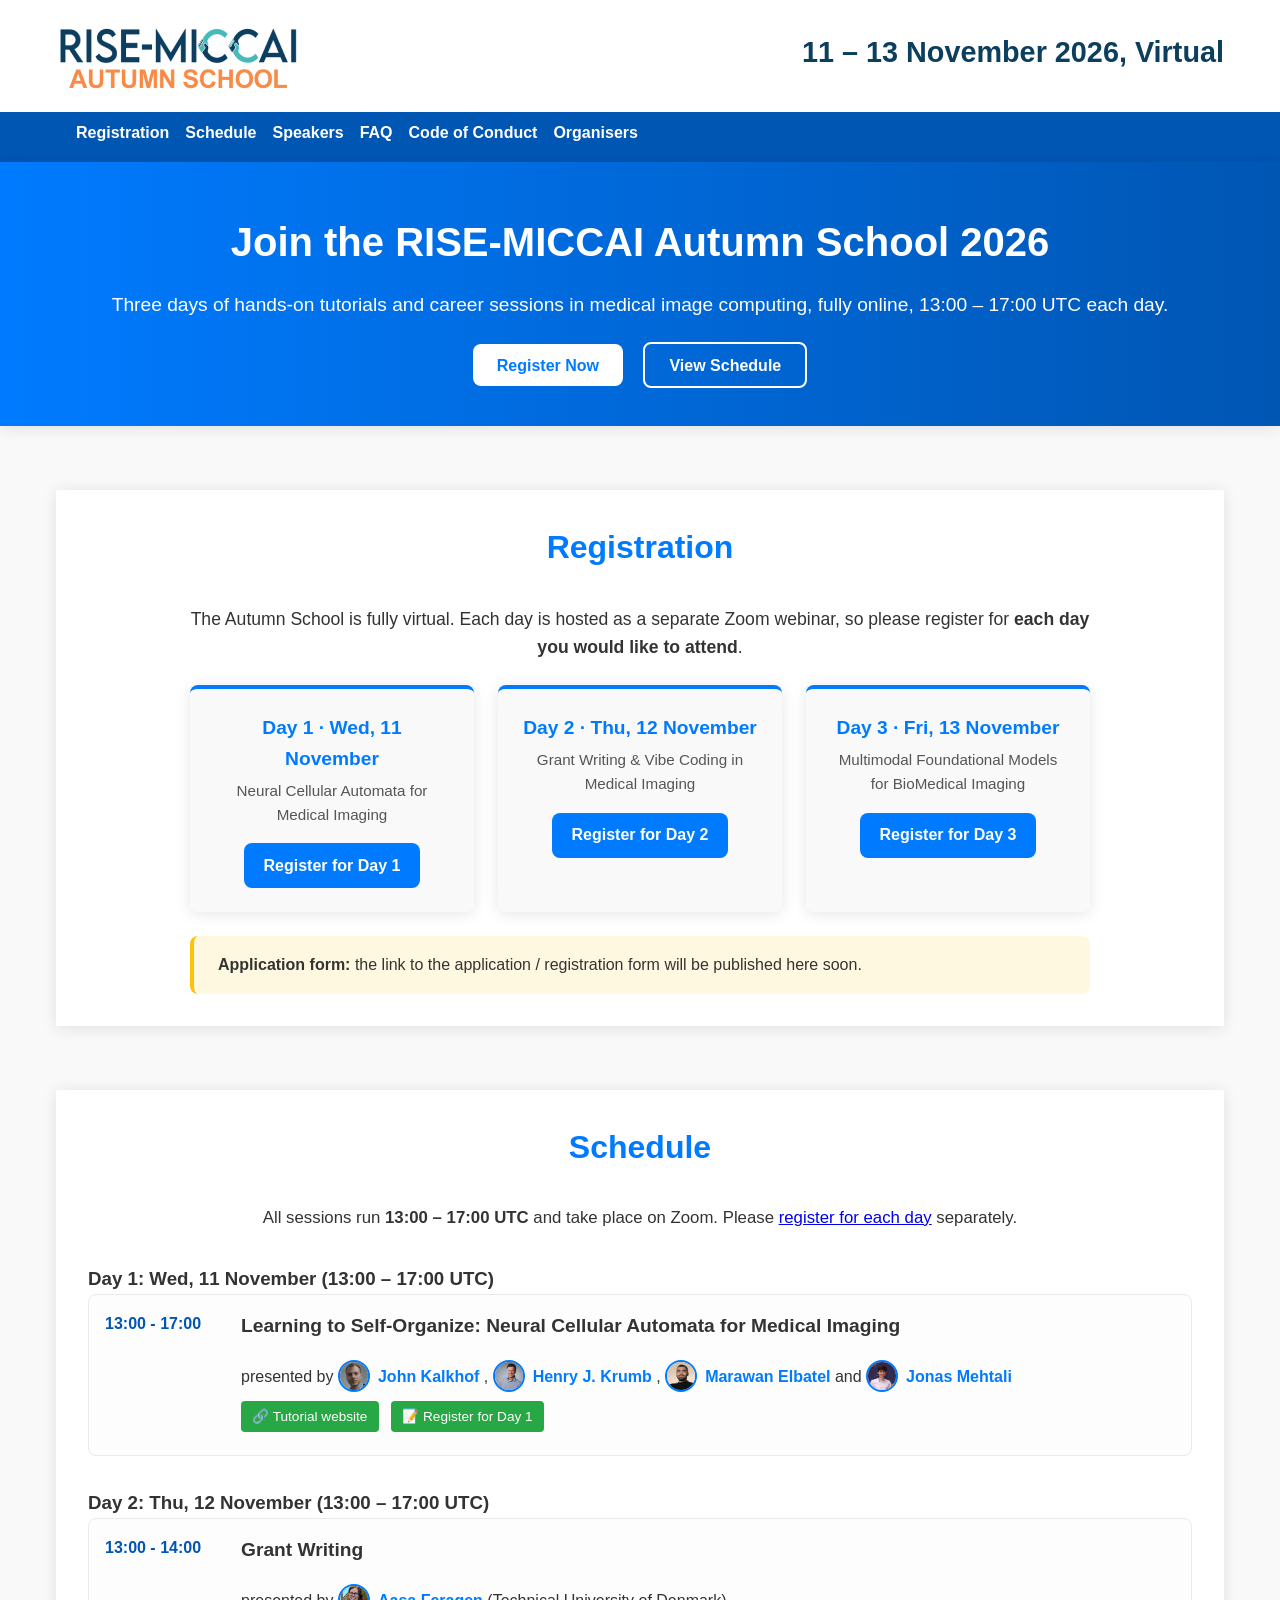
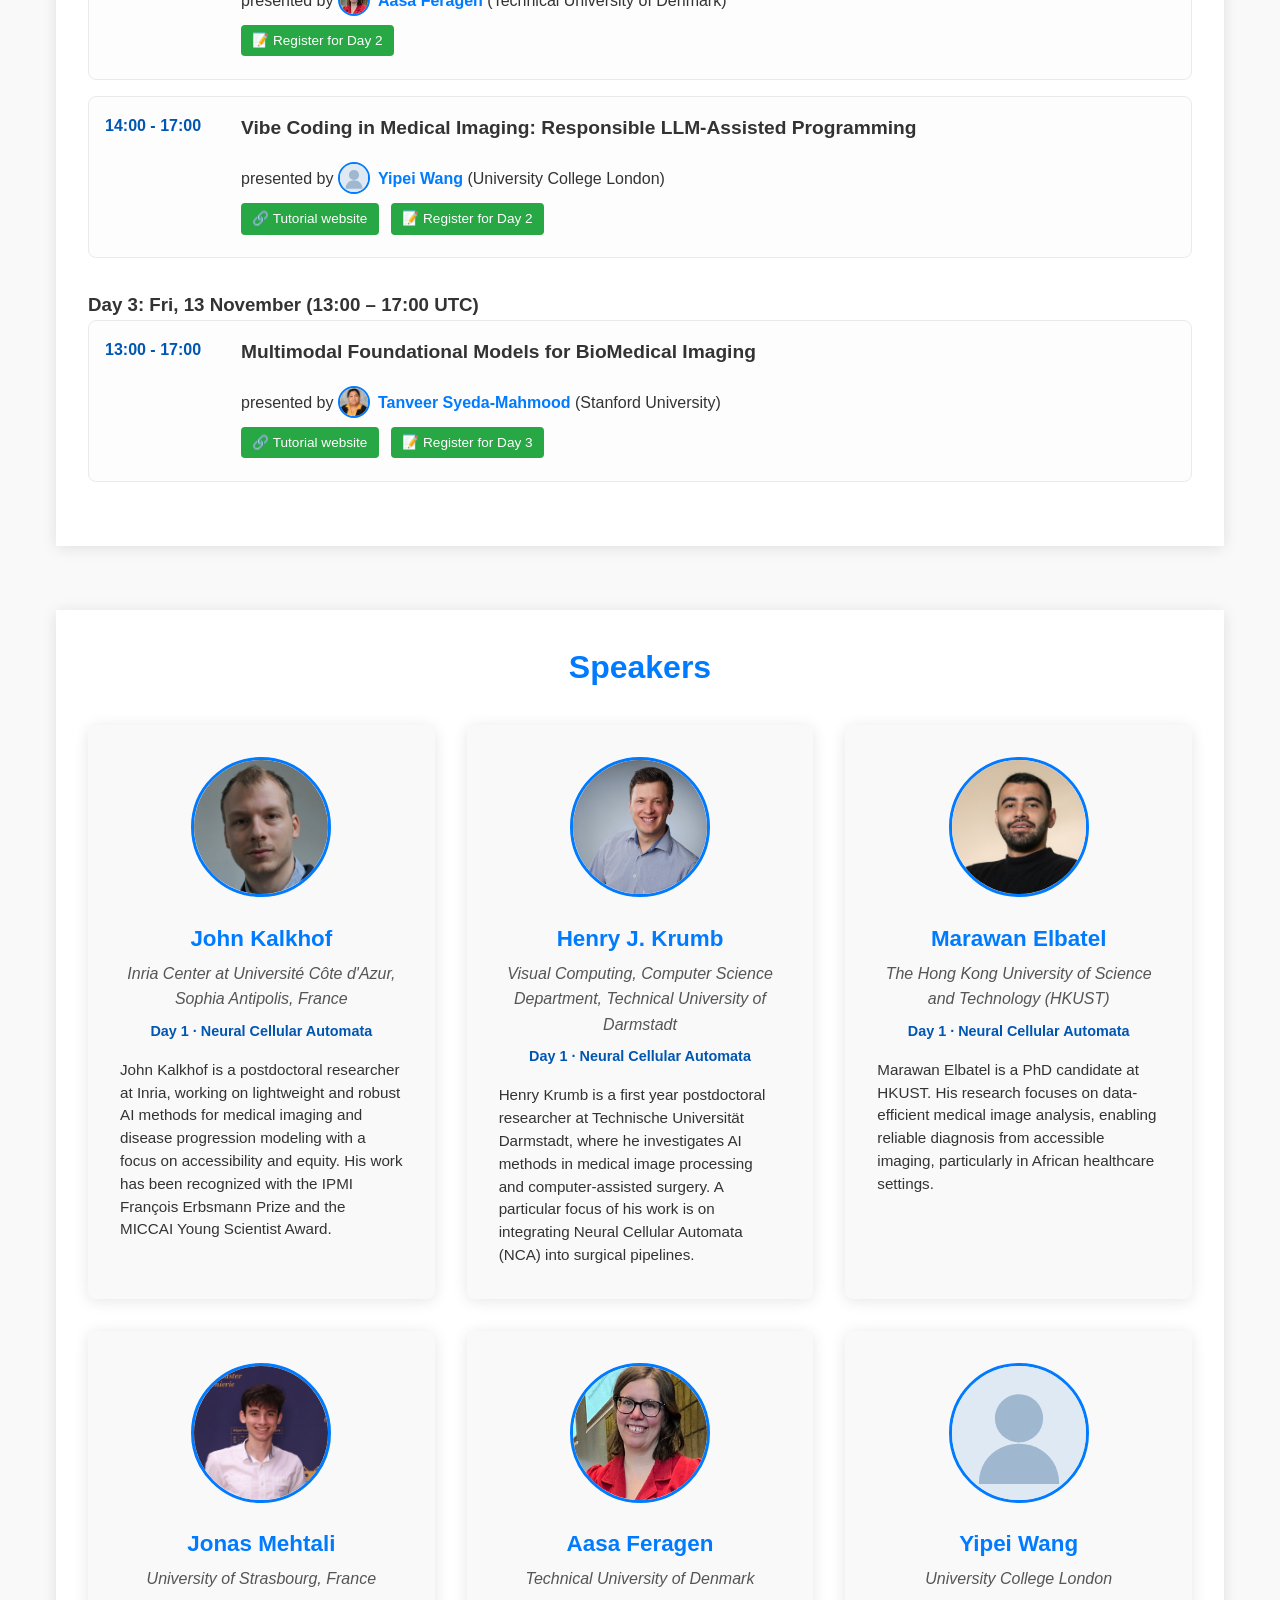
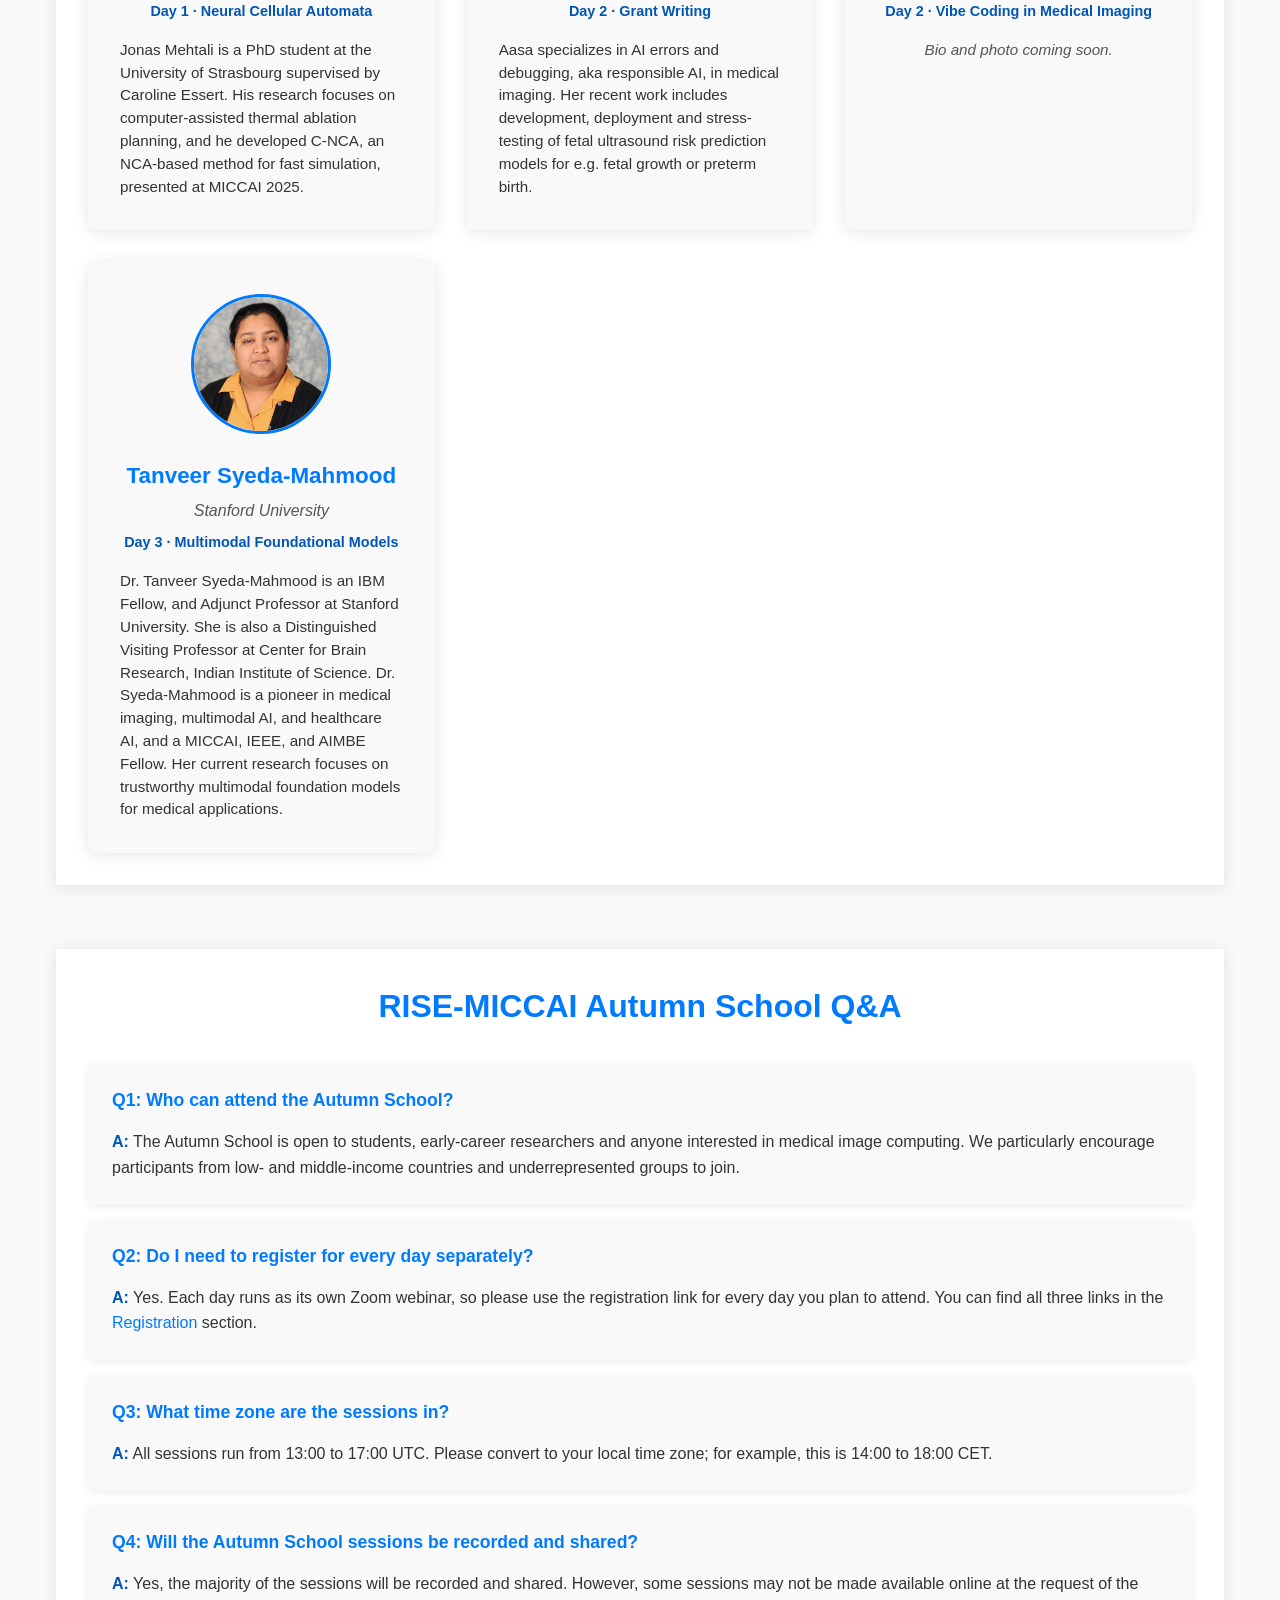
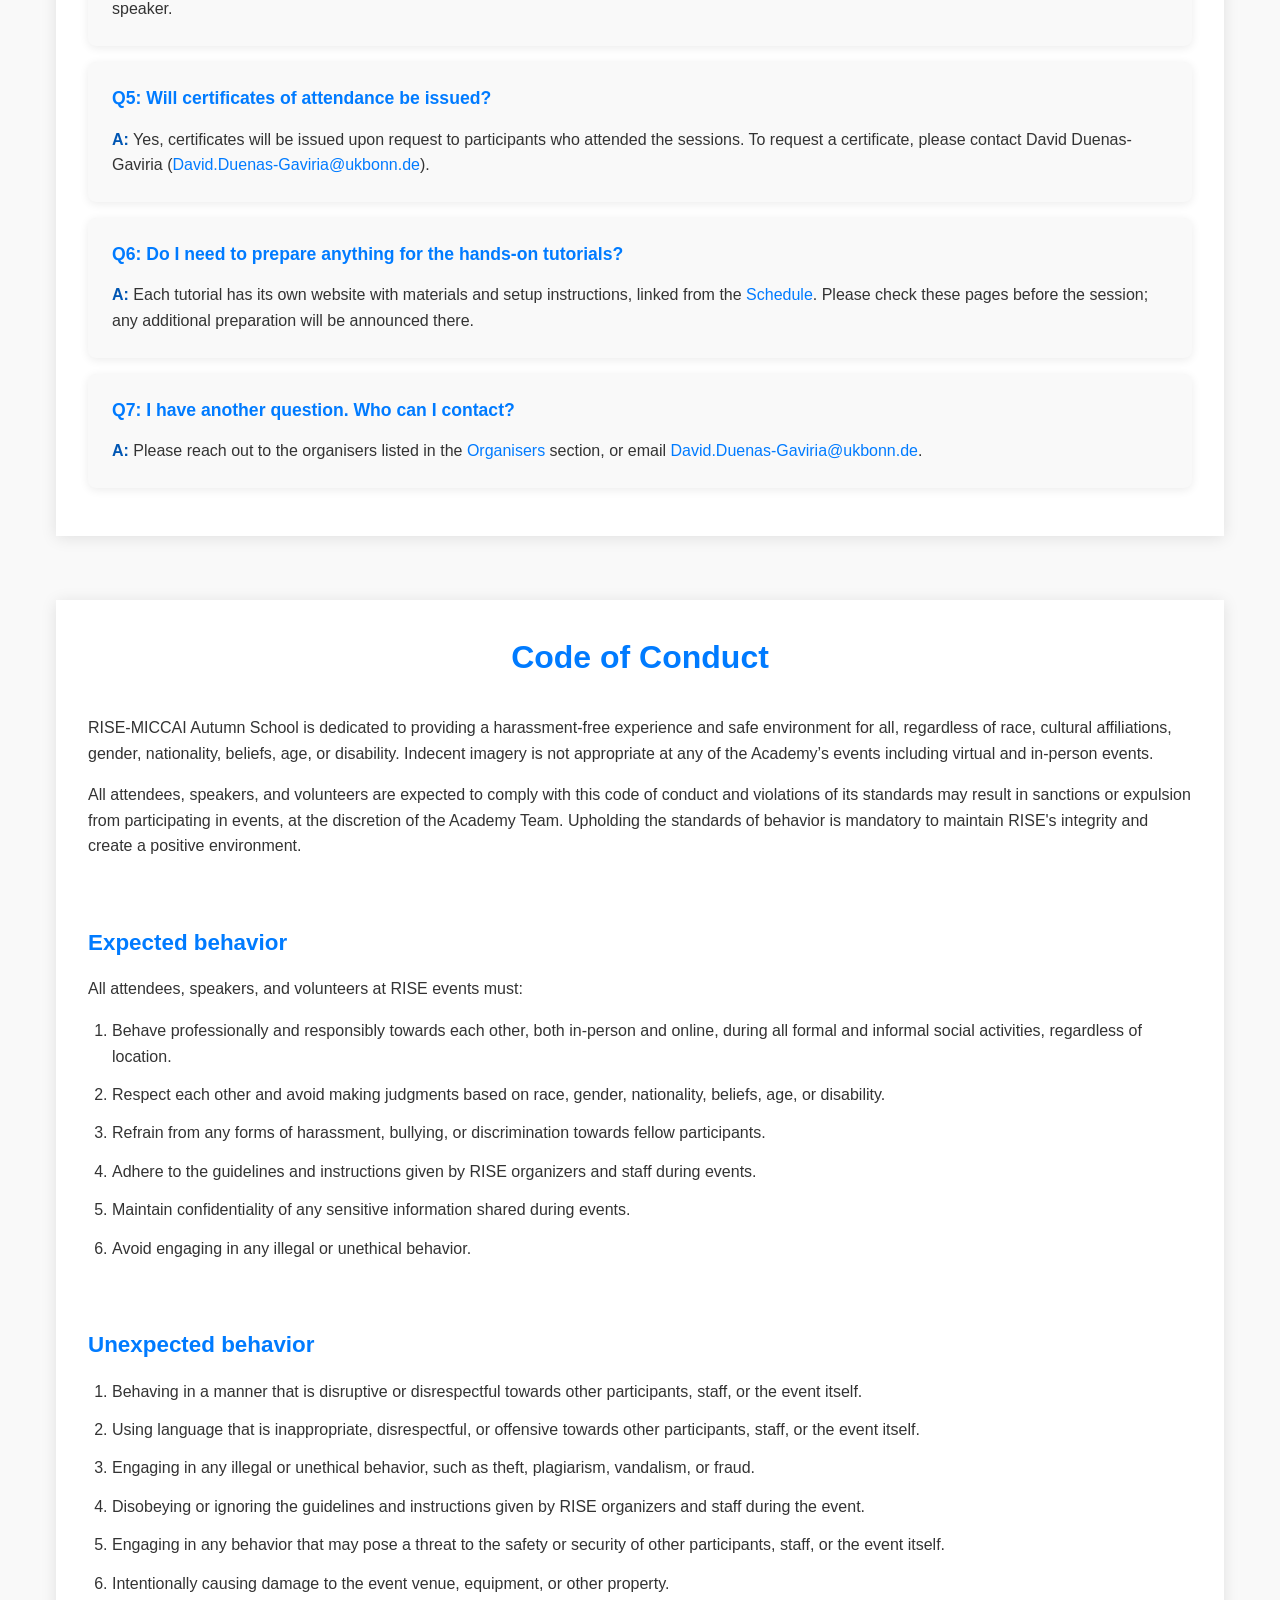
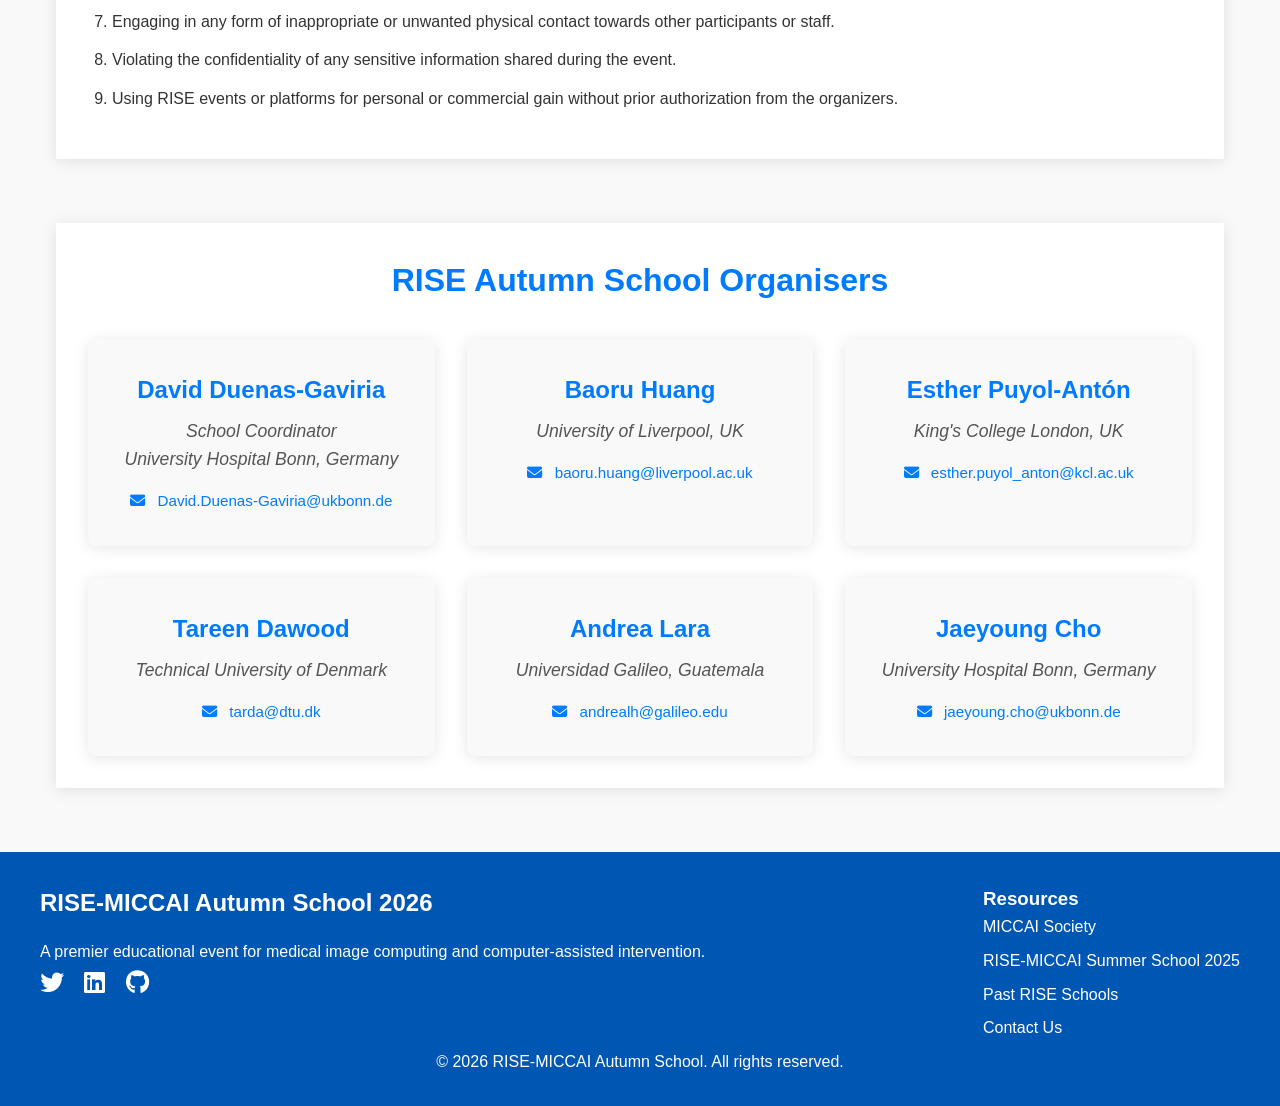
==== index.html @ 732e7cde "Initial RISE-MICCAI Autumn School 2026 website Derived from the Summer School 2025 template: registr" ====
<!DOCTYPE html>
<html lang="en">
  <head>
    <meta charset="UTF-8" />
    <meta name="viewport" content="width=device-width, initial-scale=1.0" />
    <title>RISE-MICCAI Autumn School 2026</title>
    <meta
      name="description"
      content="RISE-MICCAI Autumn School 2026, 11-13 November 2026, virtual (Zoom). Tutorials on Neural Cellular Automata, grant writing, LLM-assisted programming and multimodal foundation models for medical imaging."
    />

    <link
      rel="stylesheet"
      href="https://cdnjs.cloudflare.com/ajax/libs/font-awesome/6.4.0/css/all.min.css"
    />
    <link rel="stylesheet" href="css/main.css" />
  </head>

  <body>
    <header style="background-color: white">
      <div class="container header-content">
        <img
          src="resources/images/logo.png"
          alt="RISE-MICCAI Logo"
          class="logo"
        />
        <div class="header-title">
          <h1 style="text-align: right; color: #0c3e5e">
            11 &ndash; 13 November 2026, Virtual
          </h1>
        </div>
      </div>
    </header>

    <nav>
      <div class="container nav-container">
        <button class="mobile-menu-btn" aria-label="Toggle navigation" aria-expanded="false">
          <i class="fas fa-bars"></i>
        </button>
        <ul class="nav-links">
          <li><a href="#registration">Registration</a></li>
          <li><a href="#program">Schedule</a></li>
          <li><a href="#speakers">Speakers</a></li>
          <li><a href="#faq">FAQ</a></li>
          <li><a href="#code-of-conduct">Code of Conduct</a></li>
          <li><a href="#organisers">Organisers</a></li>
        </ul>
      </div>
    </nav>

    <section class="hero">
      <div class="hero-content">
        <h2>Join the RISE-MICCAI Autumn School 2026</h2>
        <p>
          Three days of hands-on tutorials and career sessions in medical image
          computing, fully online, 13:00 &ndash; 17:00 UTC each day.
        </p>
        <div>
          <a href="#registration" class="btn btn-primary">Register Now</a>
          <a href="#program" class="btn btn-secondary" style="margin-left: 1rem;">View Schedule</a>
        </div>
      </div>
    </section>

    <main class="container">
      <section id="registration">
        <div class="section-header">
          <h2>Registration</h2>
        </div>
        <div class="registration-content">
          <p class="registration-intro">
            The Autumn School is fully virtual. Each day is hosted as a
            separate Zoom webinar, so please register for
            <strong>each day you would like to attend</strong>.
          </p>
          <div class="registration-days">
            <div class="registration-day">
              <h3>Day 1 &middot; Wed, 11 November</h3>
              <p class="registration-topic">
                Neural Cellular Automata for Medical Imaging
              </p>
              <a
                href="https://us02web.zoom.us/webinar/register/WN_VqjAJplfRJyN5uPvb_w_Jw"
                target="_blank"
                rel="noopener"
                class="btn"
                >Register for Day 1</a
              >
            </div>
            <div class="registration-day">
              <h3>Day 2 &middot; Thu, 12 November</h3>
              <p class="registration-topic">
                Grant Writing &amp; Vibe Coding in Medical Imaging
              </p>
              <a
                href="https://us02web.zoom.us/webinar/register/WN_UeFij5LqTZ-xCxy6daY0oA"
                target="_blank"
                rel="noopener"
                class="btn"
                >Register for Day 2</a
              >
            </div>
            <div class="registration-day">
              <h3>Day 3 &middot; Fri, 13 November</h3>
              <p class="registration-topic">
                Multimodal Foundational Models for BioMedical Imaging
              </p>
              <a
                href="https://us02web.zoom.us/webinar/register/WN_PUZ5YMSBSzSJblrqKTRkIg"
                target="_blank"
                rel="noopener"
                class="btn"
                >Register for Day 3</a
              >
            </div>
          </div>
          <!-- TODO: replace with the application/registration form link once available -->
          <div class="registration-note">
            <p>
              <strong>Application form:</strong> the link to the application /
              registration form will be published here soon.
            </p>
          </div>
        </div>
      </section>

      <section id="program"></section>

      <section id="speakers">
        <div class="section-header">
          <h2>Speakers</h2>
        </div>
        <div class="speakers-content">
          <div class="speaker-card">
            <img src="resources/speakers/John.jpg" alt="John Kalkhof" class="speaker-photo" />
            <h3>John Kalkhof</h3>
            <p class="speaker-affiliation">
              Inria Center at Universit&eacute; C&ocirc;te d'Azur, Sophia Antipolis, France
            </p>
            <p class="speaker-session">Day 1 &middot; Neural Cellular Automata</p>
            <p class="speaker-bio">
              John Kalkhof is a postdoctoral researcher at Inria, working on
              lightweight and robust AI methods for medical imaging and disease
              progression modeling with a focus on accessibility and equity. His
              work has been recognized with the IPMI Fran&ccedil;ois Erbsmann Prize
              and the MICCAI Young Scientist Award.
            </p>
          </div>

          <div class="speaker-card">
            <img src="resources/speakers/Henry.jpg" alt="Henry J. Krumb" class="speaker-photo" />
            <h3>Henry J. Krumb</h3>
            <p class="speaker-affiliation">
              Visual Computing, Computer Science Department, Technical University of Darmstadt
            </p>
            <p class="speaker-session">Day 1 &middot; Neural Cellular Automata</p>
            <p class="speaker-bio">
              Henry Krumb is a first year postdoctoral researcher at Technische
              Universit&auml;t Darmstadt, where he investigates AI methods in
              medical image processing and computer-assisted surgery. A
              particular focus of his work is on integrating Neural Cellular
              Automata (NCA) into surgical pipelines.
            </p>
          </div>

          <div class="speaker-card">
            <img src="resources/speakers/Marawan.jpg" alt="Marawan Elbatel" class="speaker-photo" />
            <h3>Marawan Elbatel</h3>
            <p class="speaker-affiliation">
              The Hong Kong University of Science and Technology (HKUST)
            </p>
            <p class="speaker-session">Day 1 &middot; Neural Cellular Automata</p>
            <p class="speaker-bio">
              Marawan Elbatel is a PhD candidate at HKUST. His research focuses
              on data-efficient medical image analysis, enabling reliable
              diagnosis from accessible imaging, particularly in African
              healthcare settings.
            </p>
          </div>

          <div class="speaker-card">
            <img src="resources/speakers/Jonas.jpg" alt="Jonas Mehtali" class="speaker-photo" />
            <h3>Jonas Mehtali</h3>
            <p class="speaker-affiliation">University of Strasbourg, France</p>
            <p class="speaker-session">Day 1 &middot; Neural Cellular Automata</p>
            <p class="speaker-bio">
              Jonas Mehtali is a PhD student at the University of Strasbourg
              supervised by Caroline Essert. His research focuses on
              computer-assisted thermal ablation planning, and he developed
              C-NCA, an NCA-based method for fast simulation, presented at MICCAI
              2025.
            </p>
          </div>

          <div class="speaker-card">
            <img src="resources/speakers/Aasa.jpg" alt="Aasa Feragen" class="speaker-photo" />
            <h3>Aasa Feragen</h3>
            <p class="speaker-affiliation">Technical University of Denmark</p>
            <p class="speaker-session">Day 2 &middot; Grant Writing</p>
            <p class="speaker-bio">
              Aasa specializes in AI errors and debugging, aka responsible AI,
              in medical imaging. Her recent work includes development,
              deployment and stress-testing of fetal ultrasound risk prediction
              models for e.g. fetal growth or preterm birth.
            </p>
          </div>

          <!-- TODO: add Yipei Wang's photo (resources/speakers/Yipei.jpg) and bio -->
          <div class="speaker-card">
            <img src="resources/speakers/placeholder.svg" alt="Yipei Wang" class="speaker-photo" />
            <h3>Yipei Wang</h3>
            <p class="speaker-affiliation">University College London</p>
            <p class="speaker-session">Day 2 &middot; Vibe Coding in Medical Imaging</p>
            <p class="speaker-bio pending">Bio and photo coming soon.</p>
          </div>

          <div class="speaker-card">
            <img src="resources/speakers/Tanveer.jpg" alt="Tanveer Syeda-Mahmood" class="speaker-photo" />
            <h3>Tanveer Syeda-Mahmood</h3>
            <p class="speaker-affiliation">Stanford University</p>
            <p class="speaker-session">Day 3 &middot; Multimodal Foundational Models</p>
            <p class="speaker-bio">
              Dr. Tanveer Syeda-Mahmood is an IBM Fellow, and Adjunct Professor
              at Stanford University. She is also a Distinguished Visiting
              Professor at Center for Brain Research, Indian Institute of
              Science. Dr. Syeda-Mahmood is a pioneer in medical imaging,
              multimodal AI, and healthcare AI, and a MICCAI, IEEE, and AIMBE
              Fellow. Her current research focuses on trustworthy multimodal
              foundation models for medical applications.
            </p>
          </div>
        </div>
      </section>

      <section id="faq">
        <div class="section-header">
          <h2>RISE-MICCAI Autumn School Q&amp;A</h2>
        </div>
        <div class="faq-content">
          <div class="faq-item">
            <h3>Q1: Who can attend the Autumn School?</h3>
            <p>
              <strong>A:</strong> The Autumn School is open to students,
              early-career researchers and anyone interested in medical image
              computing. We particularly encourage participants from low- and
              middle-income countries and underrepresented groups to join.
            </p>
          </div>

          <div class="faq-item">
            <h3>Q2: Do I need to register for every day separately?</h3>
            <p>
              <strong>A:</strong> Yes. Each day runs as its own Zoom webinar, so
              please use the registration link for every day you plan to attend.
              You can find all three links in the
              <a href="#registration">Registration</a> section.
            </p>
          </div>

          <div class="faq-item">
            <h3>Q3: What time zone are the sessions in?</h3>
            <p>
              <strong>A:</strong> All sessions run from 13:00 to 17:00 UTC. Please
              convert to your local time zone; for example, this is 14:00 to 18:00
              CET.
            </p>
          </div>

          <div class="faq-item">
            <h3>Q4: Will the Autumn School sessions be recorded and shared?</h3>
            <p>
              <strong>A:</strong> Yes, the majority of the sessions will be
              recorded and shared. However, some sessions may not be made
              available online at the request of the speaker.
            </p>
          </div>

          <div class="faq-item">
            <h3>Q5: Will certificates of attendance be issued?</h3>
            <p>
              <strong>A:</strong> Yes, certificates will be issued upon request to
              participants who attended the sessions. To request a certificate,
              please contact David Duenas-Gaviria
              (<a href="mailto:David.Duenas-Gaviria@ukbonn.de">David.Duenas-Gaviria@ukbonn.de</a>).
            </p>
          </div>

          <div class="faq-item">
            <h3>Q6: Do I need to prepare anything for the hands-on tutorials?</h3>
            <p>
              <strong>A:</strong> Each tutorial has its own website with
              materials and setup instructions, linked from the
              <a href="#program">Schedule</a>. Please check these pages before the
              session; any additional preparation will be announced there.
            </p>
          </div>

          <div class="faq-item">
            <h3>Q7: I have another question. Who can I contact?</h3>
            <p>
              <strong>A:</strong> Please reach out to the organisers listed in
              the <a href="#organisers">Organisers</a> section, or email
              <a href="mailto:David.Duenas-Gaviria@ukbonn.de">David.Duenas-Gaviria@ukbonn.de</a>.
            </p>
          </div>
        </div>
      </section>

      <section id="code-of-conduct">
        <div class="section-header">
          <h2>Code of Conduct</h2>
        </div>
        <div class="code-of-conduct-content">
          <p>
            RISE-MICCAI Autumn School is dedicated to providing a
            harassment-free experience and safe environment for all, regardless
            of race, cultural affiliations, gender, nationality, beliefs, age,
            or disability. Indecent imagery is not appropriate at any of the
            Academy’s events including virtual and in-person events.
          </p>
          <p>
            All attendees, speakers, and volunteers are expected to comply with
            this code of conduct and violations of its standards may result in
            sanctions or expulsion from participating in events, at the
            discretion of the Academy Team. Upholding the standards of behavior
            is mandatory to maintain RISE's integrity and create a positive
            environment.
          </p>

          <br />

          <h3>Expected behavior</h3>
          <p>All attendees, speakers, and volunteers at RISE events must:</p>
          <ol>
            <li>
              Behave professionally and responsibly towards each other, both
              in-person and online, during all formal and informal social
              activities, regardless of location.
            </li>
            <li>
              Respect each other and avoid making judgments based on race,
              gender, nationality, beliefs, age, or disability.
            </li>
            <li>
              Refrain from any forms of harassment, bullying, or discrimination
              towards fellow participants.
            </li>
            <li>
              Adhere to the guidelines and instructions given by RISE organizers
              and staff during events.
            </li>
            <li>
              Maintain confidentiality of any sensitive information shared
              during events.
            </li>
            <li>Avoid engaging in any illegal or unethical behavior.</li>
          </ol>

          <br />

          <h3>Unexpected behavior</h3>
          <ol>
            <li>
              Behaving in a manner that is disruptive or disrespectful towards
              other participants, staff, or the event itself.
            </li>
            <li>
              Using language that is inappropriate, disrespectful, or offensive
              towards other participants, staff, or the event itself.
            </li>
            <li>
              Engaging in any illegal or unethical behavior, such as theft,
              plagiarism, vandalism, or fraud.
            </li>
            <li>
              Disobeying or ignoring the guidelines and instructions given by
              RISE organizers and staff during the event.
            </li>
            <li>
              Engaging in any behavior that may pose a threat to the safety or
              security of other participants, staff, or the event itself.
            </li>
            <li>
              Intentionally causing damage to the event venue, equipment, or
              other property.
            </li>
            <li>
              Engaging in any form of inappropriate or unwanted physical contact
              towards other participants or staff.
            </li>
            <li>
              Violating the confidentiality of any sensitive information shared
              during the event.
            </li>
            <li>
              Using RISE events or platforms for personal or commercial gain
              without prior authorization from the organizers.
            </li>
          </ol>
        </div>
      </section>

      <section id="organisers">
        <div class="section-header">
          <h2>RISE Autumn School Organisers</h2>
        </div>
        <div class="organisers-content">
          <div class="organiser-card">
            <h3>David Duenas-Gaviria</h3>
            <p class="affiliation">
              School Coordinator<br />University Hospital Bonn, Germany
            </p>
            <p class="email">
              <i class="fas fa-envelope"></i>
              <a href="mailto:David.Duenas-Gaviria@ukbonn.de"
                >David.Duenas-Gaviria@ukbonn.de</a
              >
            </p>
          </div>
          <div class="organiser-card">
            <h3>Baoru Huang</h3>
            <p class="affiliation">University of Liverpool, UK</p>
            <p class="email">
              <i class="fas fa-envelope"></i>
              <a href="mailto:baoru.huang@liverpool.ac.uk"
                >baoru.huang@liverpool.ac.uk</a
              >
            </p>
          </div>
          <div class="organiser-card">
            <h3>Esther Puyol-Ant&oacute;n</h3>
            <p class="affiliation">King's College London, UK</p>
            <p class="email">
              <i class="fas fa-envelope"></i>
              <a href="mailto:esther.puyol_anton@kcl.ac.uk"
                >esther.puyol_anton@kcl.ac.uk</a
              >
            </p>
          </div>
          <div class="organiser-card">
            <h3>Tareen Dawood</h3>
            <p class="affiliation">Technical University of Denmark</p>
            <p class="email">
              <i class="fas fa-envelope"></i>
              <a href="mailto:tarda@dtu.dk">tarda@dtu.dk</a>
            </p>
          </div>
          <div class="organiser-card">
            <h3>Andrea Lara</h3>
            <p class="affiliation">Universidad Galileo, Guatemala</p>
            <p class="email">
              <i class="fas fa-envelope"></i>
              <a href="mailto:andrealh@galileo.edu">andrealh@galileo.edu</a>
            </p>
          </div>
          <div class="organiser-card">
            <h3>Jaeyoung Cho</h3>
            <p class="affiliation">University Hospital Bonn, Germany</p>
            <p class="email">
              <i class="fas fa-envelope"></i>
              <a href="mailto:jaeyoung.cho@ukbonn.de">jaeyoung.cho@ukbonn.de</a>
            </p>
          </div>
        </div>
      </section>
    </main>

    <footer>
      <div class="container">
        <div class="footer-content">
          <div class="footer-info">
            <h3>RISE-MICCAI Autumn School 2026</h3>
            <p>
              A premier educational event for medical image computing and
              computer-assisted intervention.
            </p>
            <div class="social-links">
              <a href="https://x.com/RMiccai" aria-label="Twitter"
                ><i class="fab fa-twitter"></i
              ></a>
              <a
                href="https://www.linkedin.com/company/miccai/posts/?feedView=all"
                aria-label="LinkedIn"
                ><i class="fab fa-linkedin"></i
              ></a>
              <a href="https://github.com/RISE-MICCAI" aria-label="GitHub"
                ><i class="fab fa-github"></i
              ></a>
            </div>
          </div>

          <div class="footer-links">
            <h3>Resources</h3>
            <ul>
              <li><a href="https://miccai.org/">MICCAI Society</a></li>
              <li>
                <a href="https://summer.rise-miccai.org/"
                  >RISE-MICCAI Summer School 2025</a
                >
              </li>
              <li>
                <a href="https://rise-miccai.github.io/RISE_website/event/"
                  >Past RISE Schools</a
                >
              </li>
              <li>
                <a href="mailto:David.Duenas-Gaviria@ukbonn.de">Contact Us</a>
              </li>
            </ul>
          </div>
        </div>
        <div class="footer-bottom">
          <p style="text-align: center">
            &copy; 2026 RISE-MICCAI Autumn School. All rights reserved.
          </p>
        </div>
      </div>
    </footer>

    <!-- Scripts -->
    <script src="js/navigation.js"></script>
    <script src="js/main.js"></script>
    <script src="js/import.js"></script>
    <script src="js/speaker-tooltip.js"></script>
  </body>
</html>
---- css/main.css ----
/* Variables for consistent theming */
:root {
  --light-blue: #87CEEB;
  --primary-color: #007bff;
  --secondary-color: #0056b3;
  --background-color: #f9f9f9;
  --text-color: #333;
  --light-gray: #eaeaea;
  --dark-gray: #555;
  --border-radius: 8px;
  --box-shadow: 0 2px 15px rgba(0, 0, 0, 0.1);
}

/* General Reset */
* {
  margin: 0;
  padding: 0;
  box-sizing: border-box;
}

body {
  font-family: "Arial", sans-serif;
  line-height: 1.6;
  color: var(--text-color);
  background-color: var(--background-color);
  margin: 0;
}

/* Header */
header {
  background-color: var(--primary-color);
  color: white;
  padding: 1rem 0;
}

header .header-content {
  display: flex;
  align-items: center;
  justify-content: space-between;
  max-width: 1200px;
  margin: 0 auto;
  padding: 0 1rem;
}

header .logo {
  height: 80px;
}

header .header-title h1 {
  font-size: 1.8rem;
  margin-bottom: 0.5rem;
}

header .header-title p {
  font-size: 1rem;
  color: #ddd;
}

/* Navigation */
nav {
  background-color: var(--secondary-color);
  color: white;
}

nav .nav-container {
  display: flex;
  align-items: center;
  justify-content: space-between;
  max-width: 1200px;
  margin: 0 auto;
  padding: 0.5rem 1rem;
  position: relative;
}

nav .nav-links {
  display: flex;
  list-style: none;
  gap: 1rem;
}

nav .nav-links a {
  color: white;
  text-decoration: none;
  font-weight: 600;
  transition: color 0.3s;
}

nav .nav-links a:hover {
  color: var(--light-blue);
}

nav .mobile-menu-btn {
  display: none;
  background: none;
  border: none;
  color: white;
  font-size: 1.5rem;
  cursor: pointer;
}

/* Hero Section */
.hero {
  background: linear-gradient(
    to right,
    var(--primary-color),
    var(--secondary-color)
  );
  color: white;
  text-align: center;
  padding: 3rem 1rem;
}

.hero h2 {
  font-size: 2.5rem;
  margin-bottom: 1rem;
}

.hero p {
  font-size: 1.2rem;
  margin-bottom: 2rem;
}

.hero .btn {
  padding: 0.8rem 1.5rem;
  font-size: 1rem;
  border-radius: var(--border-radius);
  text-decoration: none;
  font-weight: bold;
  transition: all 0.3s;
}

.hero .btn-primary {
  background-color: white;
  color: var(--primary-color);
}

.hero .btn-primary:hover {
  background-color: var(--light-gray);
  transform: translateY(-3px);
}

.hero .btn-secondary {
  background-color: transparent;
  color: white;
  border: 2px solid white;
}

.hero .btn-secondary:hover {
  background-color: white;
  color: var(--secondary-color);
  transform: translateY(-3px);
}

/* Main Content */
main {
  max-width: 1200px;
  margin: 2rem auto;
  padding: 0 1rem;
}

main.container {
  max-width: 1200px;
  margin: 2rem auto;
  padding: 0 1rem;
}

ul,
ol {
  padding-left: 20px;
  margin-top: 0;
}

li {
  margin-bottom: 0.5em;
}

section {
  margin-bottom: 4rem;
  background-color: white;
  /* border-radius: var(--border-radius); */
  box-shadow: var(--box-shadow);
  padding: 2rem;
  overflow: visible;
}

.section-header {
  text-align: center;
  margin-bottom: 2rem;
}

.section-header h2 {
  font-size: 2rem;
  color: var(--primary-color);
}

/* Programme Section */
.programme-content .day-schedule {
  margin-bottom: 2rem;
}

.programme-content .schedule-item {
  display: flex;
  align-items: flex-start;
  position: relative;
  overflow: visible;
  margin-bottom: 1rem;
  padding: 1rem;
  border: 1px solid var(--light-gray);
  border-radius: var(--border-radius);
  background-color: #fdfdfd;
}

.programme-content .break {
  display: flex;
  align-items: flex-start;
  margin-bottom: 1rem;
  padding: 1rem;
  border: 1px solid var(--light-gray);
  border-radius: var(--border-radius);
  background-color: rgba(247, 140, 69, 0.694);
}

.programme-content .local-activity {
  display: flex;
  align-items: flex-start;
  margin-bottom: 1rem;
  padding: 1rem;
  border: 1px solid var(--light-gray);
  border-radius: var(--border-radius);
  background-color: rgba(144, 238, 144, 0.5);
}

.programme-content .schedule-time {
  font-weight: bold;
  color: var(--secondary-color);
  margin-right: 1rem;
  flex-shrink: 0;
  width: 120px;
}

.programme-content .schedule-details {
  position: relative;
  overflow: visible;
}

.programme-content .schedule-details h4 {
  font-size: 1.2rem;
  margin-bottom: 0.5rem;
}

/* Hub Map */
#hub-map {
  height: 400px;
  margin: 2rem 0;
  border-radius: var(--border-radius);
  box-shadow: var(--box-shadow);
}

#hub-map-container {
  width: 100%;
  margin: 2rem 0;
  padding: 0;
}

#hub-map {
  width: 100%;
  max-width: 1600px;
  height: 500px;
  margin: 0 auto;
  border-radius: 8px;
  box-shadow: 0 2px 15px rgba(0, 0, 0, 0.1);
}

/* Local Hub Tables */
.hub-locations {
  margin: 0;
  padding-bottom: -2rem !important;
}

.continent-section {
  margin-bottom: 1rem;
}

.continent-section h3 {
  font-size: 1.5rem;
  color: var(--primary-color);
  margin-bottom: 1rem;
}

.hub-table {
  width: 100%;
  border-collapse: collapse;
  margin-bottom: 1.5rem;
  background-color: white;
  box-shadow: var(--box-shadow);
  border-radius: var(--border-radius);
  overflow: hidden;
}

.hub-table thead {
  background-color: var(--primary-color);
  color: white;
}

.hub-table th {
  padding: 1rem;
  text-align: left;
  font-weight: bold;
}

.hub-table td {
  padding: 1rem;
  border-bottom: 1px solid var(--light-gray);
}

/* Specific column widths for better layout */
.hub-table th:nth-child(1),
.hub-table td:nth-child(1) {
  width: 12%;
}

.hub-table th:nth-child(2),
.hub-table td:nth-child(2) {
  width: 15%;
}

.hub-table th:nth-child(3),
.hub-table td:nth-child(3) {
  width: 20%;
}

.hub-table th:nth-child(4),
.hub-table td:nth-child(4) {
  width: 25%;
}

.hub-table th:nth-child(5),
.hub-table td:nth-child(5) {
  width: 28%;
}

.hub-table tr:last-child td {
  border-bottom: none;
}

.hub-table tr:hover {
  background-color: #f5f5f5;
}

/* MENA Hub Row Coloring */
.hub-table tr.mena-hub {
  background-color: #fff5f5;
  border-left: 4px solid #dc3545;
}

.hub-table tr.mena-hub:hover {
  background-color: #ffe6e6;
}

/* Hub Table Legend */
.hub-legend {
  background: white;
  border: 2px solid #ccc;
  border-radius: 8px;
  padding: 15px;
  margin-bottom: 20px;
  box-shadow: 0 2px 10px rgba(0,0,0,0.1);
}

.hub-legend h4 {
  margin: 0 0 10px 0;
  font-size: 16px;
  color: #333;
}

.legend-items {
  display: flex;
  gap: 20px;
  flex-wrap: wrap;
}

.legend-item {
  display: flex;
  align-items: center;
  gap: 8px;
}

.legend-color {
  width: 20px;
  height: 20px;
  border-radius: 3px;
}

.legend-color.mena {
  background-color: #dc3545;
}

.legend-color.other {
  background-color: #007bff;
}

.legend-text {
  font-size: 14px;
  color: #666;
}

/* Testimonials */
.testimonials-slider {
  display: flex;
  gap: 1rem;
  overflow-x: auto;
  padding: 1rem;
}

.testimonial {
  flex: 0 0 300px;
  background-color: white;
  border-radius: var(--border-radius);
  box-shadow: var(--box-shadow);
  padding: 1rem;
  text-align: center;
}

.testimonial img {
  width: 80px;
  height: 80px;
  border-radius: 50%;
  margin-bottom: 1rem;
}

/* Organisers Section */
.organisers-content {
  display: grid;
  grid-template-columns: repeat(auto-fit, minmax(300px, 1fr));
  gap: 2rem;
  margin-top: 2rem;
}

.organiser-card {
  background-color: #f9f9f9;
  padding: 2rem;
  border-radius: var(--border-radius);
  text-align: center;
  box-shadow: var(--box-shadow);
  transition: transform 0.3s, box-shadow 0.3s;
}

.organiser-card:hover {
  transform: translateY(-5px);
  box-shadow: 0 4px 20px rgba(0, 0, 0, 0.15);
}

.organiser-card h3 {
  color: var(--primary-color);
  font-size: 1.5rem;
  margin-bottom: 0.5rem;
}

.organiser-card .affiliation {
  color: var(--dark-gray);
  font-size: 1.1rem;
  margin-bottom: 1rem;
  font-style: italic;
}

.organiser-card .email {
  font-size: 0.95rem;
  color: var(--text-color);
}

.organiser-card .email i {
  color: var(--primary-color);
  margin-right: 0.5rem;
}

.organiser-card .email a {
  color: var(--primary-color);
  text-decoration: none;
  transition: color 0.3s;
}

.organiser-card .email a:hover {
  color: var(--secondary-color);
  text-decoration: underline;
}

/* Local Hub Organisers Section */
.local-hub-organisers-content {
  display: grid;
  grid-template-columns: repeat(auto-fit, minmax(300px, 1fr));
  gap: 1.5rem;
  margin-top: 2rem;
}

.hub-organiser-card {
  background-color: #f9f9f9;
  padding: 1.5rem;
  border-radius: var(--border-radius);
  text-align: center;
  box-shadow: 0 2px 10px rgba(0, 0, 0, 0.08);
  transition: transform 0.3s, box-shadow 0.3s;
}

.hub-organiser-card:hover {
  transform: translateY(-3px);
  box-shadow: 0 4px 15px rgba(0, 0, 0, 0.12);
}

.hub-organiser-card h4 {
  color: var(--primary-color);
  font-size: 1.2rem;
  margin-bottom: 0.5rem;
}

.hub-organiser-card .hub-affiliation {
  color: var(--dark-gray);
  font-size: 0.95rem;
  font-style: italic;
}

/* Footer */
footer {
  background-color: var(--secondary-color);
  color: white;
  padding: 2rem 1rem;
}

footer .footer-content {
  display: flex;
  justify-content: space-between;
  flex-wrap: wrap;
  max-width: 1200px;
  margin: 0 auto;
}

footer .footer-info h3 {
  font-size: 1.5rem;
  margin-bottom: 1rem;
}

footer .footer-links ul {
  list-style: none;
  padding: 0;
}

footer .footer-links ul li {
  margin-bottom: 0.5rem;
}

footer .footer-links ul li a {
  color: white;
  text-decoration: none;
  transition: color 0.3s;
}

footer .footer-links ul li a:hover {
  color: var(--primary-color);
}

footer .social-links a {
  color: white;
  font-size: 1.5rem;
  margin-right: 1rem;
  transition: color 0.3s;
}

footer .social-links a:hover {
  color: var(--primary-color);
}

/* FAQ Section */
.faq-content {
  margin-top: 2rem;
}

.faq-item {
  background-color: #f9f9f9;
  padding: 1.5rem;
  margin-bottom: 1rem;
  border-radius: var(--border-radius);
  box-shadow: 0 2px 10px rgba(0, 0, 0, 0.08);
  transition: transform 0.3s, box-shadow 0.3s;
}

.faq-item:hover {
  transform: translateY(-2px);
  box-shadow: 0 4px 15px rgba(0, 0, 0, 0.12);
}

.faq-item h3 {
  color: var(--primary-color);
  font-size: 1.1rem;
  margin-bottom: 1rem;
  line-height: 1.4;
}

.faq-item p {
  color: var(--text-color);
  line-height: 1.6;
  margin-bottom: 0;
}

.faq-item p strong {
  color: var(--secondary-color);
  font-weight: bold;
}

.faq-item a {
  color: var(--primary-color);
  text-decoration: none;
  transition: color 0.3s;
}

.faq-item a:hover {
  color: var(--secondary-color);
  text-decoration: underline;
}

/* CTA Box */
.cta-box {
  background: linear-gradient(135deg, var(--primary-color), var(--secondary-color));
  color: white;
  padding: 2rem;
  border-radius: var(--border-radius);
  margin: 2rem 0;
  text-align: center;
  box-shadow: var(--box-shadow);
}

.cta-box h3 {
  font-size: 1.8rem;
  margin-bottom: 1rem;
  color: white;
}

.cta-box p {
  font-size: 1.1rem;
  margin-bottom: 1rem;
  line-height: 1.6;
}

.cta-box .btn {
  display: inline-block;
  padding: 0.8rem 1.5rem;
  margin: 0.5rem;
  background-color: white;
  color: var(--primary-color);
  text-decoration: none;
  border-radius: var(--border-radius);
  font-weight: bold;
  transition: all 0.3s;
}

.cta-box .btn:hover {
  background-color: var(--light-gray);
  transform: translateY(-3px);
}

/* Mentorship Content */
.mentorship-content {
  display: flex;
  gap: 2rem;
  margin-top: 2rem;
}

.mentorship-details,
.mentorship-apply {
  flex: 1;
  background-color: #f9f9f9;
  padding: 1.5rem;
  border-radius: var(--border-radius);
  box-shadow: 0 2px 10px rgba(0, 0, 0, 0.08);
}

.mentorship-details h3,
.mentorship-apply h3 {
  color: var(--primary-color);
  margin-bottom: 1rem;
}

.mentorship-details p,
.mentorship-apply p {
  line-height: 1.6;
  margin-bottom: 1rem;
}

.mentorship-details ul,
.mentorship-apply ul {
  margin-bottom: 1rem;
}

.mentorship-details a,
.mentorship-apply a {
  color: var(--primary-color);
  text-decoration: none;
  transition: color 0.3s;
}

.mentorship-details a:hover,
.mentorship-apply a:hover {
  color: var(--secondary-color);
  text-decoration: underline;
}

/* Code of Conduct Content */
.code-of-conduct-content {
  margin-top: 2rem;
}

.code-of-conduct-content h3 {
  color: var(--primary-color);
  font-size: 1.4rem;
  margin: 1.5rem 0 1rem 0;
}

.code-of-conduct-content p {
  line-height: 1.6;
  margin-bottom: 1rem;
}

.code-of-conduct-content ol,
.code-of-conduct-content ul {
  margin-bottom: 1rem;
  padding-left: 1.5rem;
}

.code-of-conduct-content li {
  margin-bottom: 0.8rem;
  line-height: 1.6;
}

/* Speaker Profile Styling */
.speaker-profile {
  position: relative;
  display: inline-flex;
  align-items: baseline;
  gap: 0.5rem;
  cursor: pointer;
  pointer-events: auto;
  z-index: 1;
  vertical-align: baseline;
}

.speaker-image {
  width: 32px;
  height: 32px;
  border-radius: 50%;
  object-fit: cover;
  border: 2px solid var(--primary-color);
  transition: transform 0.3s, box-shadow 0.3s;
  position: relative;
  top: 10px;
}

.speaker-image:hover {
  transform: scale(1.1);
  box-shadow: 0 4px 15px rgba(0, 123, 255, 0.3);
}

.speaker-name {
  color: var(--primary-color);
  font-weight: 600;
  text-decoration: none;
  transition: color 0.3s;
}

.speaker-name:hover {
  color: var(--secondary-color);
}

.speaker-tooltip {
  position: absolute;
  bottom: calc(100% + 10px);
  left: 50%;
  transform: translateX(-50%) translateY(-10px);
  background-color: var(--secondary-color);
  color: white;
  padding: 1rem;
  border-radius: var(--border-radius);
  box-shadow: 0 4px 20px rgba(0, 0, 0, 0.15);
  font-size: 0.9rem;
  line-height: 1.4;
  width: 300px;
  max-width: 90vw;
  z-index: 9999;
  opacity: 0;
  visibility: hidden;
  transition: all 0.3s ease;
  text-align: left;
  pointer-events: none;
}

.speaker-tooltip::after {
  content: '';
  position: absolute;
  top: 100%;
  left: 50%;
  transform: translateX(-50%);
  border: 6px solid transparent;
  border-top-color: var(--secondary-color);
}

.speaker-profile:hover .speaker-tooltip {
  opacity: 1;
  visibility: visible;
}

.speaker-tooltip strong {
  color: white;
  display: block;
  margin-bottom: 0.5rem;
  font-size: 1rem;
}

/* Session Tooltip Styling */
.session-title-with-tooltip {
  position: relative;
  display: inline-block;
  cursor: pointer;
}

.session-tooltip {
  position: absolute;
  bottom: calc(100% + 10px);
  left: 50%;
  transform: translateX(-50%) translateY(-10px);
  background-color: var(--secondary-color);
  color: white;
  padding: 1rem;
  border-radius: var(--border-radius);
  box-shadow: 0 4px 20px rgba(0, 0, 0, 0.15);
  font-size: 0.9rem;
  line-height: 1.4;
  width: 400px;
  max-width: 90vw;
  z-index: 9999;
  opacity: 0;
  visibility: hidden;
  transition: all 0.3s ease;
  text-align: left;
  pointer-events: none;
}

.session-tooltip::after {
  content: '';
  position: absolute;
  top: 100%;
  left: 50%;
  transform: translateX(-50%);
  border: 6px solid transparent;
  border-top-color: var(--secondary-color);
}

.session-title-with-tooltip:hover .session-tooltip {
  opacity: 1;
  visibility: visible;
  transform: translateX(-50%) translateY(0);
}



/* Responsive adjustments for speaker tooltips */
@media (max-width: 768px) {
  .speaker-tooltip {
    width: 250px;
    font-size: 0.8rem;
    padding: 0.8rem;
    opacity: 0;
    visibility: hidden;
  }

  .speaker-image {
    width: 28px;
    height: 28px;
  }

  .session-tooltip {
    width: 300px;
    font-size: 0.8rem;
    padding: 0.8rem;
  }
}

/* Map Legend */
.map-legend {
  position: absolute;
  top: 10px;
  right: 10px;
  background: white;
  border: 2px solid #ccc;
  border-radius: 8px;
  padding: 10px;
  font-size: 12px;
  z-index: 1000;
  box-shadow: 0 2px 10px rgba(0,0,0,0.1);
}

.map-legend h4 {
  margin: 0 0 8px 0;
  font-size: 14px;
  color: #333;
}

.legend-item {
  display: flex;
  align-items: center;
  margin-bottom: 5px;
  gap: 8px;
}

.legend-color {
  width: 20px;
  height: 20px;
  border-radius: 3px;
  flex-shrink: 0;
  flex-grow: 0;
}

.legend-color.mena {
  background-color: #dc3545;
  width: 20px;
  height: 20px;
}

.legend-color.other {
  background-color: #007bff;
  width: 20px;
  height: 20px;
}

.legend-text {
  font-size: 11px;
  color: #666;
}

/* Hub tooltip improvements */
.hub-tooltip {
  background: rgba(255, 255, 255, 0.95);
  border: 1px solid #ccc;
  border-radius: 5px;
  padding: 8px;
  font-size: 12px;
  max-width: 250px;
  box-shadow: 0 2px 8px rgba(0,0,0,0.2);
}

.hub-tooltip a {
  color: #007bff;
  text-decoration: none;
  font-weight: bold;
}

.hub-tooltip a:hover {
  text-decoration: underline;
}

/* Map tooltip styling */
.hub-tooltip {
  font-size: 14px;
  line-height: 1.4;
  padding: 8px 12px;
  white-space: nowrap;
  width: auto;
  max-width: 250px;
  text-align: center;
}

.hub-tooltip strong {
  display: block;
  margin-bottom: 0.5rem;
}

/* Responsive Design */
/* Tablet design */
@media (max-width: 1024px) {
  .container {
    padding: 0 1.5rem;
  }

  .programme-content .schedule-time {
    width: 140px;
  }

  .hub-table {
    font-size: 0.95rem;
  }
}

/* Mobile design */
@media (max-width: 768px) {
  nav .nav-links {
    display: none;
    flex-direction: column;
    gap: 0.5rem;
    position: absolute;
    top: 100%;
    left: 0;
    right: 0;
    background-color: var(--primary-color);
    padding: 1rem;
    box-shadow: 0 2px 10px rgba(0, 0, 0, 0.1);
    border-radius: 0 0 8px 8px;
  }

  nav .nav-links.active {
    display: flex;
  }

  nav .mobile-menu-btn {
    display: block;
  }

  .hero h2 {
    font-size: 2rem;
  }

  .hero p {
    font-size: 1rem;
  }

  footer .footer-content {
    flex-direction: column;
    text-align: center;
  }

  /* Responsive Schedule */
  .programme-content .schedule-item,
  .programme-content .break,
  .programme-content .local-activity {
    flex-direction: column;
    padding: 0.75rem;
  }

  .programme-content .schedule-time {
    width: 100%;
    margin-bottom: 0.5rem;
    font-size: 0.9rem;
    color: var(--primary-color);
    border-bottom: 1px solid var(--light-gray);
    padding-bottom: 0.5rem;
  }

  .programme-content .schedule-details h4 {
    font-size: 1.1rem;
  }

  .programme-content .schedule-details p {
    font-size: 0.9rem;
  }

  /* Responsive Tables */
  .hub-table {
    font-size: 0.9rem;
    display: block;
    overflow-x: auto;
    white-space: nowrap;
  }

  .hub-table th,
  .hub-table td {
    padding: 0.5rem;
    font-size: 0.85rem;
  }

  /* Reset column widths for mobile - let content determine width */
  .hub-table th:nth-child(1),
  .hub-table td:nth-child(1),
  .hub-table th:nth-child(2),
  .hub-table td:nth-child(2),
  .hub-table th:nth-child(3),
  .hub-table td:nth-child(3),
  .hub-table th:nth-child(4),
  .hub-table td:nth-child(4),
  .hub-table th:nth-child(5),
  .hub-table td:nth-child(5) {
    width: auto;
    min-width: 120px;
  }

  /* Make email column wider for better readability */
  .hub-table th:nth-child(5),
  .hub-table td:nth-child(5) {
    min-width: 200px;
  }

  .continent-section h3 {
    font-size: 1.3rem;
  }

  /* Header responsive */
  header .header-content {
    flex-direction: column;
    text-align: center;
  }

  header .logo {
    height: 60px;
    margin-bottom: 1rem;
  }

  header .header-title h1 {
    font-size: 1.5rem;
  }

  /* Section headers responsive */
  .section-header h2 {
    font-size: 1.8rem;
  }

  /* CTA box responsive */
  .cta-box {
    padding: 1.5rem;
  }

  .cta-box h3 {
    font-size: 1.3rem;
  }

  /* Mentorship content responsive */
  .mentorship-content {
    flex-direction: column;
  }

  .mentorship-details,
  .mentorship-apply {
    width: 100%;
  }

  /* Map responsive */
  #hub-map {
    height: 300px;
  }

  /* Organisers responsive */
  .organisers-content {
    grid-template-columns: 1fr;
    gap: 1.5rem;
  }

  .organiser-card {
    padding: 1.5rem;
  }

  .organiser-card h3 {
    font-size: 1.3rem;
  }

  .organiser-card .affiliation {
    font-size: 1rem;
  }

  .organiser-card .email {
    font-size: 0.9rem;
  }

  /* Local Hub Organisers responsive */
  .local-hub-organisers-content {
    grid-template-columns: 1fr;
    gap: 1rem;
  }

  .hub-organiser-card {
    padding: 1rem;
  }

  .hub-organiser-card h4 {
    font-size: 1.1rem;
  }

  .hub-organiser-card .hub-affiliation {
    font-size: 0.9rem;
  }
}

/* Registration Section */
.registration-content {
  max-width: 900px;
  margin: 0 auto;
}

.registration-intro {
  text-align: center;
  font-size: 1.1rem;
  margin-bottom: 1.5rem;
}

.registration-days {
  display: grid;
  grid-template-columns: repeat(auto-fit, minmax(240px, 1fr));
  gap: 1.5rem;
}

.registration-day {
  background-color: #f9f9f9;
  padding: 1.5rem;
  border-radius: var(--border-radius);
  text-align: center;
  box-shadow: var(--box-shadow);
  border-top: 4px solid var(--primary-color);
}

.registration-day h3 {
  color: var(--primary-color);
  font-size: 1.2rem;
  margin-bottom: 0.25rem;
}

.registration-day .registration-topic {
  color: var(--dark-gray);
  font-size: 0.95rem;
  min-height: 3rem;
  margin-bottom: 1rem;
}

.registration-day .btn {
  display: inline-block;
  padding: 0.6rem 1.2rem;
  background-color: var(--primary-color);
  color: white;
  border-radius: var(--border-radius);
  text-decoration: none;
  font-weight: 600;
  transition: background-color 0.3s;
}

.registration-day .btn:hover {
  background-color: var(--secondary-color);
}

.registration-note {
  margin-top: 1.5rem;
  padding: 1rem 1.5rem;
  background-color: #fff8e1;
  border-left: 4px solid #ffc107;
  border-radius: var(--border-radius);
}

/* Speakers Section */
.speakers-content {
  display: grid;
  grid-template-columns: repeat(auto-fit, minmax(300px, 1fr));
  gap: 2rem;
  margin-top: 2rem;
}

.speaker-card {
  background-color: #f9f9f9;
  padding: 2rem;
  border-radius: var(--border-radius);
  text-align: center;
  box-shadow: var(--box-shadow);
  transition: transform 0.3s, box-shadow 0.3s;
}

.speaker-card:hover {
  transform: translateY(-5px);
  box-shadow: 0 4px 20px rgba(0, 0, 0, 0.15);
}

.speaker-card .speaker-photo {
  width: 140px;
  height: 140px;
  border-radius: 50%;
  object-fit: cover;
  border: 3px solid var(--primary-color);
  margin-bottom: 1rem;
  background-color: #dfe9f3;
}

.speaker-card h3 {
  color: var(--primary-color);
  font-size: 1.4rem;
  margin-bottom: 0.25rem;
}

.speaker-card .speaker-affiliation {
  color: var(--dark-gray);
  font-size: 1rem;
  font-style: italic;
  margin-bottom: 0.5rem;
}

.speaker-card .speaker-session {
  font-size: 0.9rem;
  color: var(--secondary-color);
  font-weight: 600;
  margin-bottom: 1rem;
}

.speaker-card .speaker-bio {
  text-align: left;
  font-size: 0.95rem;
  line-height: 1.5;
}

.speaker-card .speaker-bio.pending {
  color: var(--dark-gray);
  font-style: italic;
  text-align: center;
}

/* Session link buttons in the schedule */
.session-links {
  margin-top: 0.75rem;
}

.session-links a {
  display: inline-block;
  padding: 0.3rem 0.7rem;
  margin-right: 0.5rem;
  margin-bottom: 0.4rem;
  background-color: #28a745;
  color: white;
  text-decoration: none;
  border-radius: 4px;
  font-size: 0.85rem;
}

.session-links a:hover {
  background-color: #1e7e34;
}
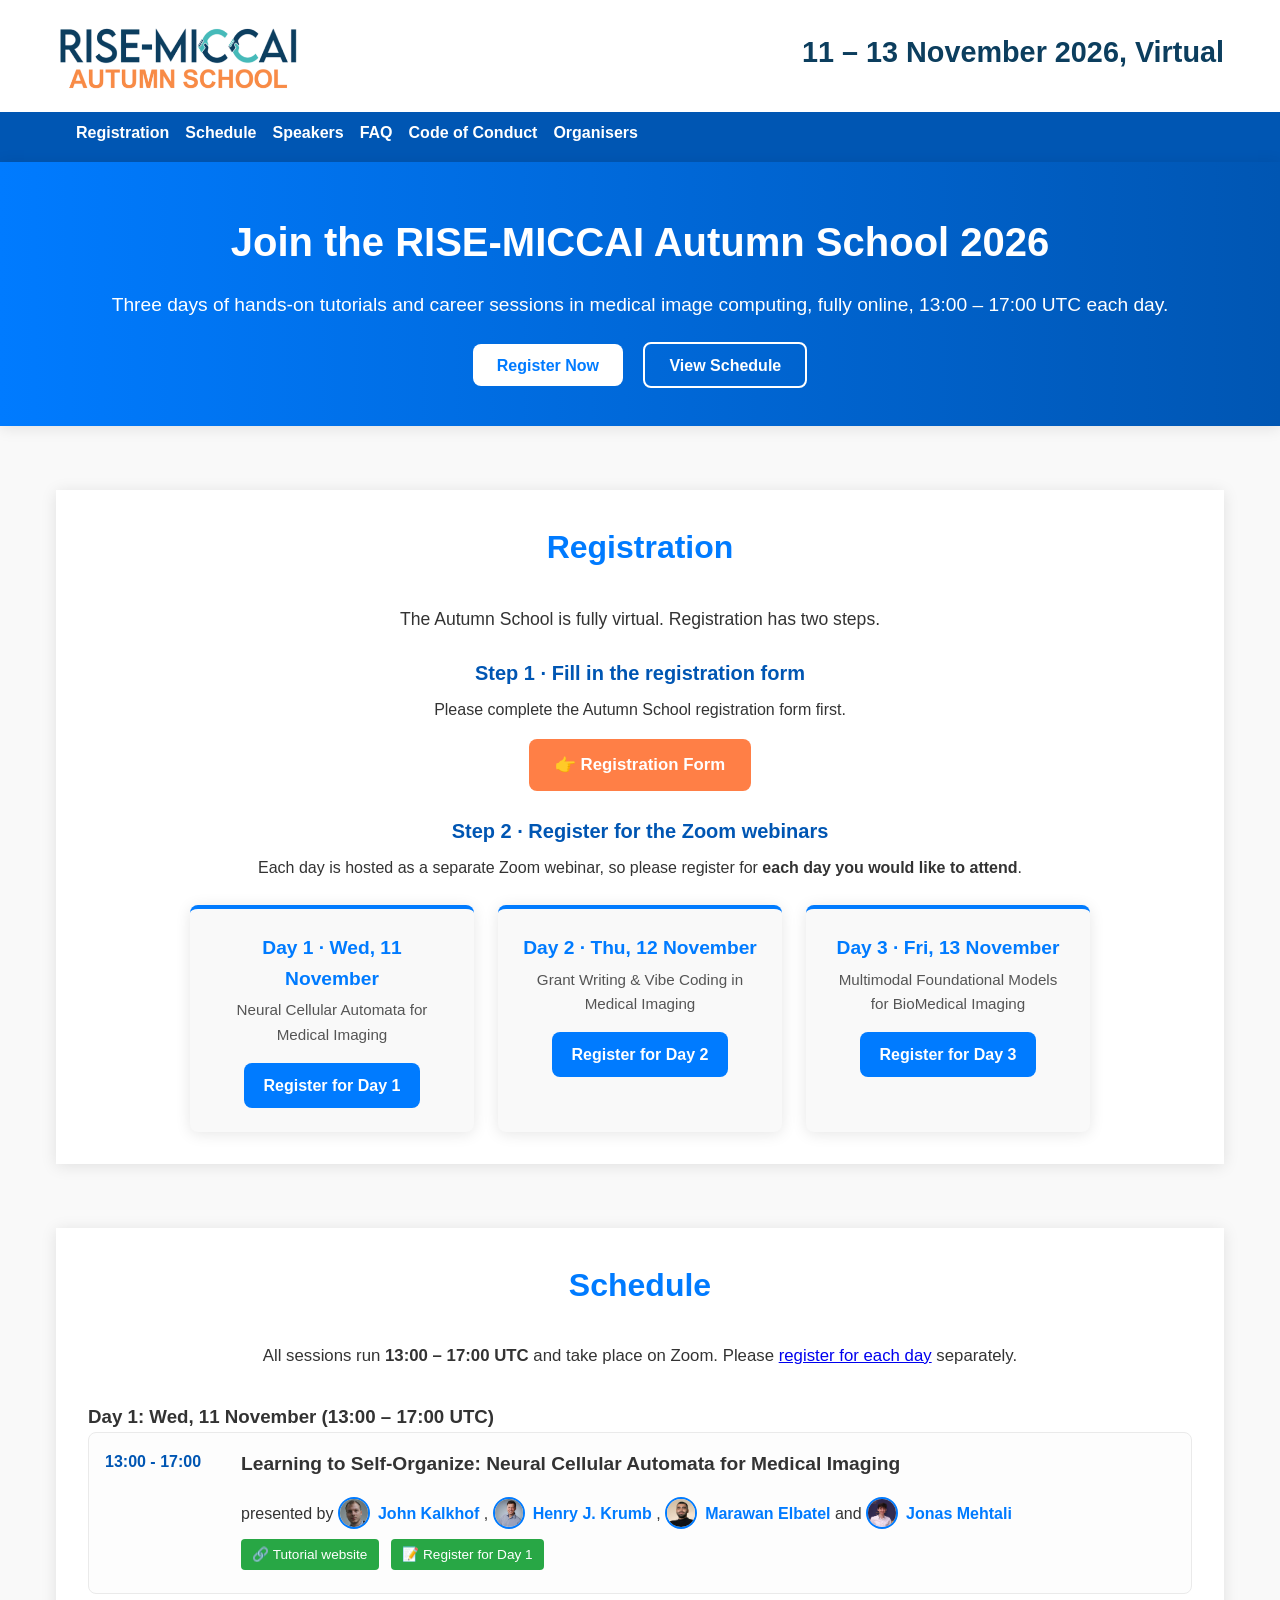
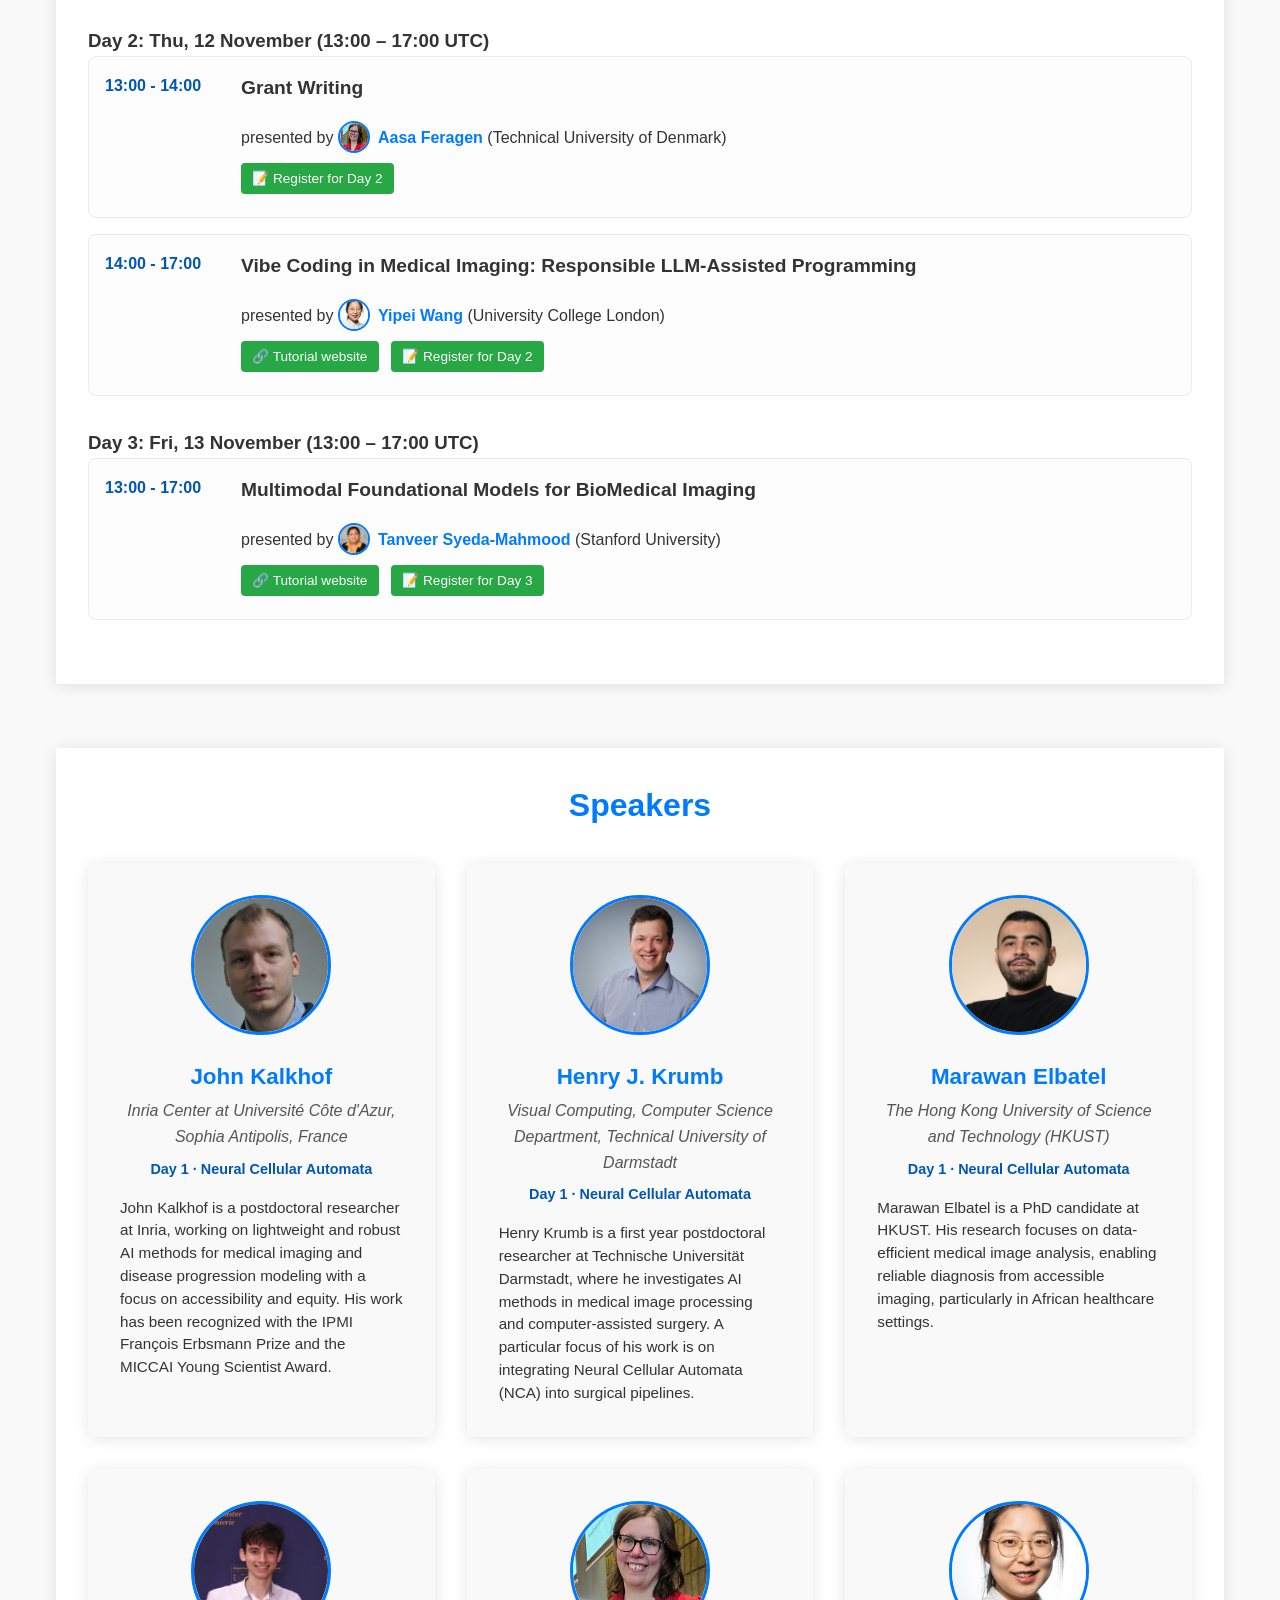
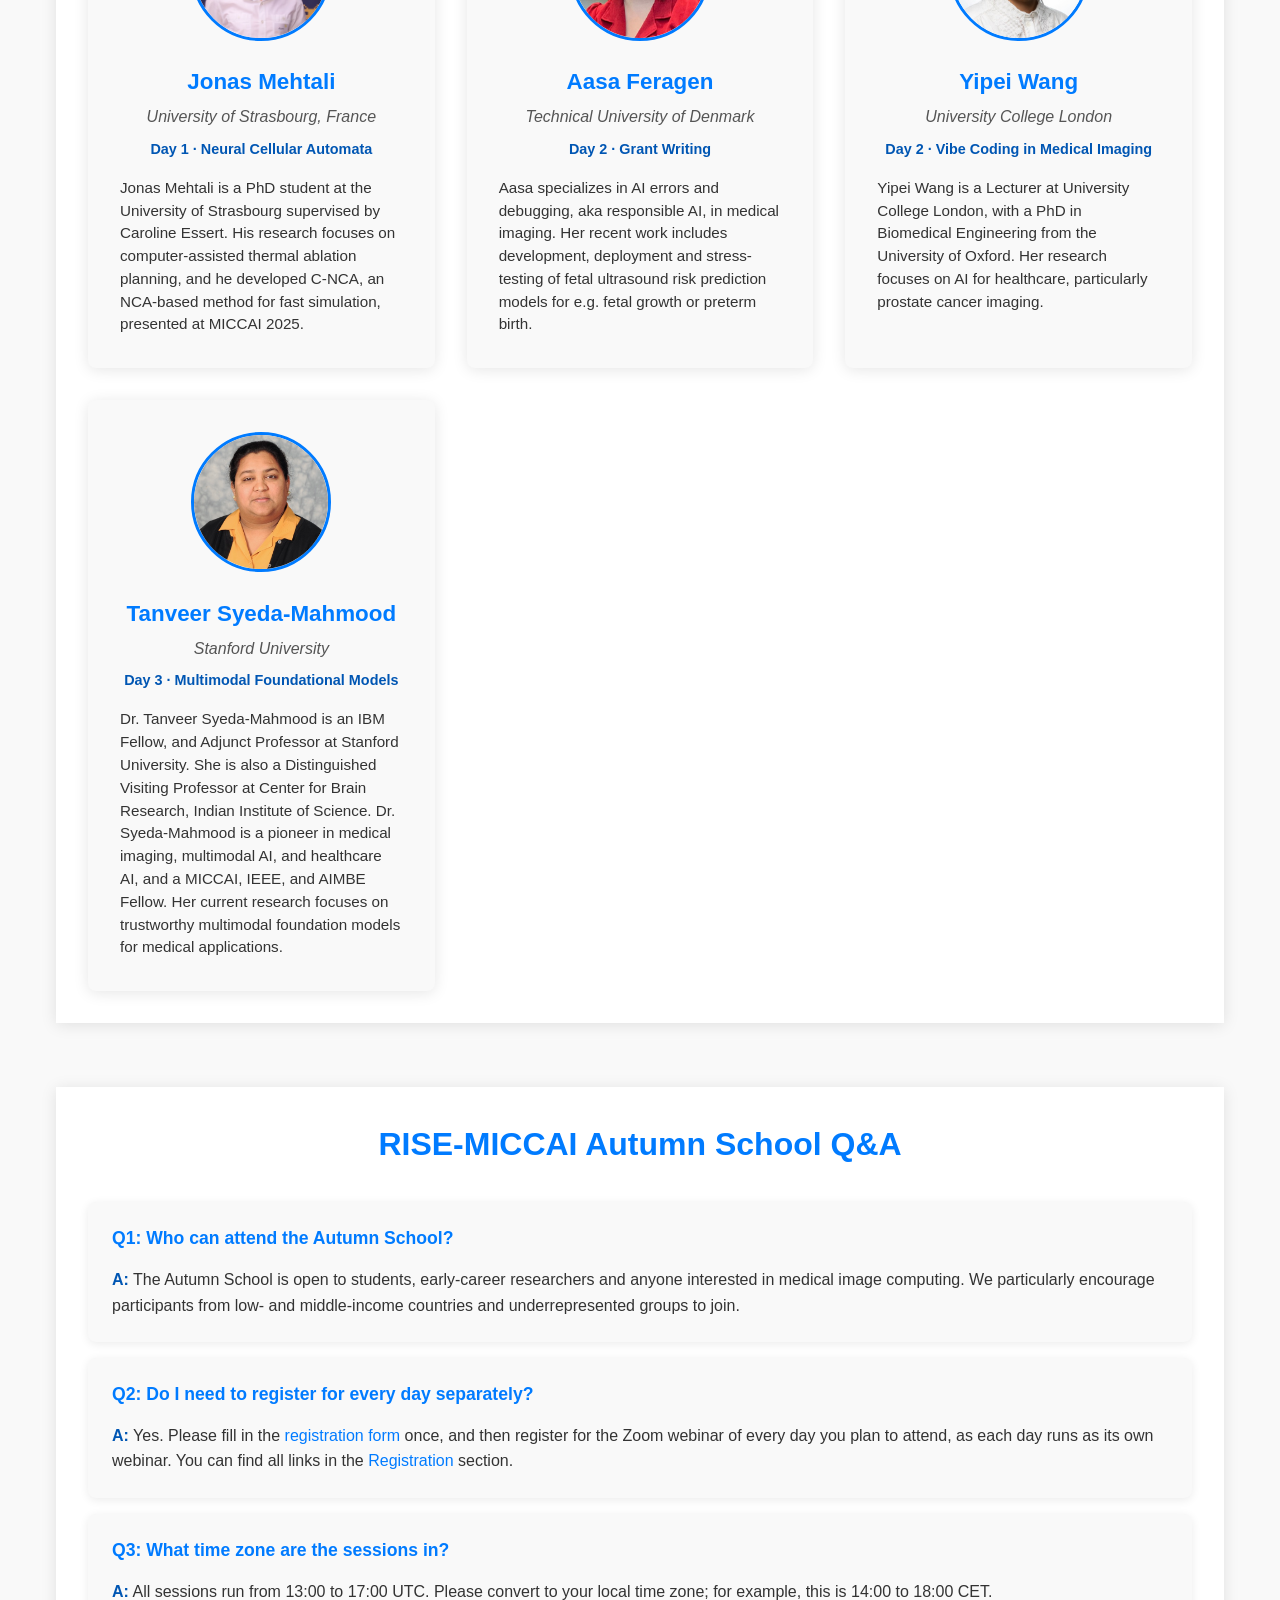
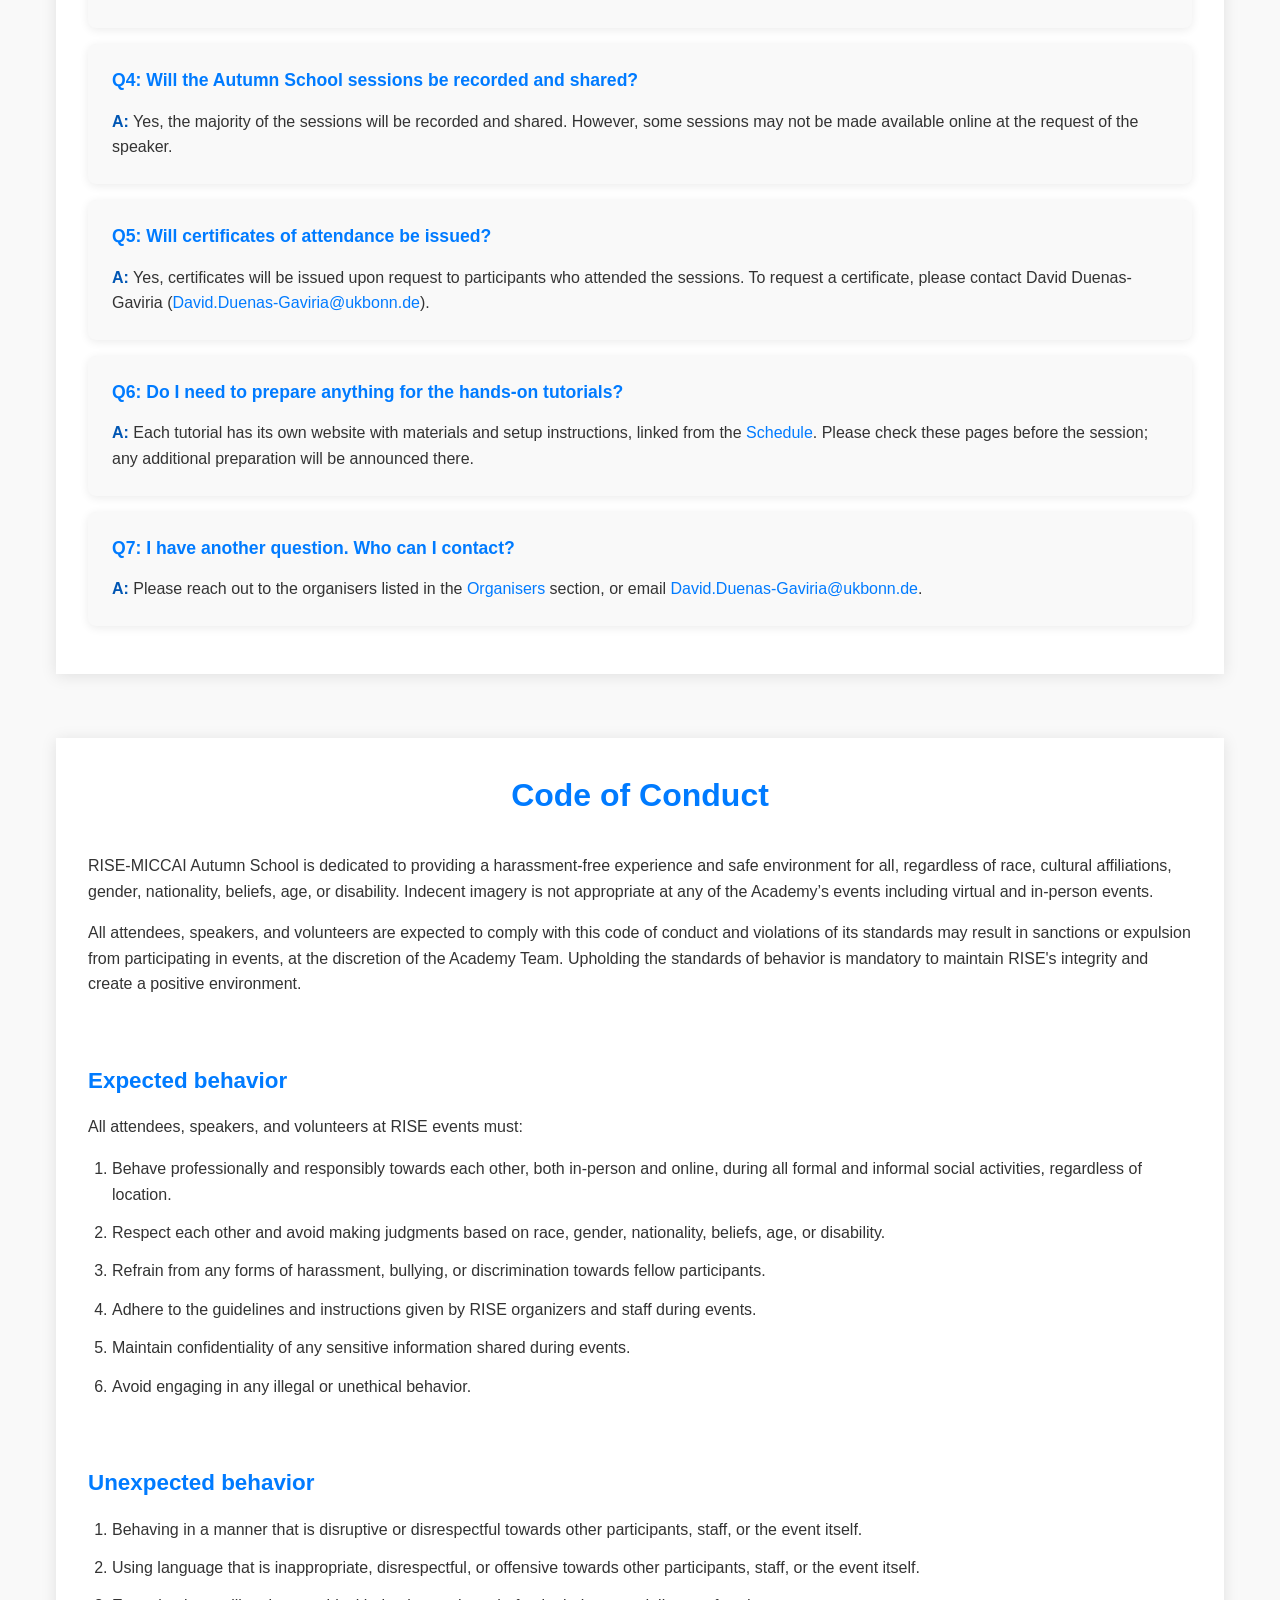
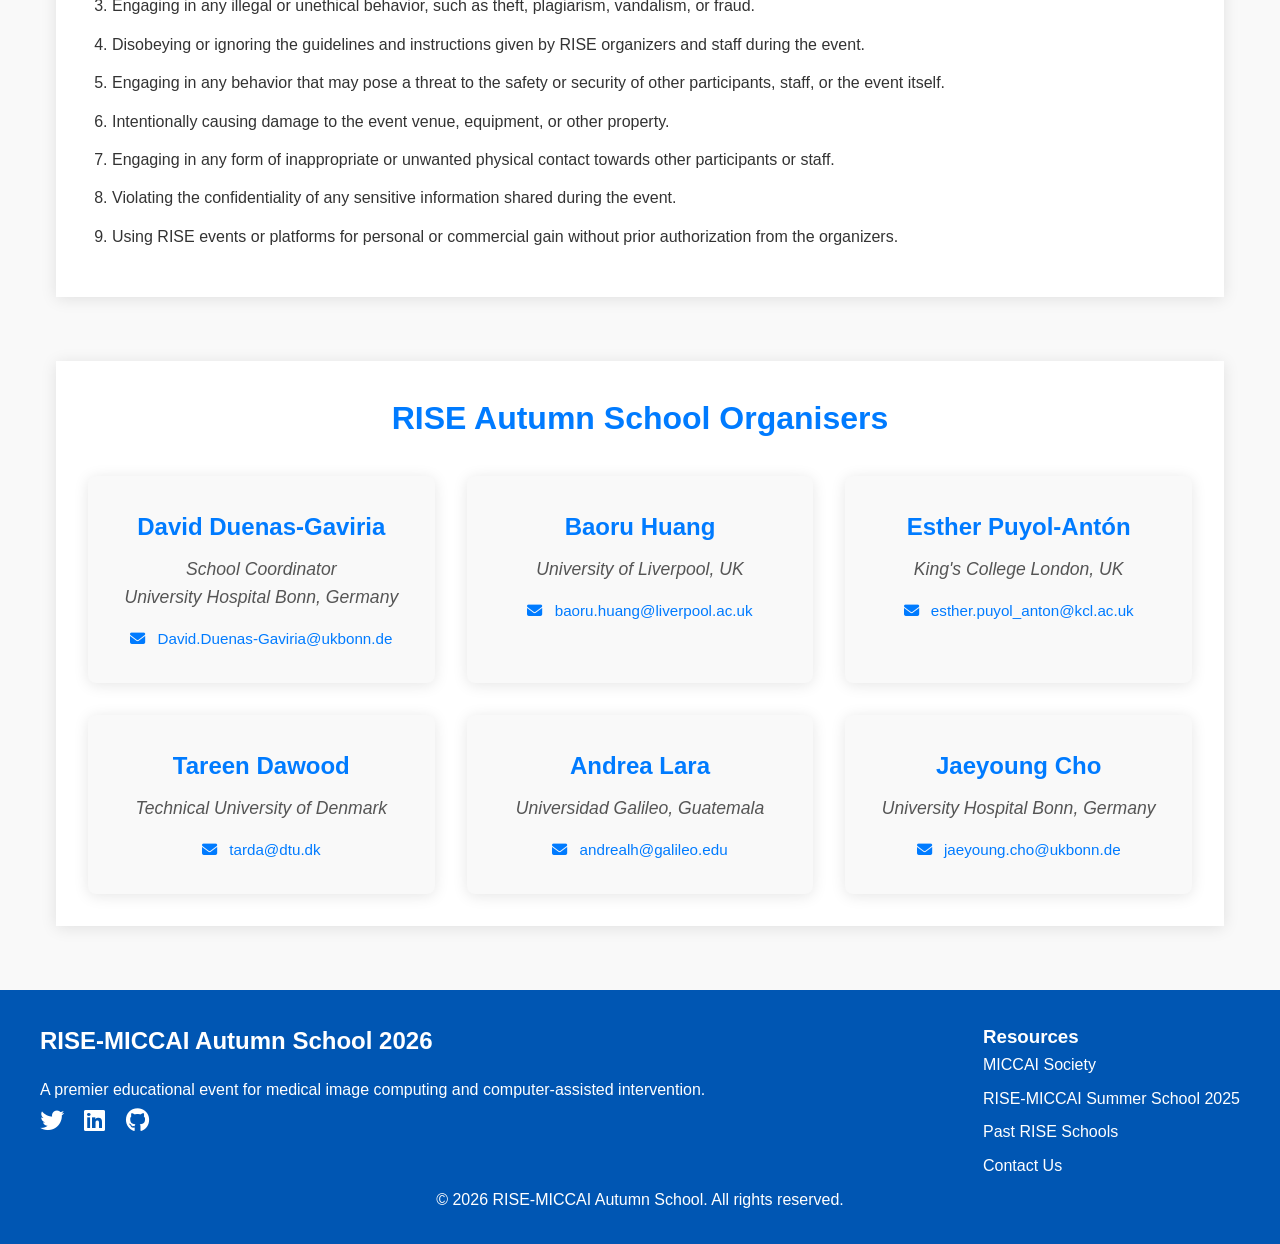
==== commit bb64c83a: "Add Yipei Wang bio and photo, add registration form link Co-Authored-By: Claude Fable 5.1 <noreply@a" ====
--- a/index.html
+++ b/index.html
@@ -69,10 +69,26 @@
         </div>
         <div class="registration-content">
           <p class="registration-intro">
-            The Autumn School is fully virtual. Each day is hosted as a
-            separate Zoom webinar, so please register for
-            <strong>each day you would like to attend</strong>.
+            The Autumn School is fully virtual. Registration has two steps.
           </p>
+          <div class="registration-step">
+            <h3>Step 1 &middot; Fill in the registration form</h3>
+            <p>Please complete the Autumn School registration form first.</p>
+            <a
+              href="https://forms.gle/GXmygvBPaejd1tkY9"
+              target="_blank"
+              rel="noopener"
+              class="btn"
+              >👉 Registration Form</a
+            >
+          </div>
+          <div class="registration-step">
+            <h3>Step 2 &middot; Register for the Zoom webinars</h3>
+            <p>
+              Each day is hosted as a separate Zoom webinar, so please register
+              for <strong>each day you would like to attend</strong>.
+            </p>
+          </div>
           <div class="registration-days">
             <div class="registration-day">
               <h3>Day 1 &middot; Wed, 11 November</h3>
@@ -114,13 +130,6 @@
               >
             </div>
           </div>
-          <!-- TODO: replace with the application/registration form link once available -->
-          <div class="registration-note">
-            <p>
-              <strong>Application form:</strong> the link to the application /
-              registration form will be published here soon.
-            </p>
-          </div>
         </div>
       </section>
 
@@ -205,13 +214,17 @@
             </p>
           </div>
 
-          <!-- TODO: add Yipei Wang's photo (resources/speakers/Yipei.jpg) and bio -->
-          <div class="speaker-card">
-            <img src="resources/speakers/placeholder.svg" alt="Yipei Wang" class="speaker-photo" />
+          <div class="speaker-card">
+            <img src="resources/speakers/Yipei.jpg" alt="Yipei Wang" class="speaker-photo" />
             <h3>Yipei Wang</h3>
             <p class="speaker-affiliation">University College London</p>
             <p class="speaker-session">Day 2 &middot; Vibe Coding in Medical Imaging</p>
-            <p class="speaker-bio pending">Bio and photo coming soon.</p>
+            <p class="speaker-bio">
+              Yipei Wang is a Lecturer at University College London, with a PhD
+              in Biomedical Engineering from the University of Oxford. Her
+              research focuses on AI for healthcare, particularly prostate
+              cancer imaging.
+            </p>
           </div>
 
           <div class="speaker-card">
@@ -250,9 +263,11 @@
           <div class="faq-item">
             <h3>Q2: Do I need to register for every day separately?</h3>
             <p>
-              <strong>A:</strong> Yes. Each day runs as its own Zoom webinar, so
-              please use the registration link for every day you plan to attend.
-              You can find all three links in the
+              <strong>A:</strong> Yes. Please fill in the
+              <a href="https://forms.gle/GXmygvBPaejd1tkY9" target="_blank" rel="noopener">registration form</a>
+              once, and then register for the Zoom webinar of every day you plan
+              to attend, as each day runs as its own webinar. You can find all
+              links in the
               <a href="#registration">Registration</a> section.
             </p>
           </div>
--- a/css/main.css
+++ b/css/main.css
@@ -1319,3 +1319,35 @@
 .session-links a:hover {
   background-color: #1e7e34;
 }
+
+/* Registration steps */
+.registration-step {
+  text-align: center;
+  margin-bottom: 1.5rem;
+}
+
+.registration-step h3 {
+  color: var(--secondary-color);
+  font-size: 1.25rem;
+  margin-bottom: 0.5rem;
+}
+
+.registration-step p {
+  margin-bottom: 1rem;
+}
+
+.registration-step .btn {
+  display: inline-block;
+  padding: 0.8rem 1.6rem;
+  background-color: #ff7f46;
+  color: white;
+  border-radius: var(--border-radius);
+  text-decoration: none;
+  font-weight: 700;
+  font-size: 1.05rem;
+  transition: background-color 0.3s;
+}
+
+.registration-step .btn:hover {
+  background-color: #e5672f;
+}
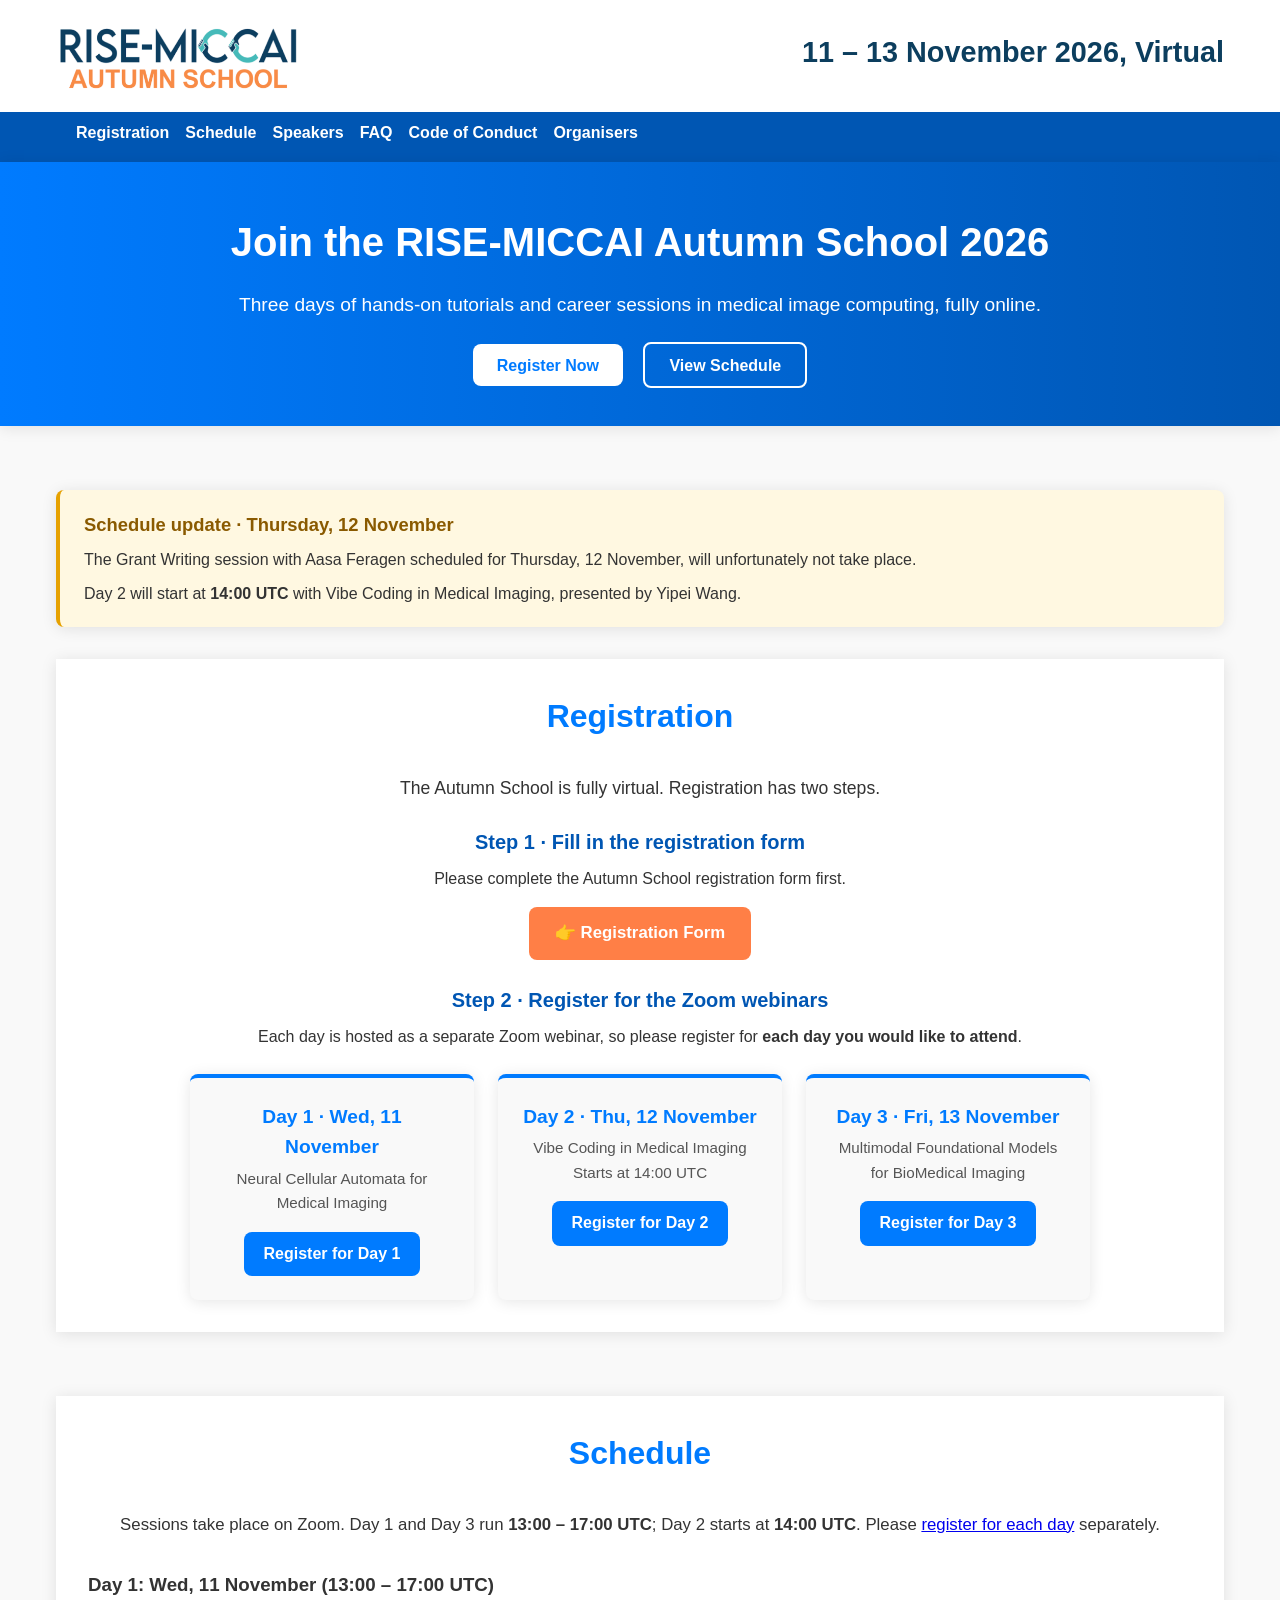
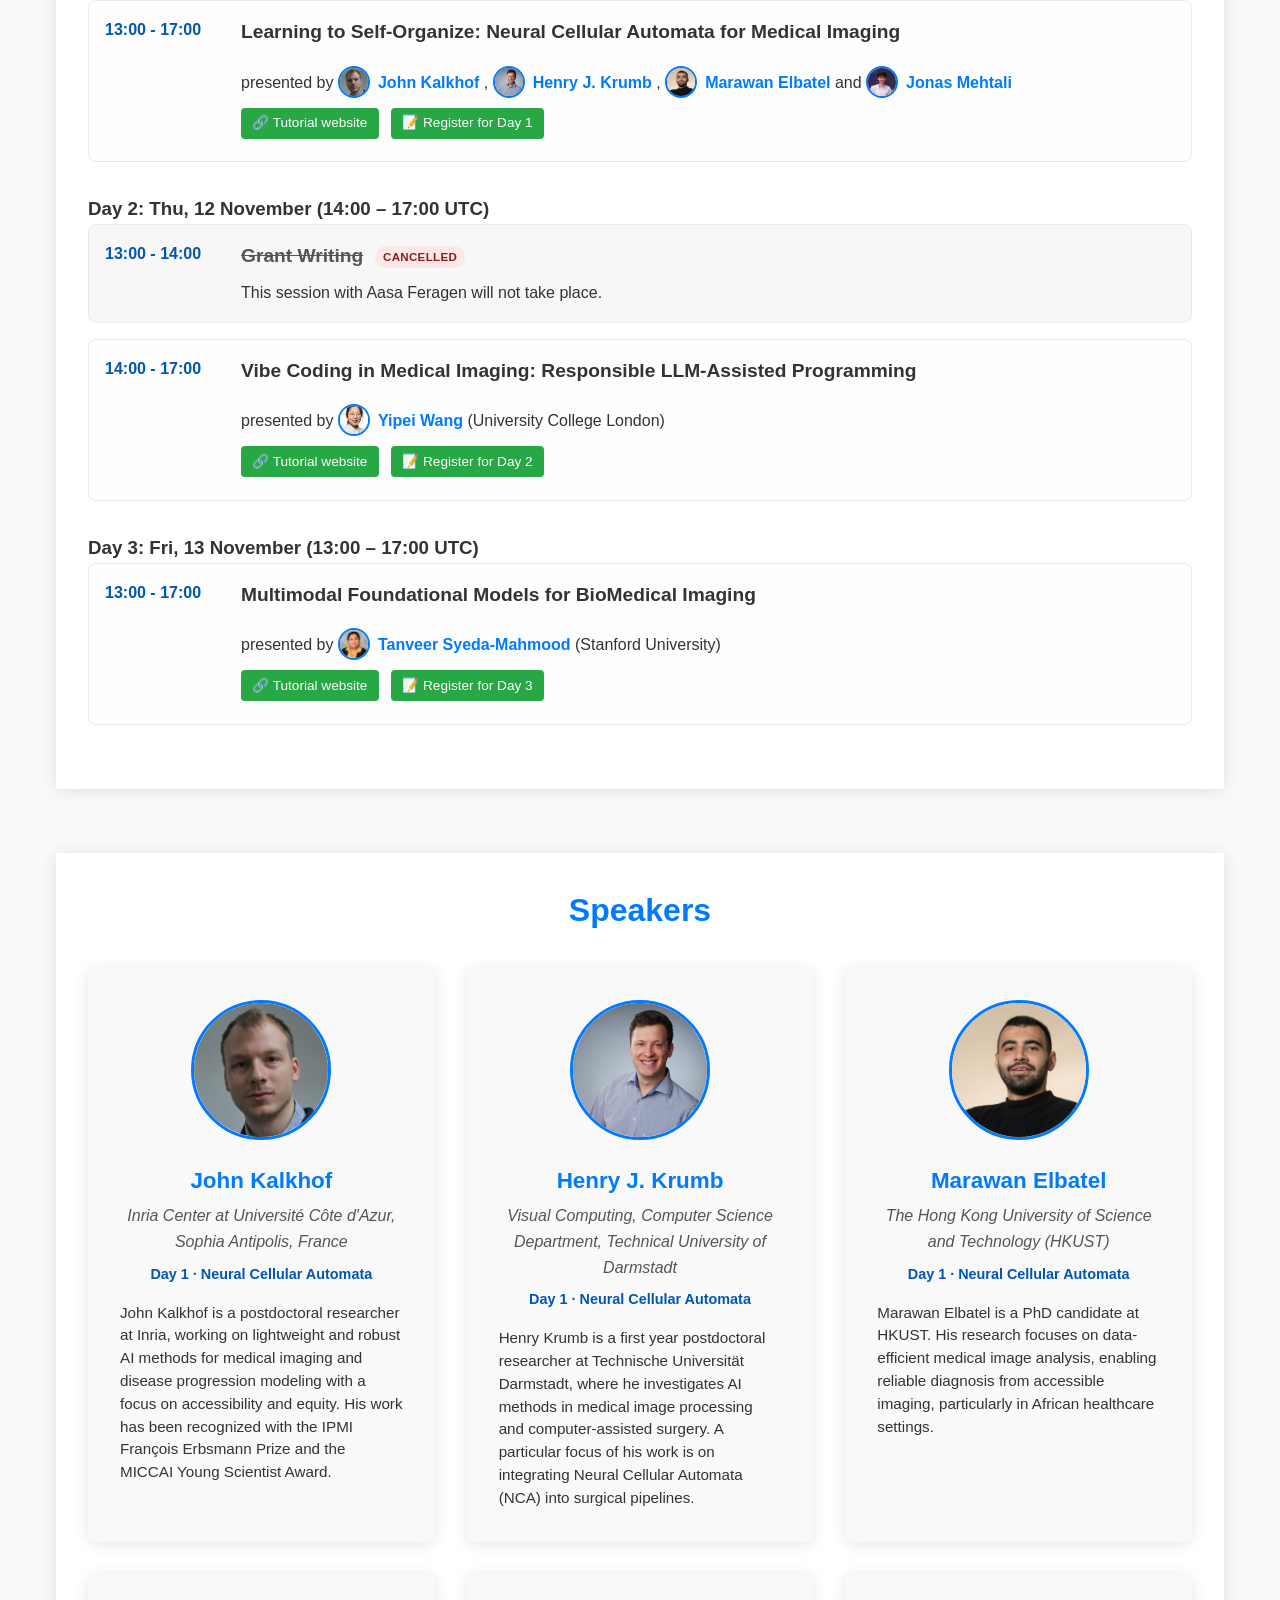
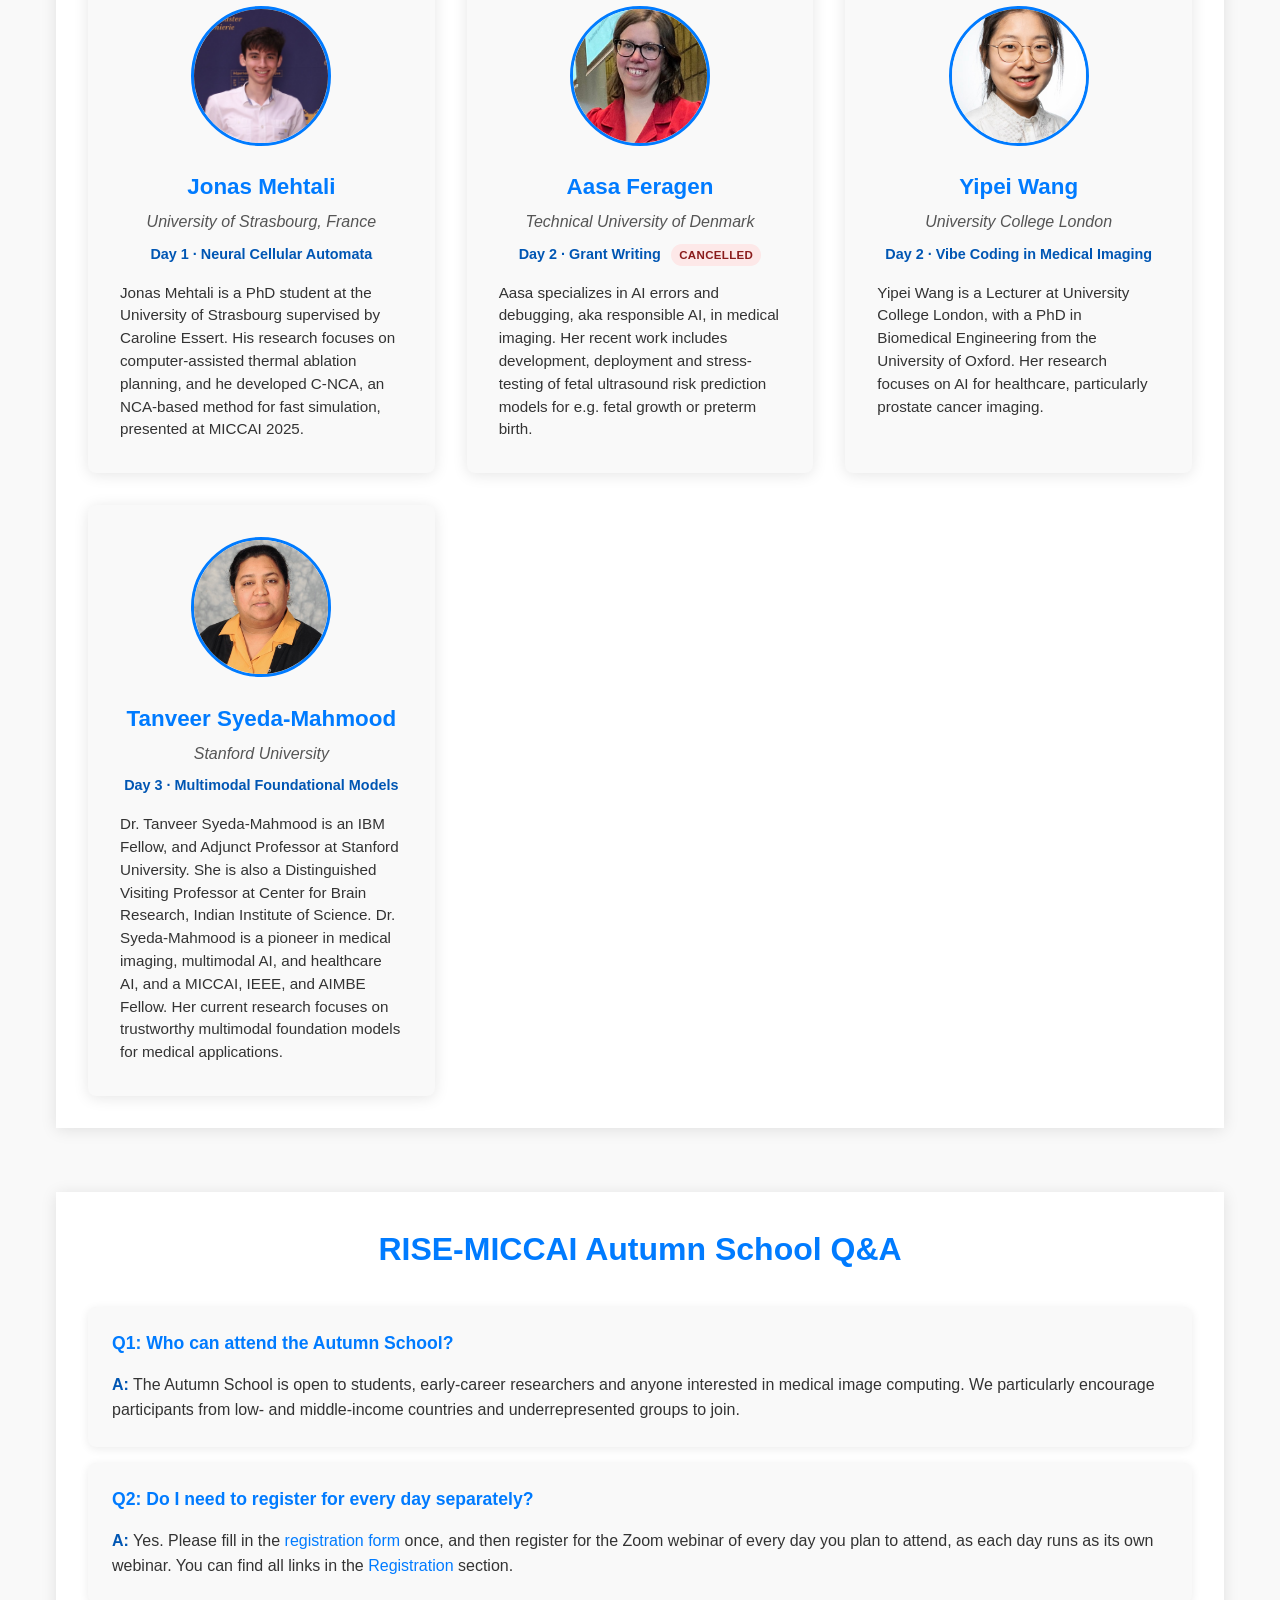
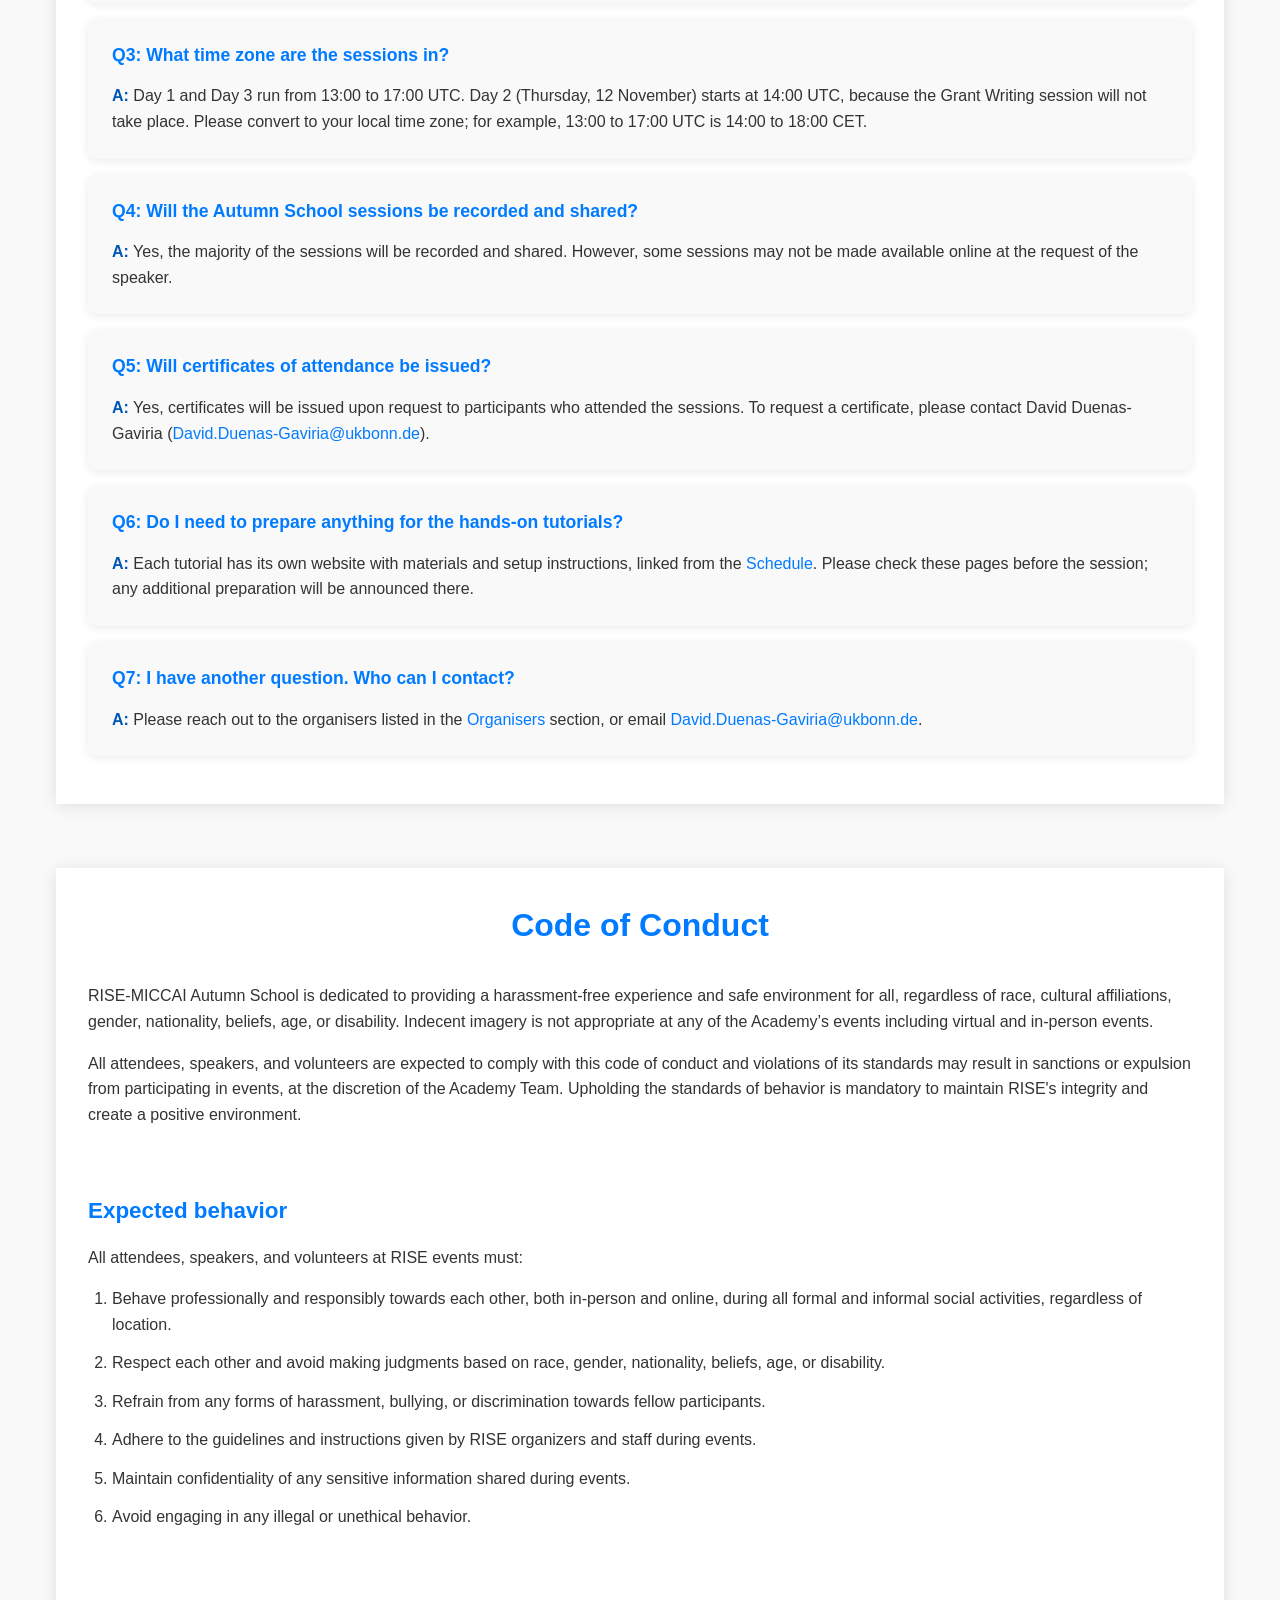
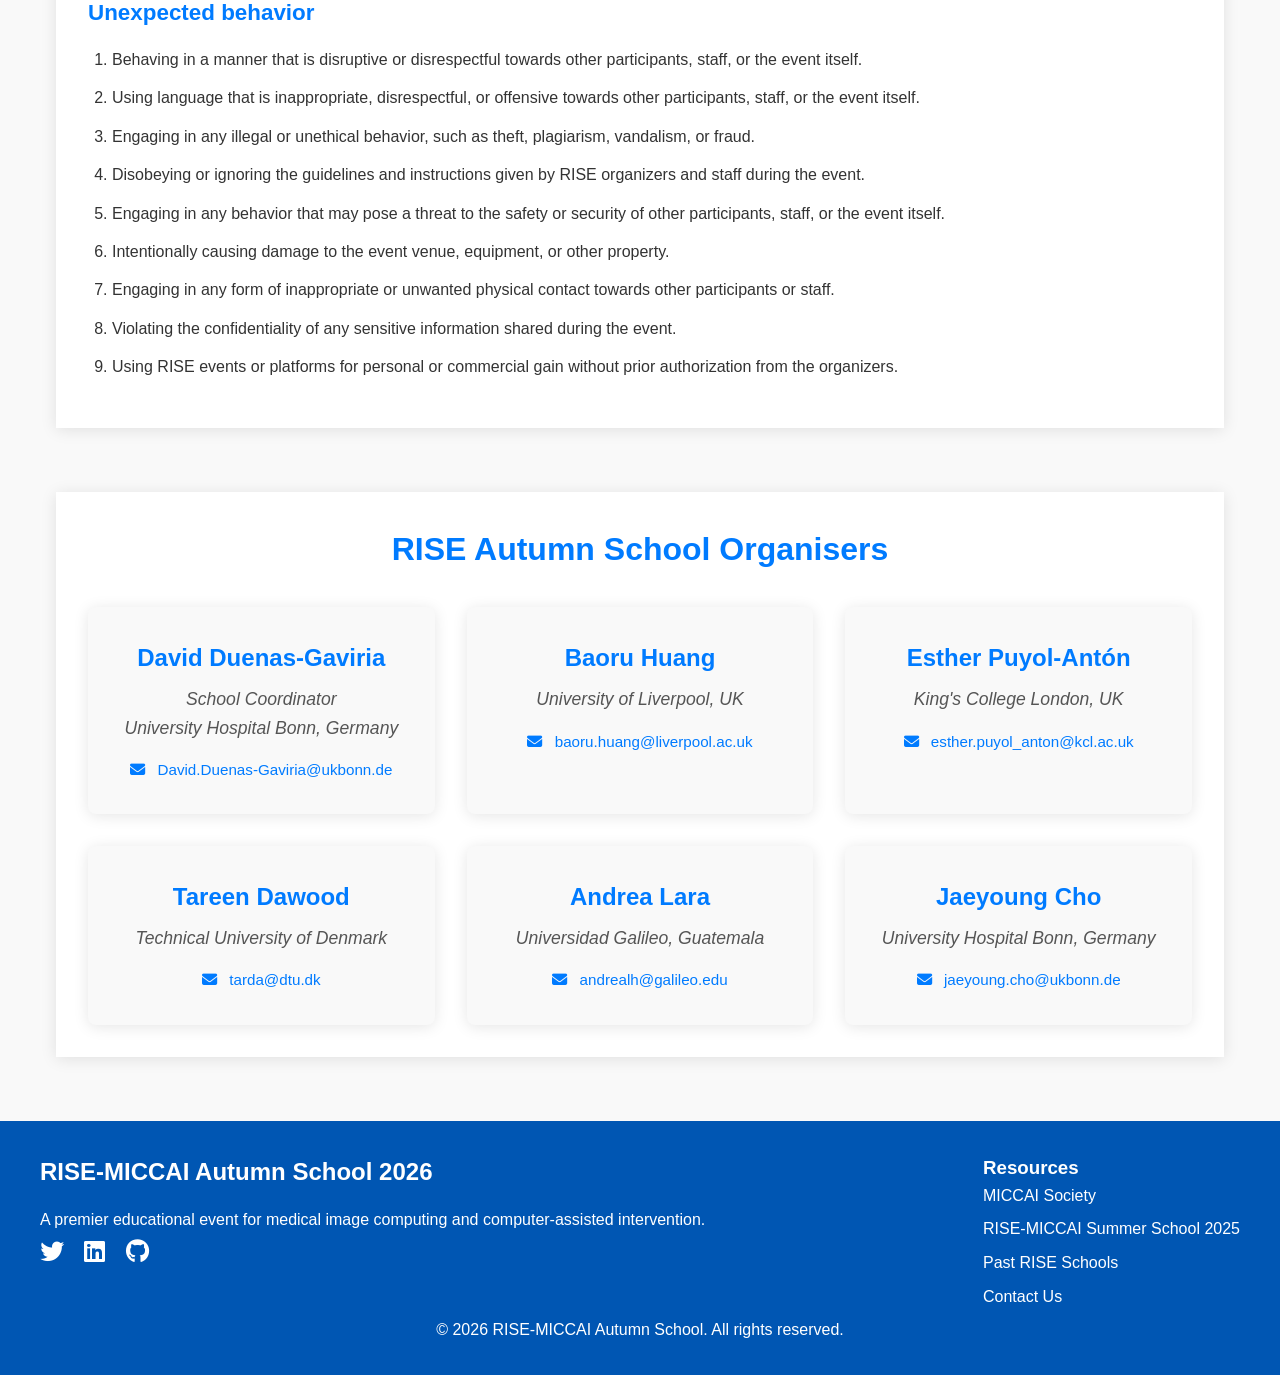
==== commit c82131de: "Announce that the Grant Writing session is cancelled and Day 2 starts at 14:00 UTC. Co-authored-by: " ====
--- a/index.html
+++ b/index.html
@@ -53,7 +53,7 @@
         <h2>Join the RISE-MICCAI Autumn School 2026</h2>
         <p>
           Three days of hands-on tutorials and career sessions in medical image
-          computing, fully online, 13:00 &ndash; 17:00 UTC each day.
+          computing, fully online.
         </p>
         <div>
           <a href="#registration" class="btn btn-primary">Register Now</a>
@@ -63,6 +63,18 @@
     </section>
 
     <main class="container">
+      <div class="schedule-notice" role="status">
+        <h2>Schedule update &middot; Thursday, 12 November</h2>
+        <p>
+          The Grant Writing session with Aasa Feragen scheduled for Thursday,
+          12 November, will unfortunately not take place.
+        </p>
+        <p>
+          Day 2 will start at <strong>14:00 UTC</strong> with Vibe Coding in
+          Medical Imaging, presented by Yipei Wang.
+        </p>
+      </div>
+
       <section id="registration">
         <div class="section-header">
           <h2>Registration</h2>
@@ -106,7 +118,8 @@
             <div class="registration-day">
               <h3>Day 2 &middot; Thu, 12 November</h3>
               <p class="registration-topic">
-                Grant Writing &amp; Vibe Coding in Medical Imaging
+                Vibe Coding in Medical Imaging<br />
+                Starts at 14:00 UTC
               </p>
               <a
                 href="https://us02web.zoom.us/webinar/register/WN_UeFij5LqTZ-xCxy6daY0oA"
@@ -205,7 +218,10 @@
             <img src="resources/speakers/Aasa.jpg" alt="Aasa Feragen" class="speaker-photo" />
             <h3>Aasa Feragen</h3>
             <p class="speaker-affiliation">Technical University of Denmark</p>
-            <p class="speaker-session">Day 2 &middot; Grant Writing</p>
+            <p class="speaker-session">
+              Day 2 &middot; Grant Writing
+              <span class="cancelled-label">Cancelled</span>
+            </p>
             <p class="speaker-bio">
               Aasa specializes in AI errors and debugging, aka responsible AI,
               in medical imaging. Her recent work includes development,
@@ -275,8 +291,10 @@
           <div class="faq-item">
             <h3>Q3: What time zone are the sessions in?</h3>
             <p>
-              <strong>A:</strong> All sessions run from 13:00 to 17:00 UTC. Please
-              convert to your local time zone; for example, this is 14:00 to 18:00
+              <strong>A:</strong> Day 1 and Day 3 run from 13:00 to 17:00 UTC.
+              Day 2 (Thursday, 12 November) starts at 14:00 UTC, because the
+              Grant Writing session will not take place. Please convert to your
+              local time zone; for example, 13:00 to 17:00 UTC is 14:00 to 18:00
               CET.
             </p>
           </div>
--- a/css/main.css
+++ b/css/main.css
@@ -1235,6 +1235,53 @@
   border-radius: var(--border-radius);
 }
 
+.schedule-notice {
+  margin-bottom: 2rem;
+  padding: 1.25rem 1.5rem;
+  background-color: #fff8e1;
+  border-left: 4px solid #e6a100;
+  border-radius: var(--border-radius);
+  box-shadow: var(--box-shadow);
+}
+
+.schedule-notice h2 {
+  font-size: 1.15rem;
+  color: #8a5a00;
+  margin-bottom: 0.5rem;
+}
+
+.schedule-notice p {
+  margin-bottom: 0.5rem;
+}
+
+.schedule-notice p:last-child {
+  margin-bottom: 0;
+}
+
+.schedule-item.cancelled {
+  background-color: #f7f7f7;
+}
+
+.cancelled-title {
+  text-decoration: line-through;
+  color: var(--dark-gray);
+}
+
+.cancelled-label {
+  display: inline-block;
+  margin-left: 0.4rem;
+  padding: 0.1rem 0.5rem;
+  font-size: 0.72rem;
+  font-weight: 700;
+  letter-spacing: 0.03em;
+  text-transform: uppercase;
+  text-decoration: none;
+  color: #8a1c1c;
+  background-color: #fde8e8;
+  border-radius: 999px;
+  vertical-align: middle;
+}
+
 /* Speakers Section */
 .speakers-content {
   display: grid;
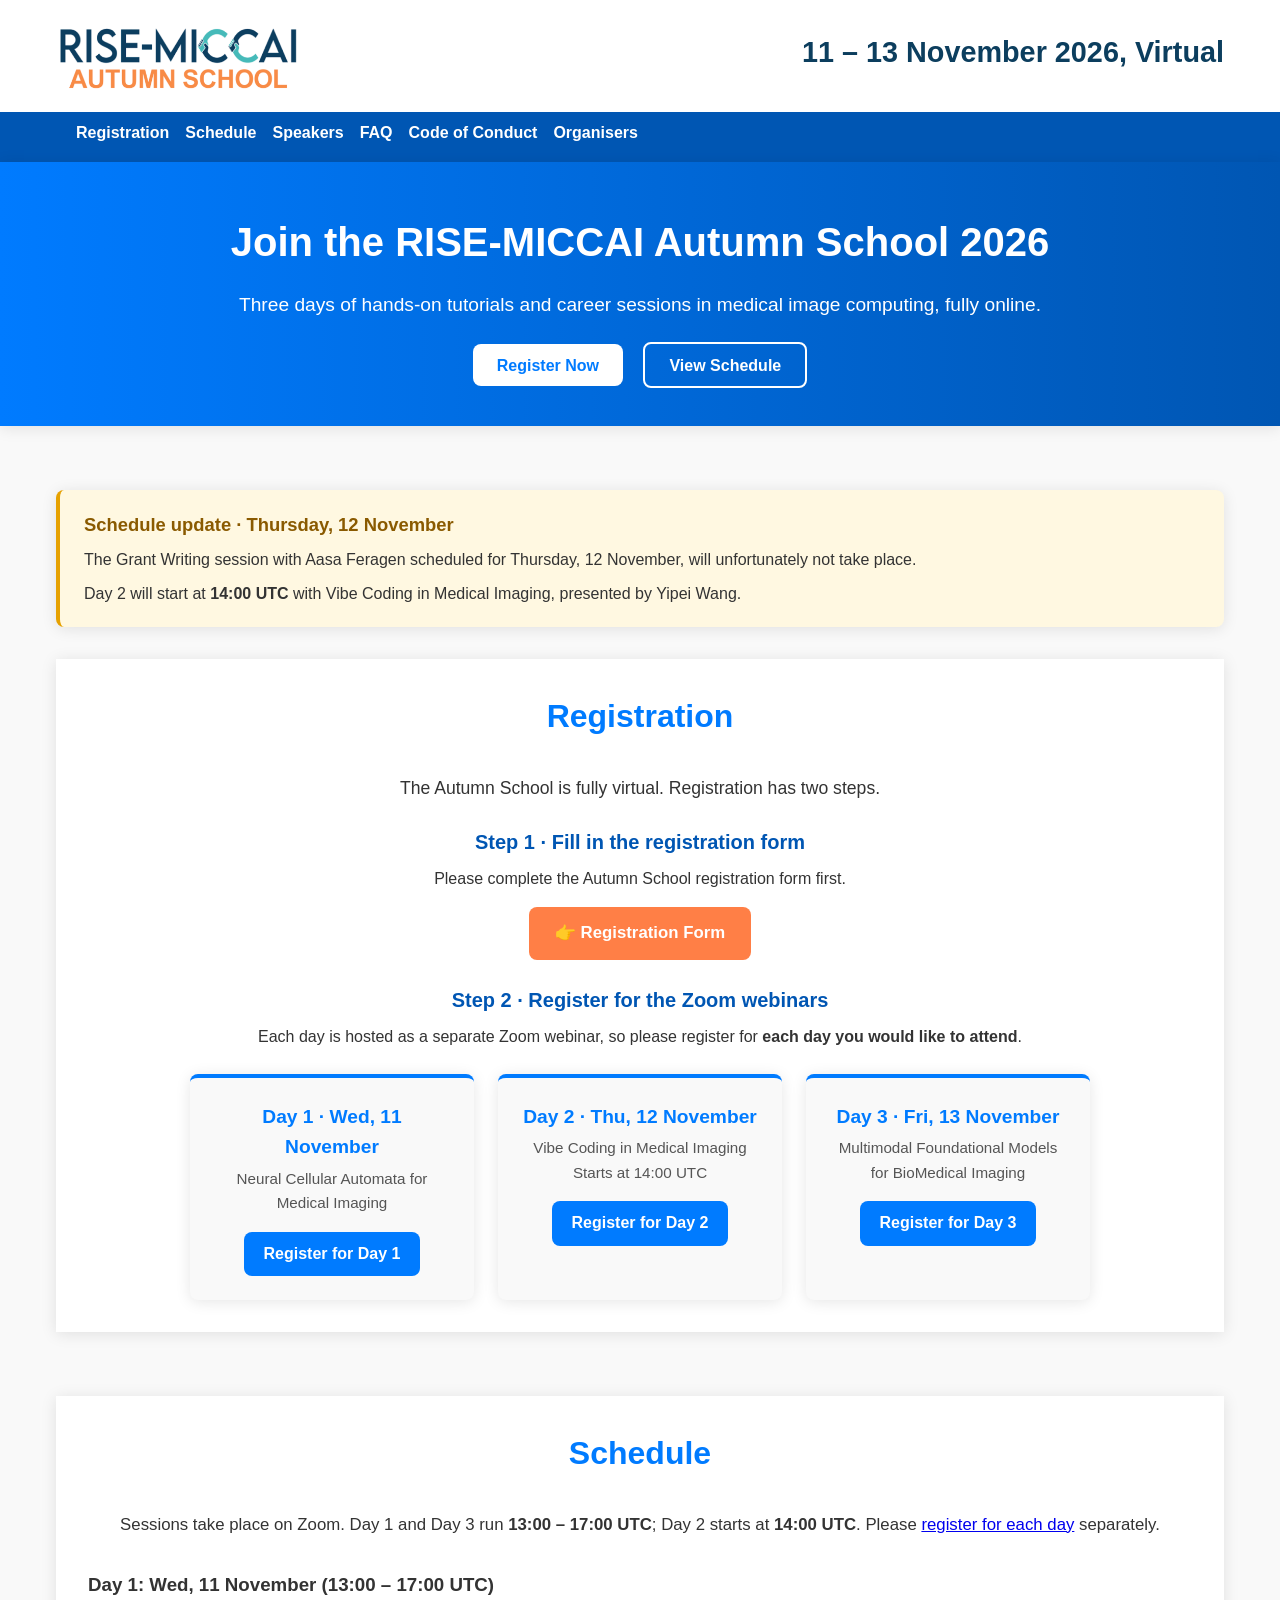
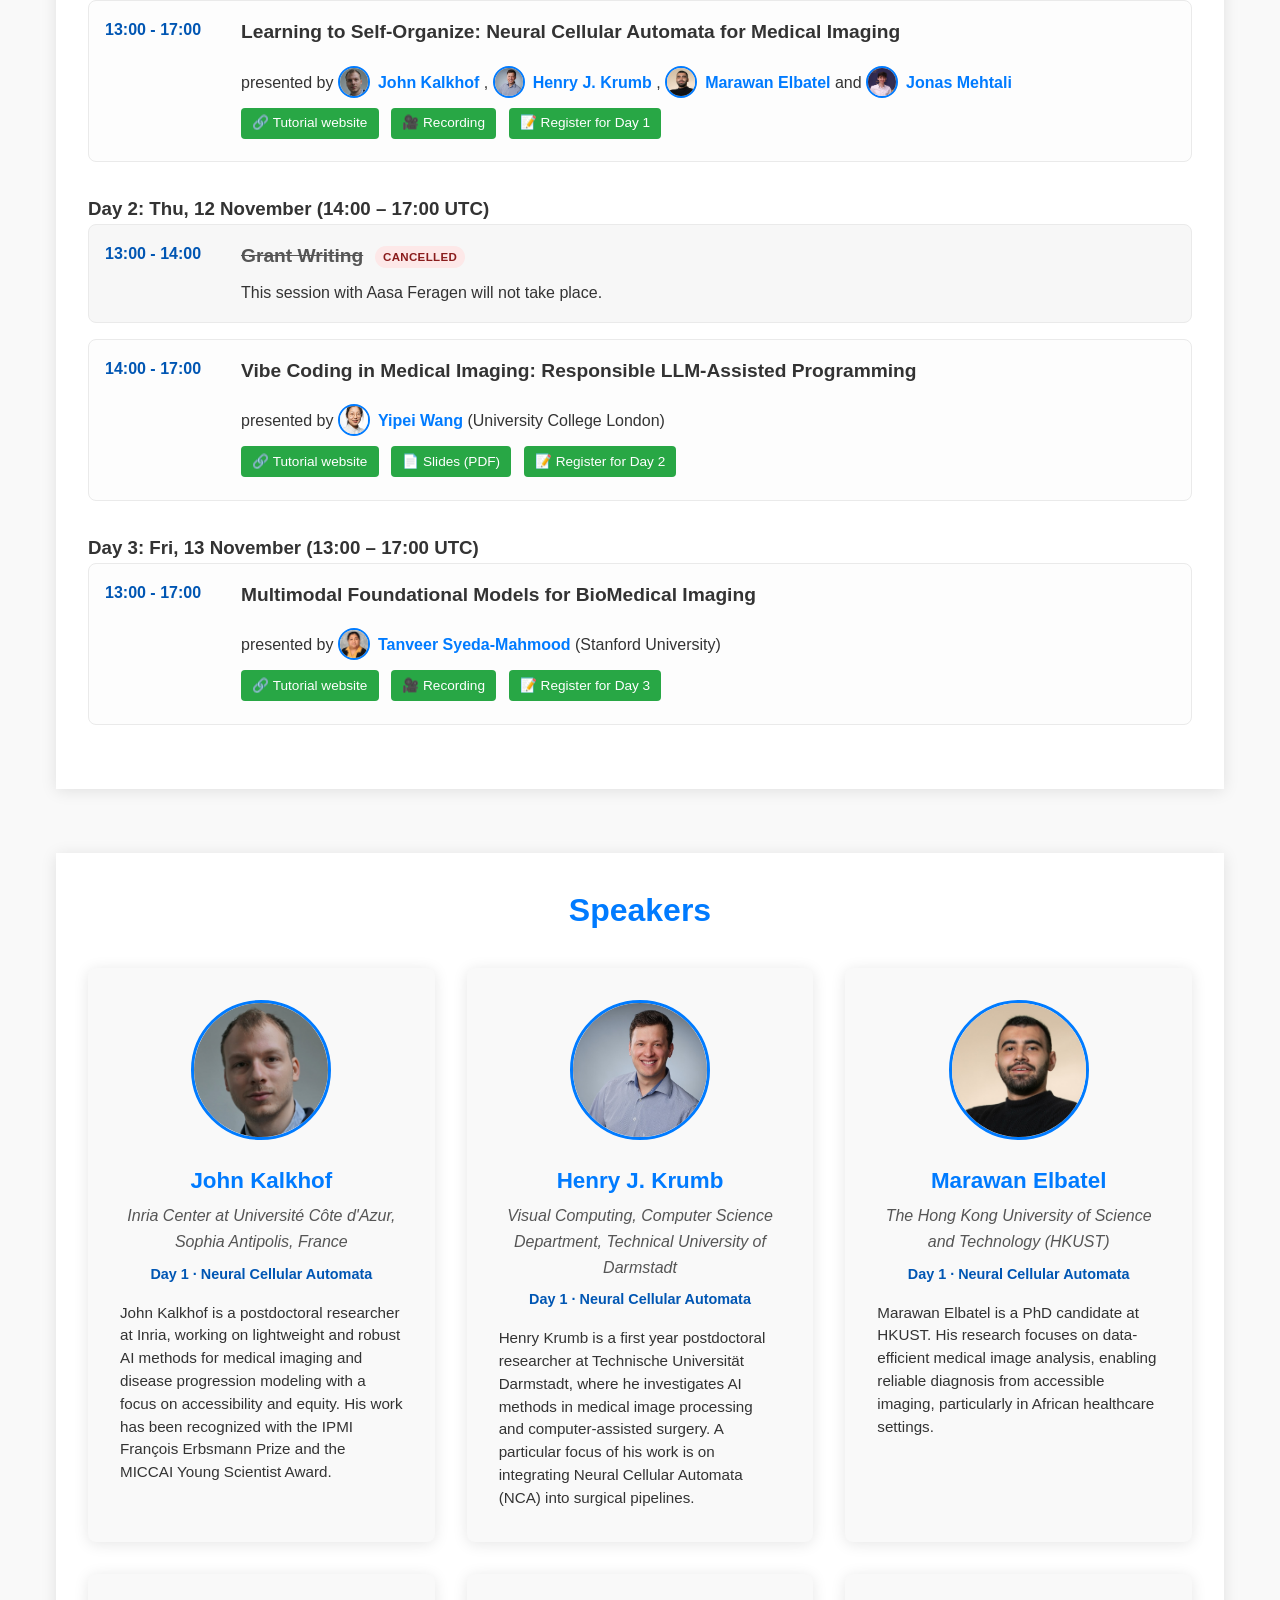
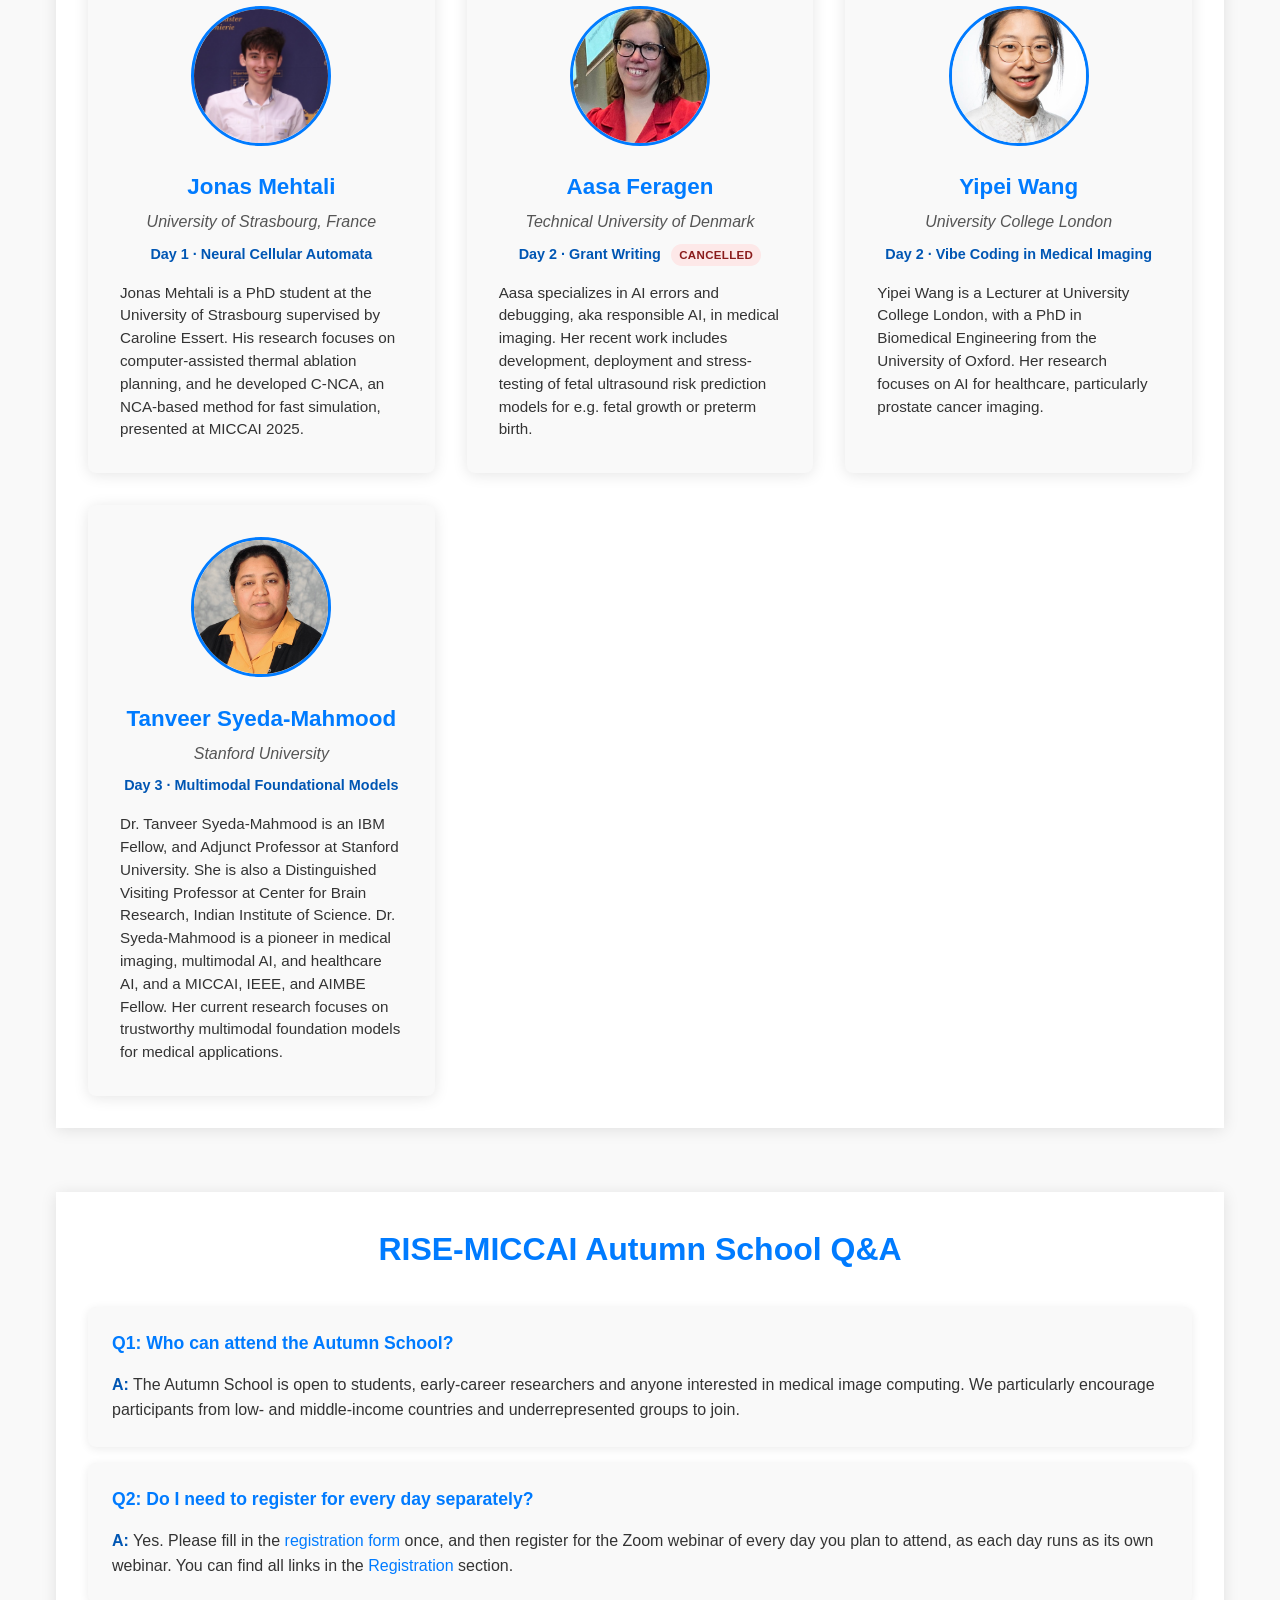
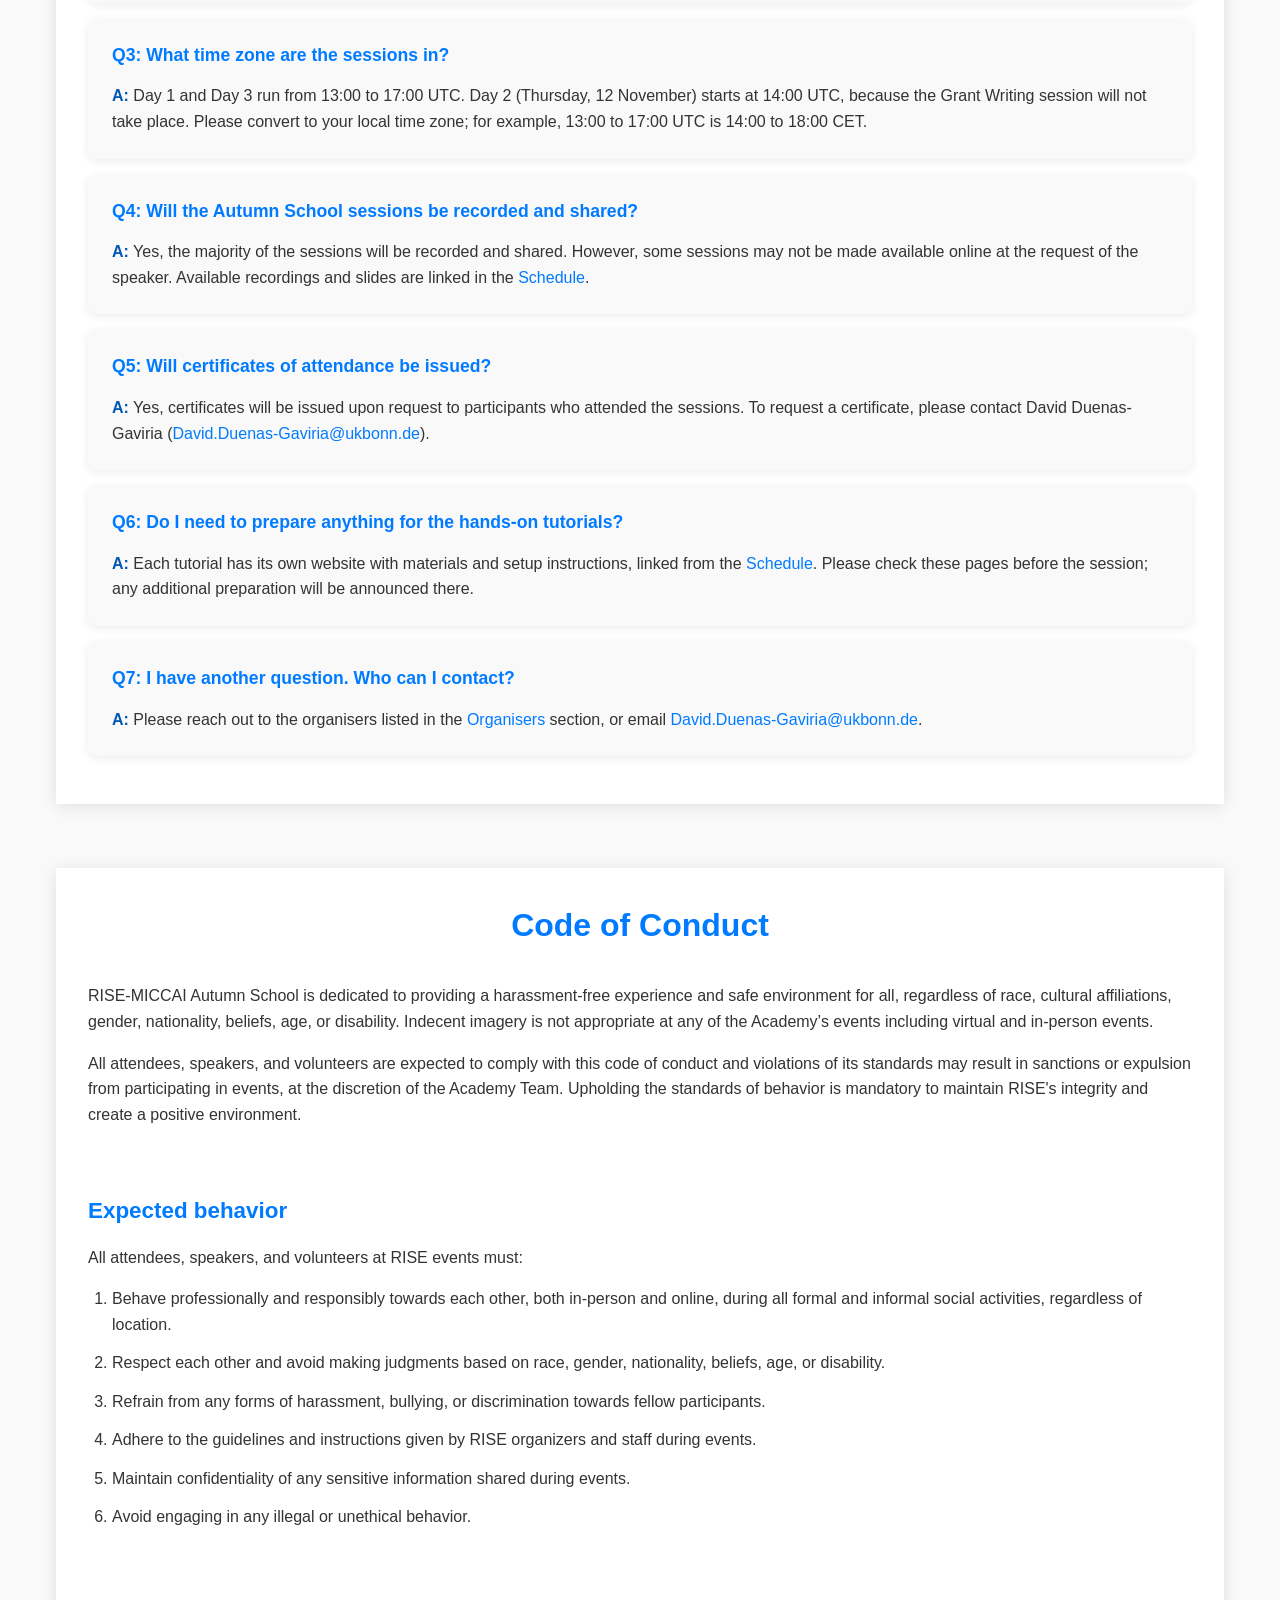
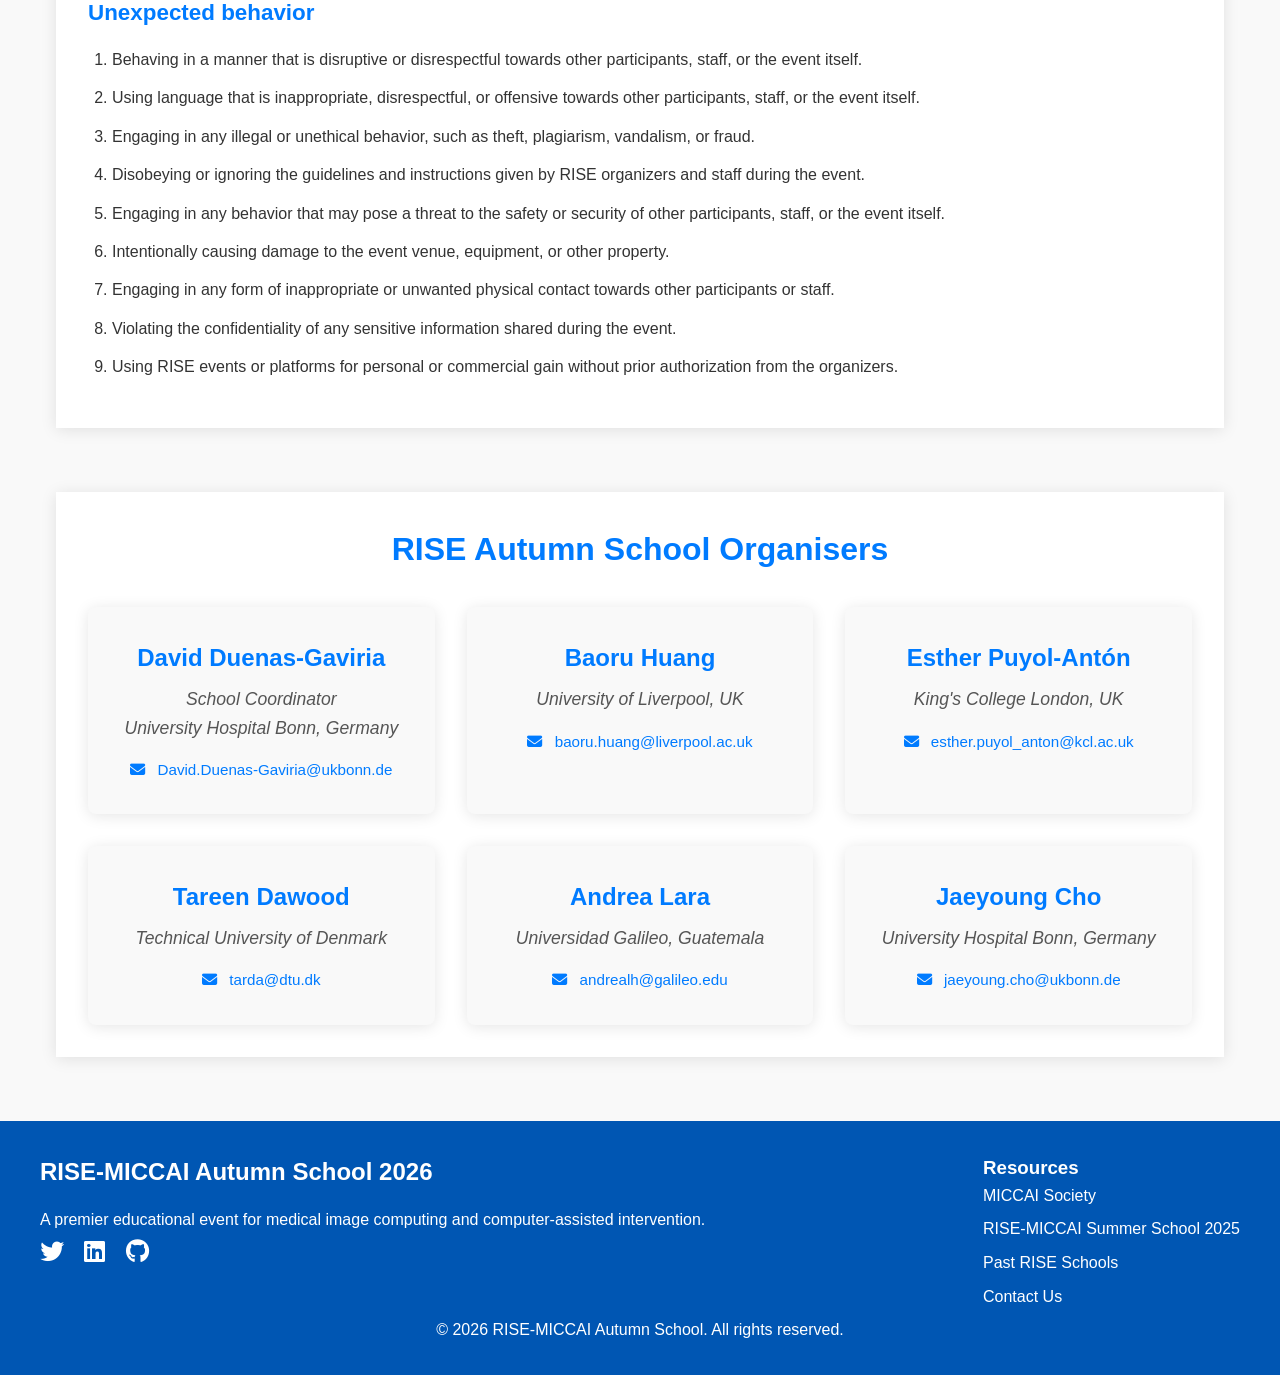
==== commit 11b94130: "Add Day 2 slides and Day 1/Day 3 recording links Co-Authored-By: Claude Opus 5.5 <noreply@anthropic." ====
--- a/index.html
+++ b/index.html
@@ -304,7 +304,9 @@
             <p>
               <strong>A:</strong> Yes, the majority of the sessions will be
               recorded and shared. However, some sessions may not be made
-              available online at the request of the speaker.
+              available online at the request of the speaker. Available
+              recordings and slides are linked in the
+              <a href="#program">Schedule</a>.
             </p>
           </div>
 
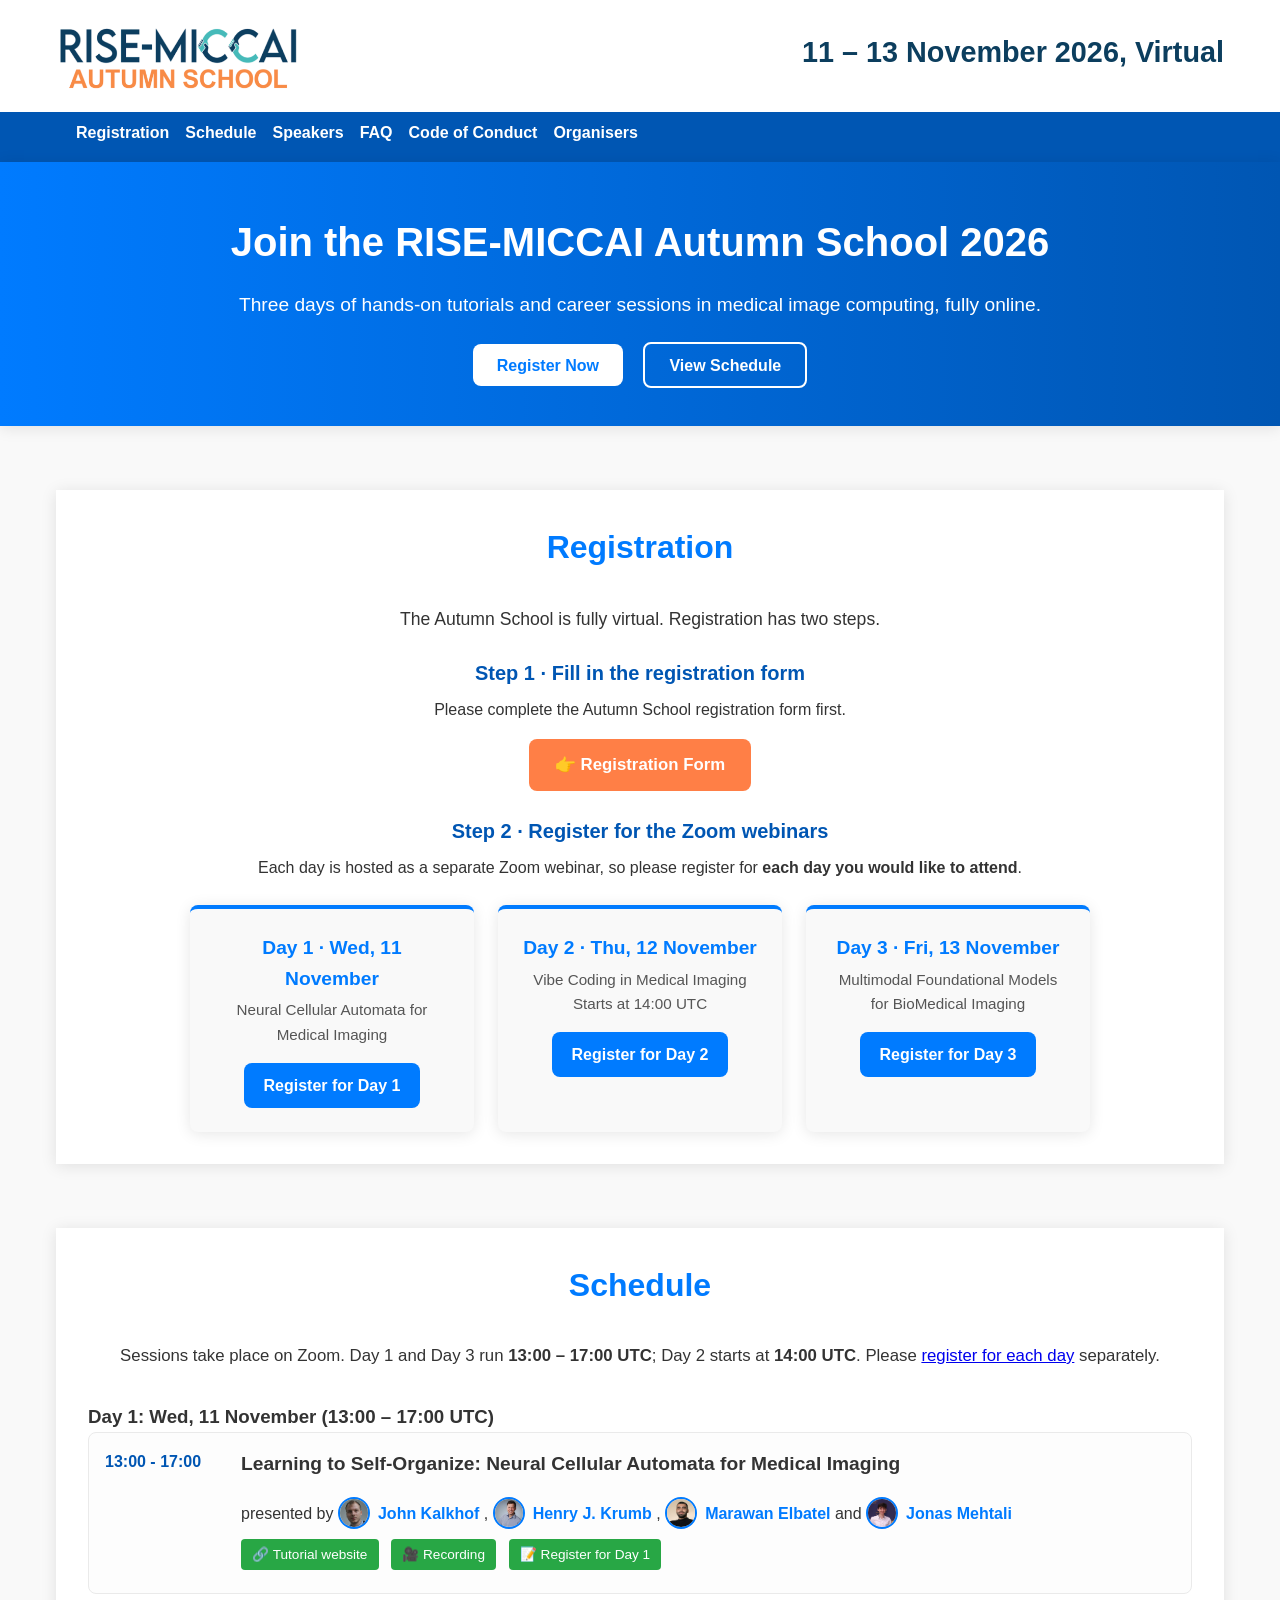
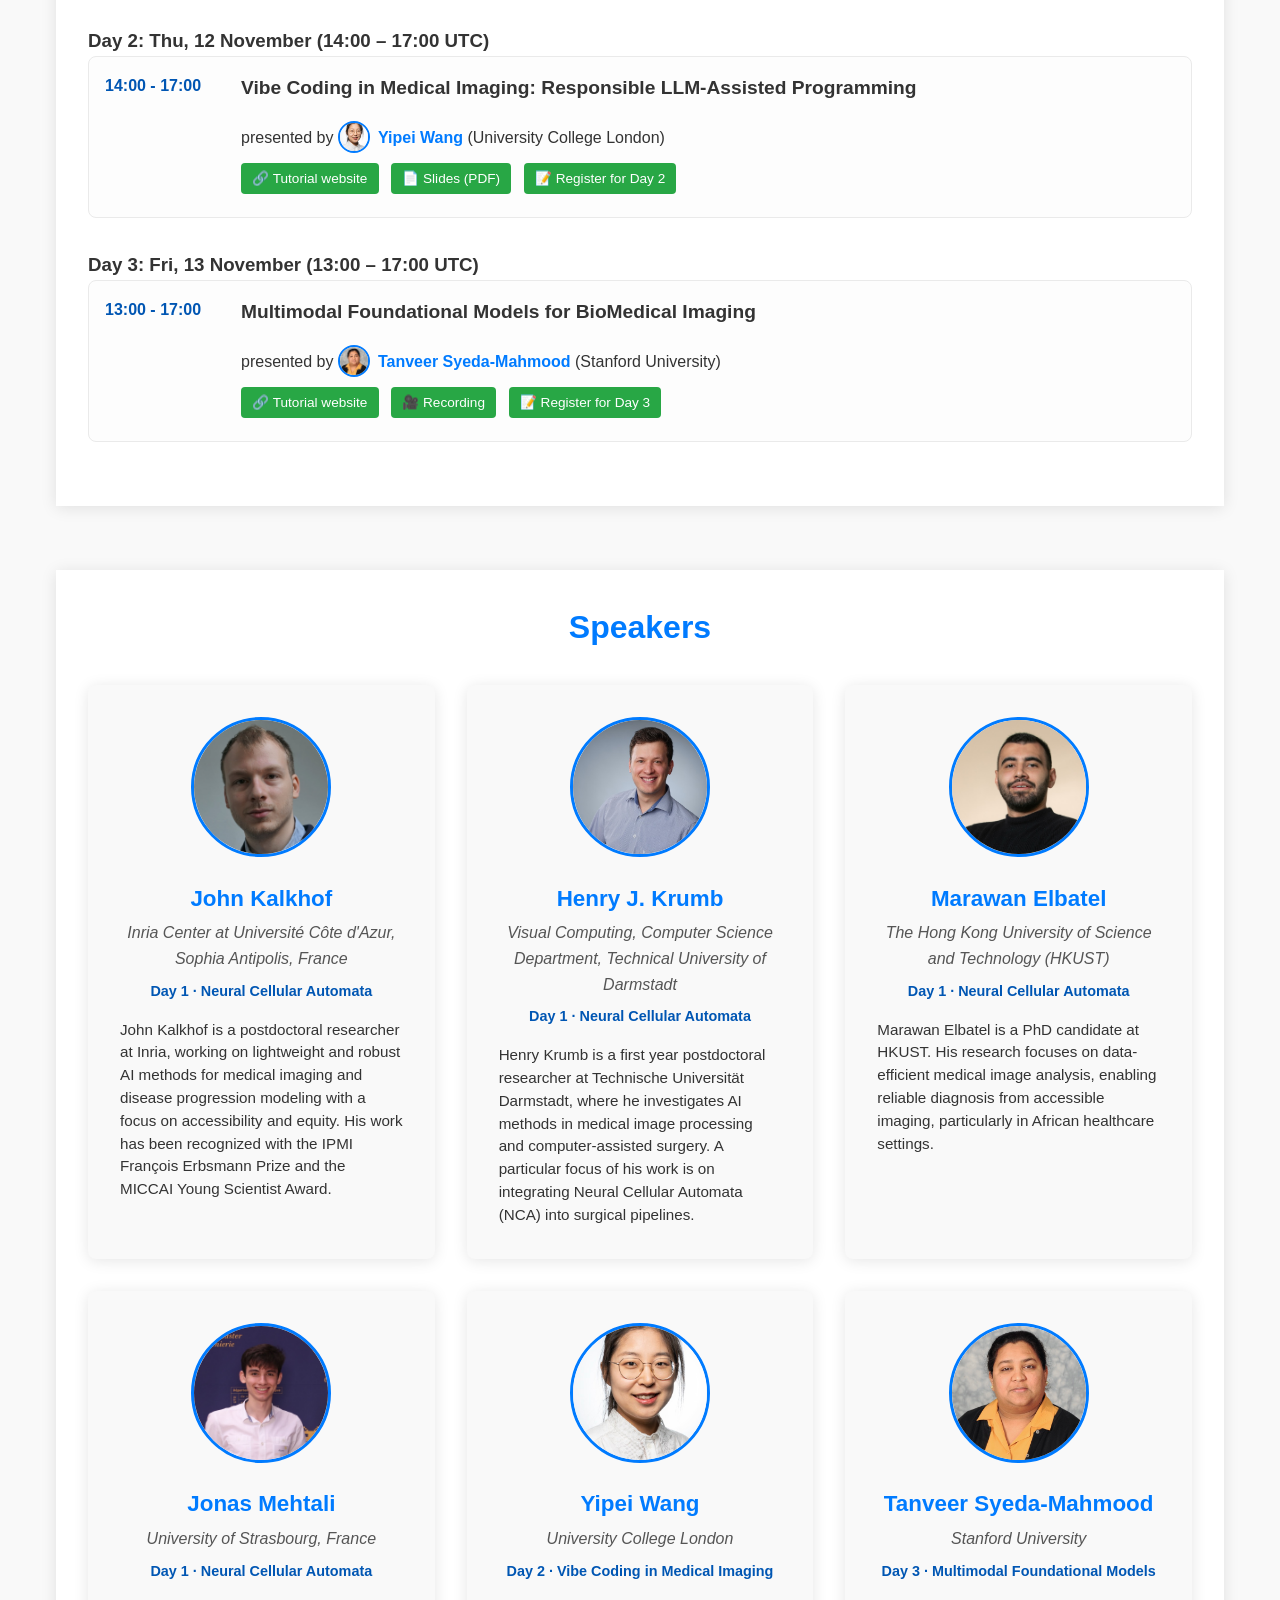
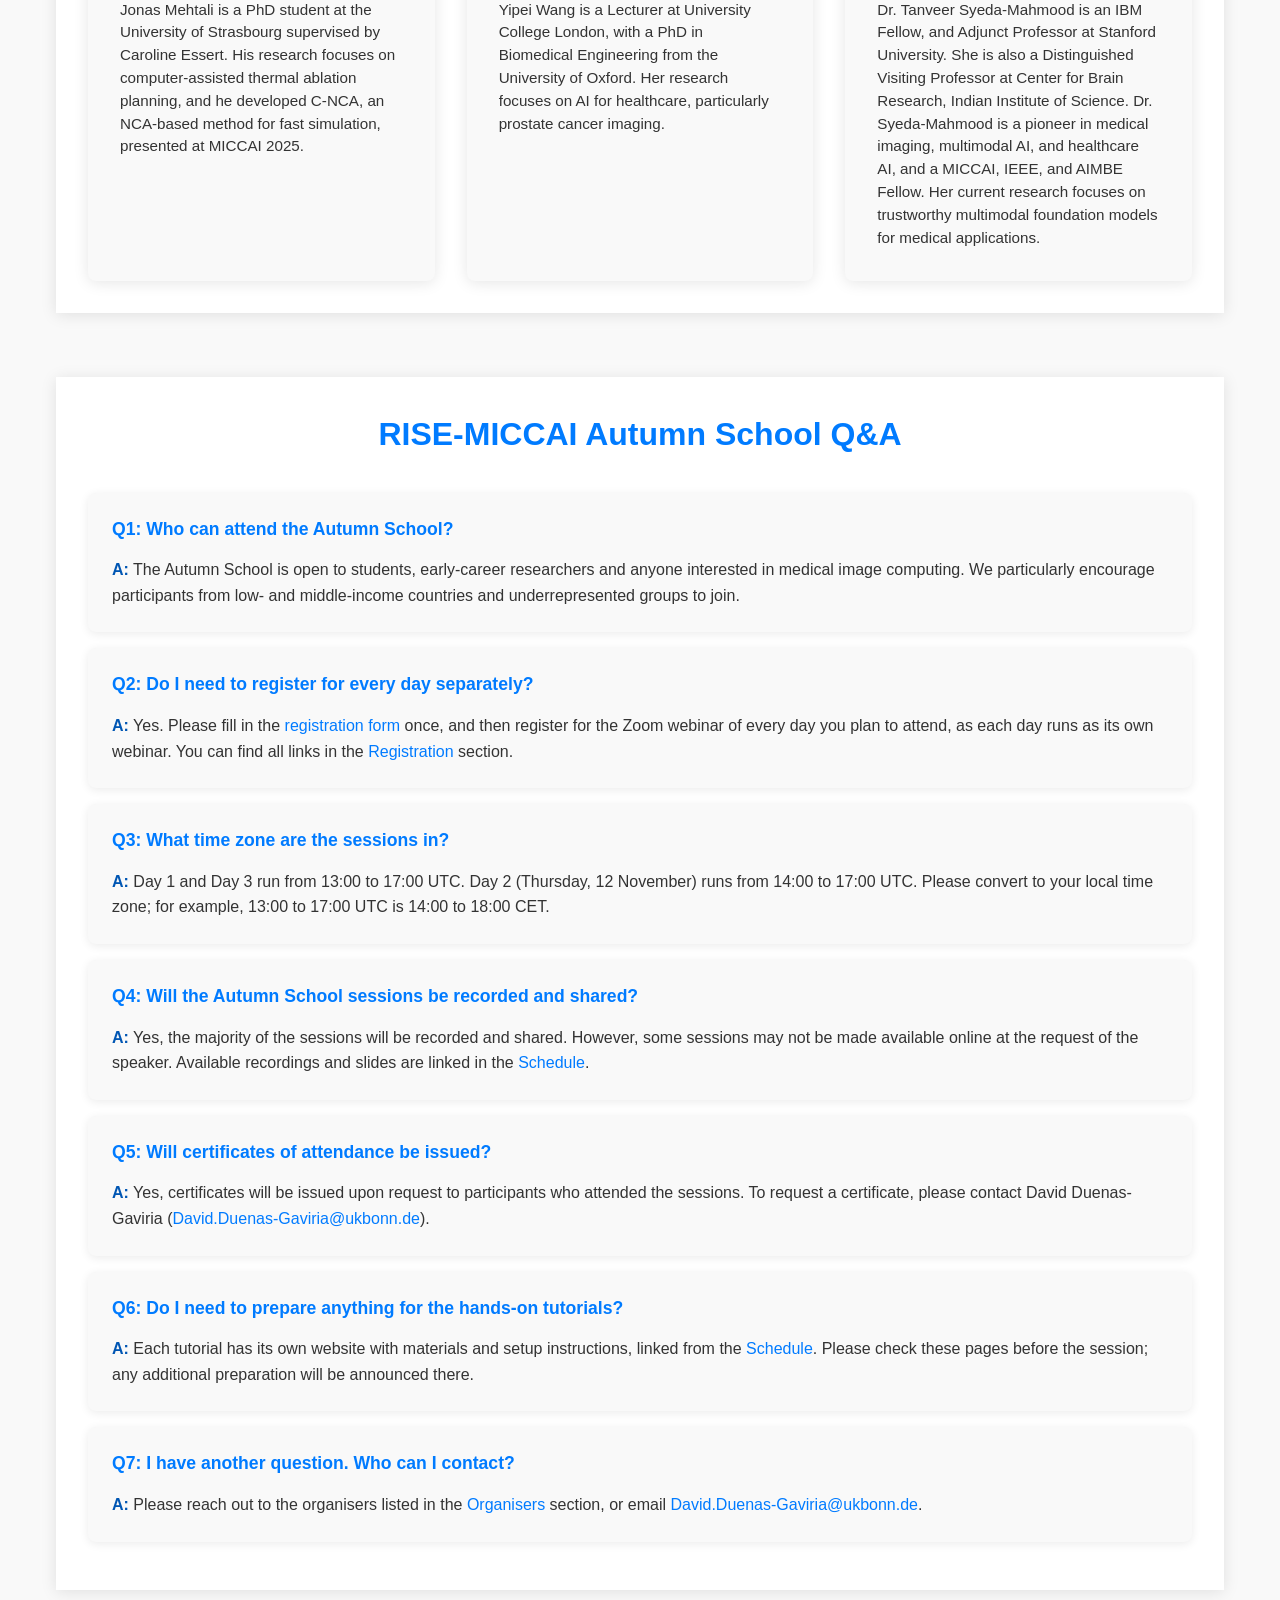
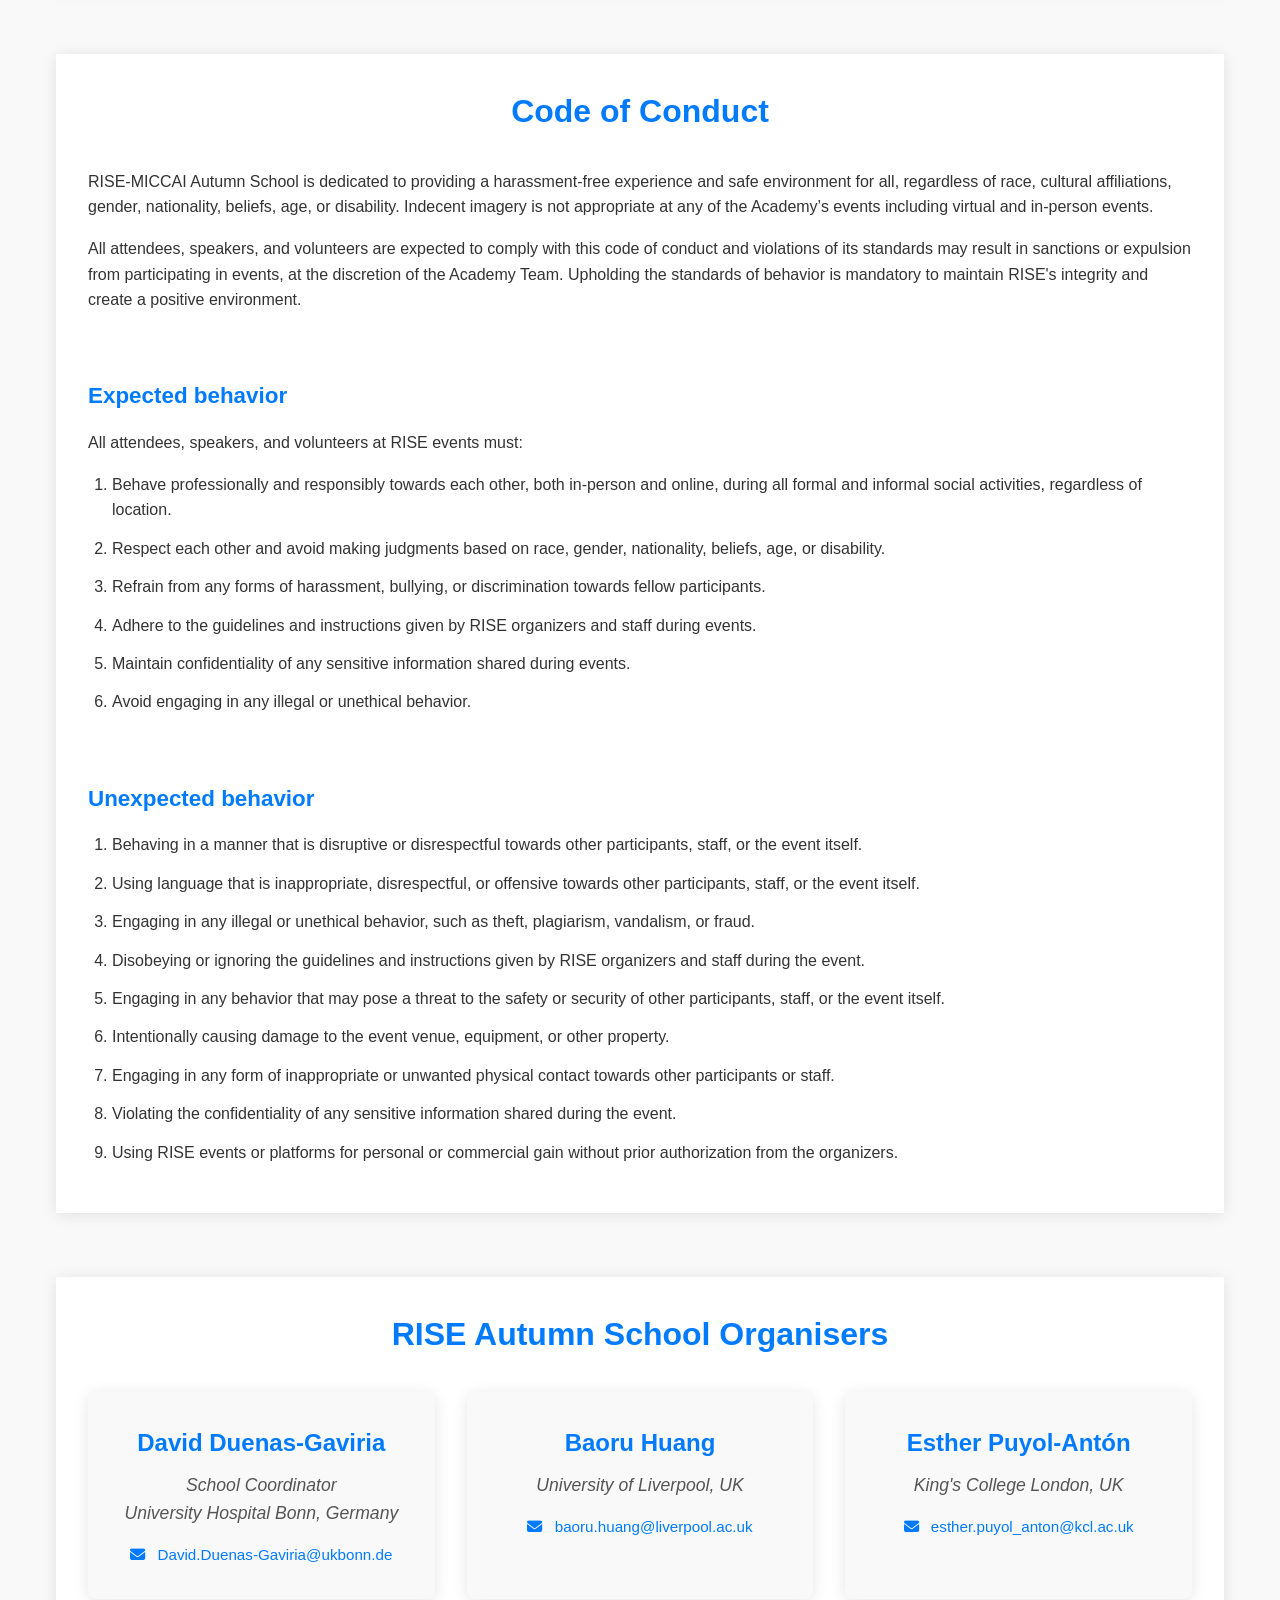
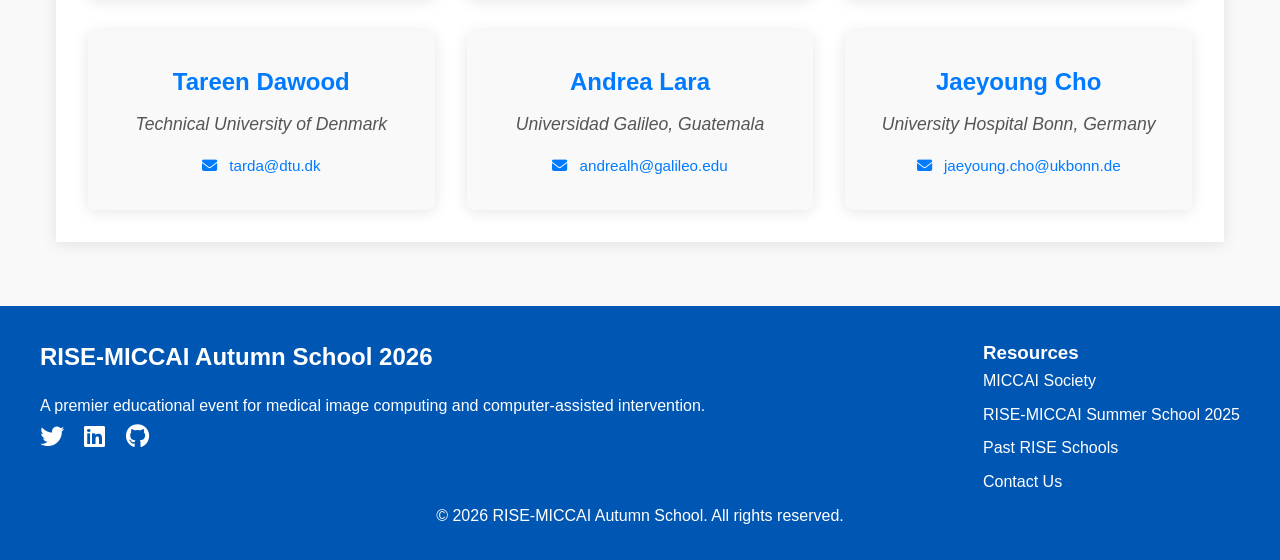
==== commit 57b1fc7d: "Remove the cancelled Grant Writing session and Aasa Feragen from the site Co-Authored-By: Claude Opu" ====
--- a/index.html
+++ b/index.html
@@ -6,7 +6,7 @@
     <title>RISE-MICCAI Autumn School 2026</title>
     <meta
       name="description"
-      content="RISE-MICCAI Autumn School 2026, 11-13 November 2026, virtual (Zoom). Tutorials on Neural Cellular Automata, grant writing, LLM-assisted programming and multimodal foundation models for medical imaging."
+      content="RISE-MICCAI Autumn School 2026, 11-13 November 2026, virtual (Zoom). Tutorials on Neural Cellular Automata, LLM-assisted programming and multimodal foundation models for medical imaging."
     />
 
     <link
@@ -63,18 +63,6 @@
     </section>
 
     <main class="container">
-      <div class="schedule-notice" role="status">
-        <h2>Schedule update &middot; Thursday, 12 November</h2>
-        <p>
-          The Grant Writing session with Aasa Feragen scheduled for Thursday,
-          12 November, will unfortunately not take place.
-        </p>
-        <p>
-          Day 2 will start at <strong>14:00 UTC</strong> with Vibe Coding in
-          Medical Imaging, presented by Yipei Wang.
-        </p>
-      </div>
-
       <section id="registration">
         <div class="section-header">
           <h2>Registration</h2>
@@ -215,22 +203,6 @@
           </div>
 
           <div class="speaker-card">
-            <img src="resources/speakers/Aasa.jpg" alt="Aasa Feragen" class="speaker-photo" />
-            <h3>Aasa Feragen</h3>
-            <p class="speaker-affiliation">Technical University of Denmark</p>
-            <p class="speaker-session">
-              Day 2 &middot; Grant Writing
-              <span class="cancelled-label">Cancelled</span>
-            </p>
-            <p class="speaker-bio">
-              Aasa specializes in AI errors and debugging, aka responsible AI,
-              in medical imaging. Her recent work includes development,
-              deployment and stress-testing of fetal ultrasound risk prediction
-              models for e.g. fetal growth or preterm birth.
-            </p>
-          </div>
-
-          <div class="speaker-card">
             <img src="resources/speakers/Yipei.jpg" alt="Yipei Wang" class="speaker-photo" />
             <h3>Yipei Wang</h3>
             <p class="speaker-affiliation">University College London</p>
@@ -292,9 +264,8 @@
             <h3>Q3: What time zone are the sessions in?</h3>
             <p>
               <strong>A:</strong> Day 1 and Day 3 run from 13:00 to 17:00 UTC.
-              Day 2 (Thursday, 12 November) starts at 14:00 UTC, because the
-              Grant Writing session will not take place. Please convert to your
-              local time zone; for example, 13:00 to 17:00 UTC is 14:00 to 18:00
+              Day 2 (Thursday, 12 November) runs from 14:00 to 17:00 UTC.
+              Please convert to your local time zone; for example, 13:00 to 17:00 UTC is 14:00 to 18:00
               CET.
             </p>
           </div>
--- a/css/main.css
+++ b/css/main.css
@@ -1235,53 +1235,6 @@
   border-radius: var(--border-radius);
 }
 
-.schedule-notice {
-  margin-bottom: 2rem;
-  padding: 1.25rem 1.5rem;
-  background-color: #fff8e1;
-  border-left: 4px solid #e6a100;
-  border-radius: var(--border-radius);
-  box-shadow: var(--box-shadow);
-}
-
-.schedule-notice h2 {
-  font-size: 1.15rem;
-  color: #8a5a00;
-  margin-bottom: 0.5rem;
-}
-
-.schedule-notice p {
-  margin-bottom: 0.5rem;
-}
-
-.schedule-notice p:last-child {
-  margin-bottom: 0;
-}
-
-.schedule-item.cancelled {
-  background-color: #f7f7f7;
-}
-
-.cancelled-title {
-  text-decoration: line-through;
-  color: var(--dark-gray);
-}
-
-.cancelled-label {
-  display: inline-block;
-  margin-left: 0.4rem;
-  padding: 0.1rem 0.5rem;
-  font-size: 0.72rem;
-  font-weight: 700;
-  letter-spacing: 0.03em;
-  text-transform: uppercase;
-  text-decoration: none;
-  color: #8a1c1c;
-  background-color: #fde8e8;
-  border-radius: 999px;
-  vertical-align: middle;
-}
-
 /* Speakers Section */
 .speakers-content {
   display: grid;
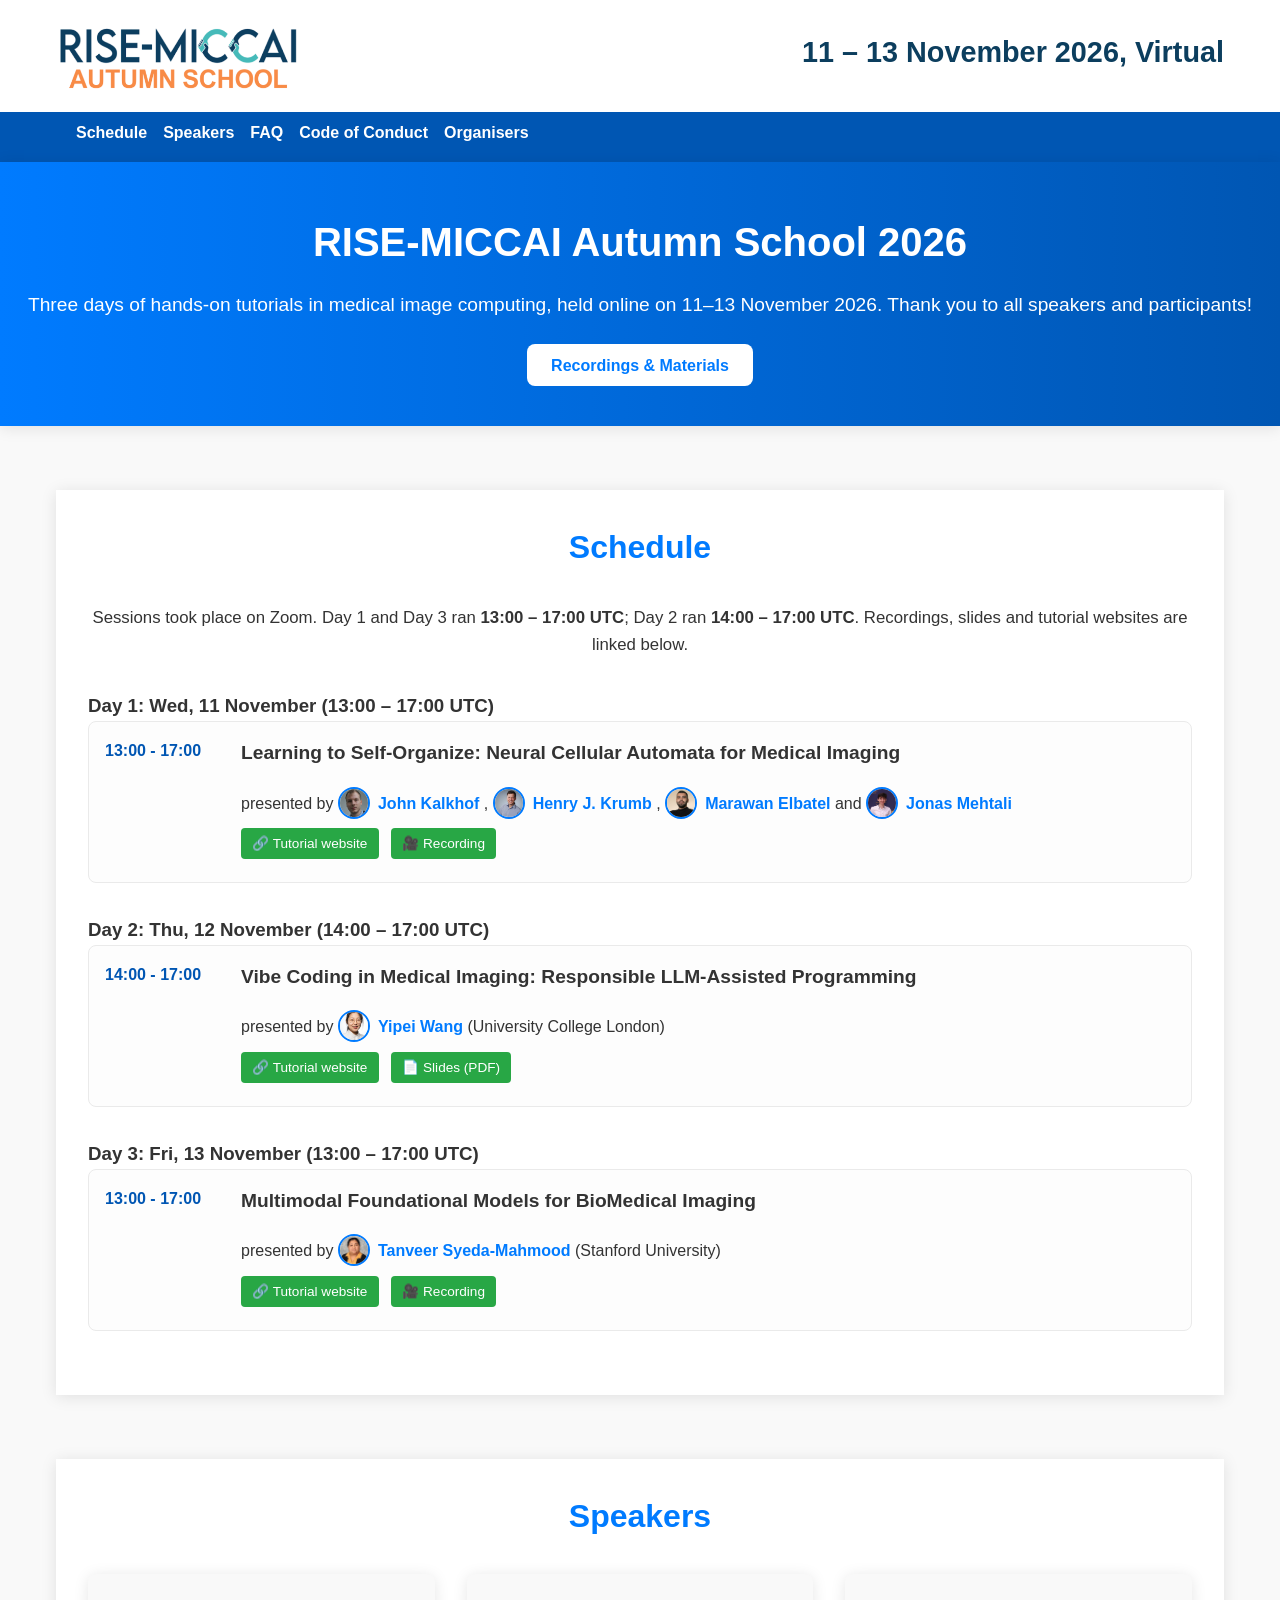
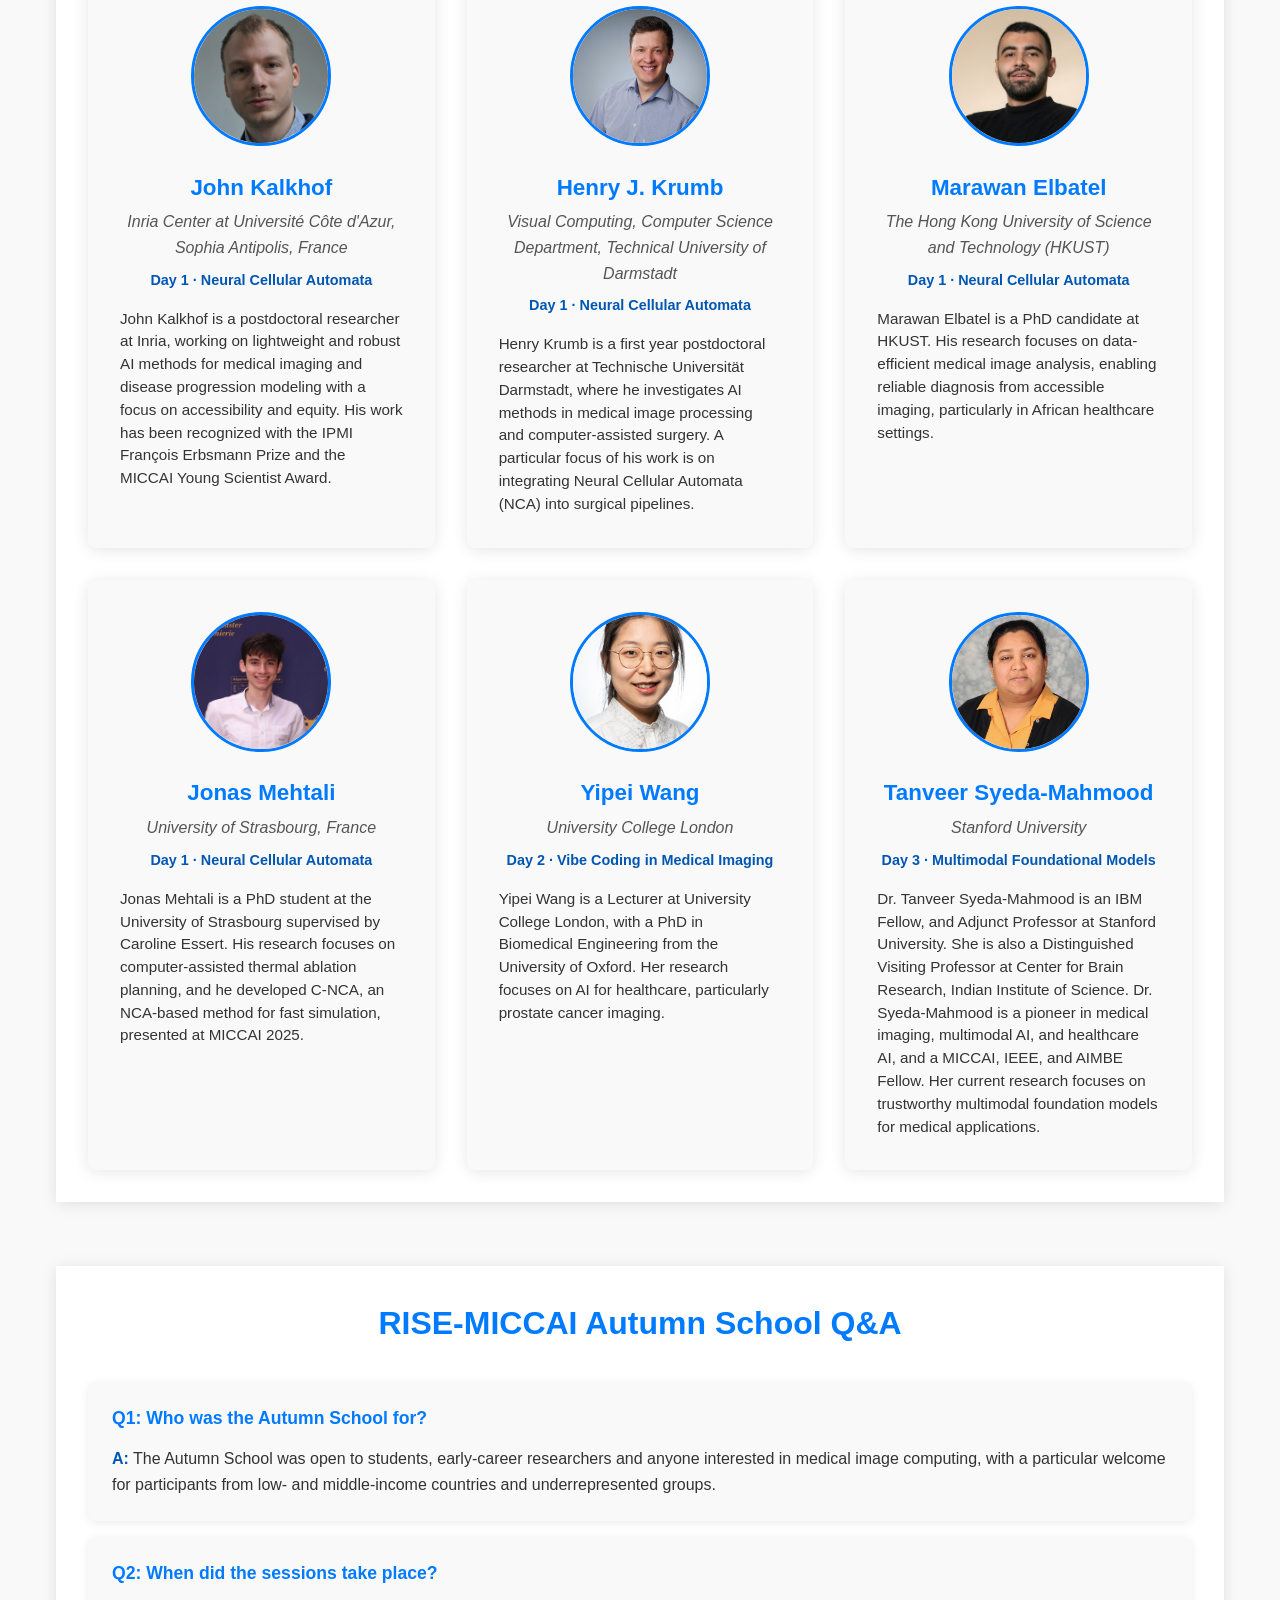
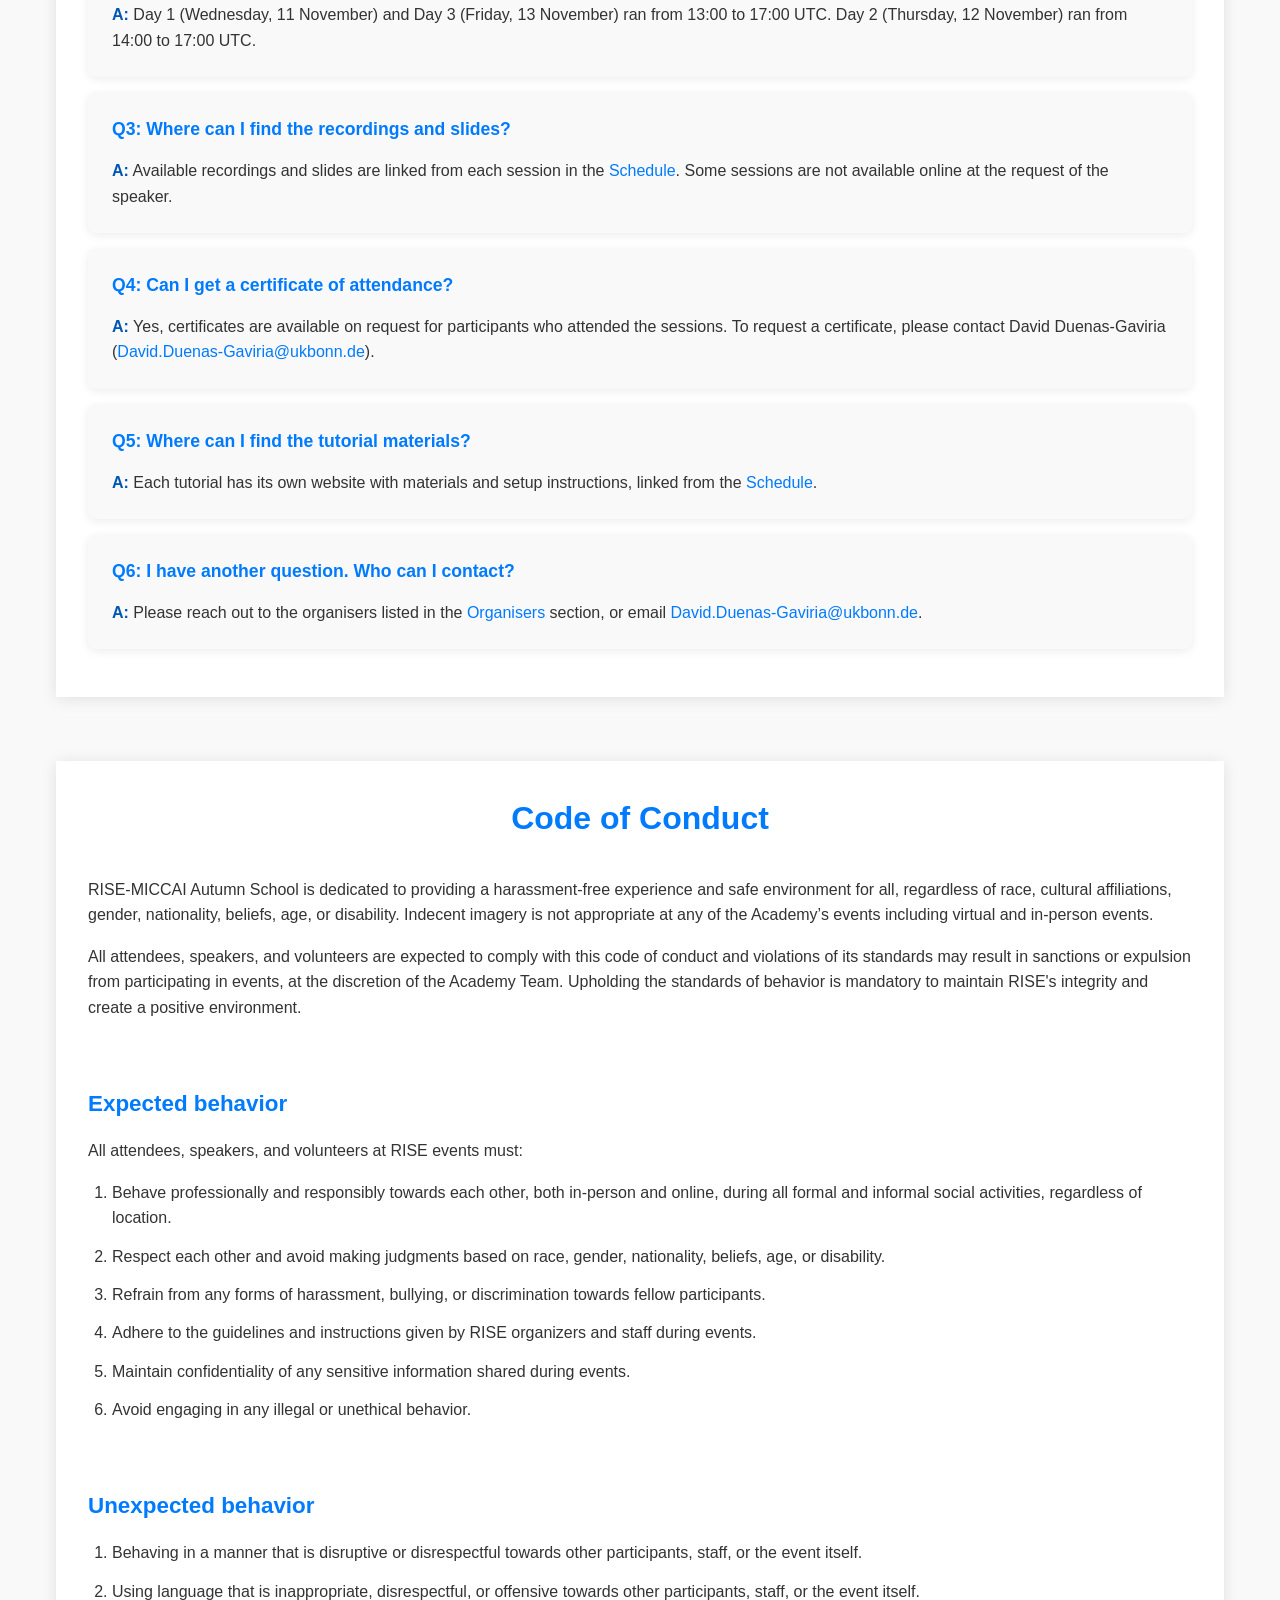
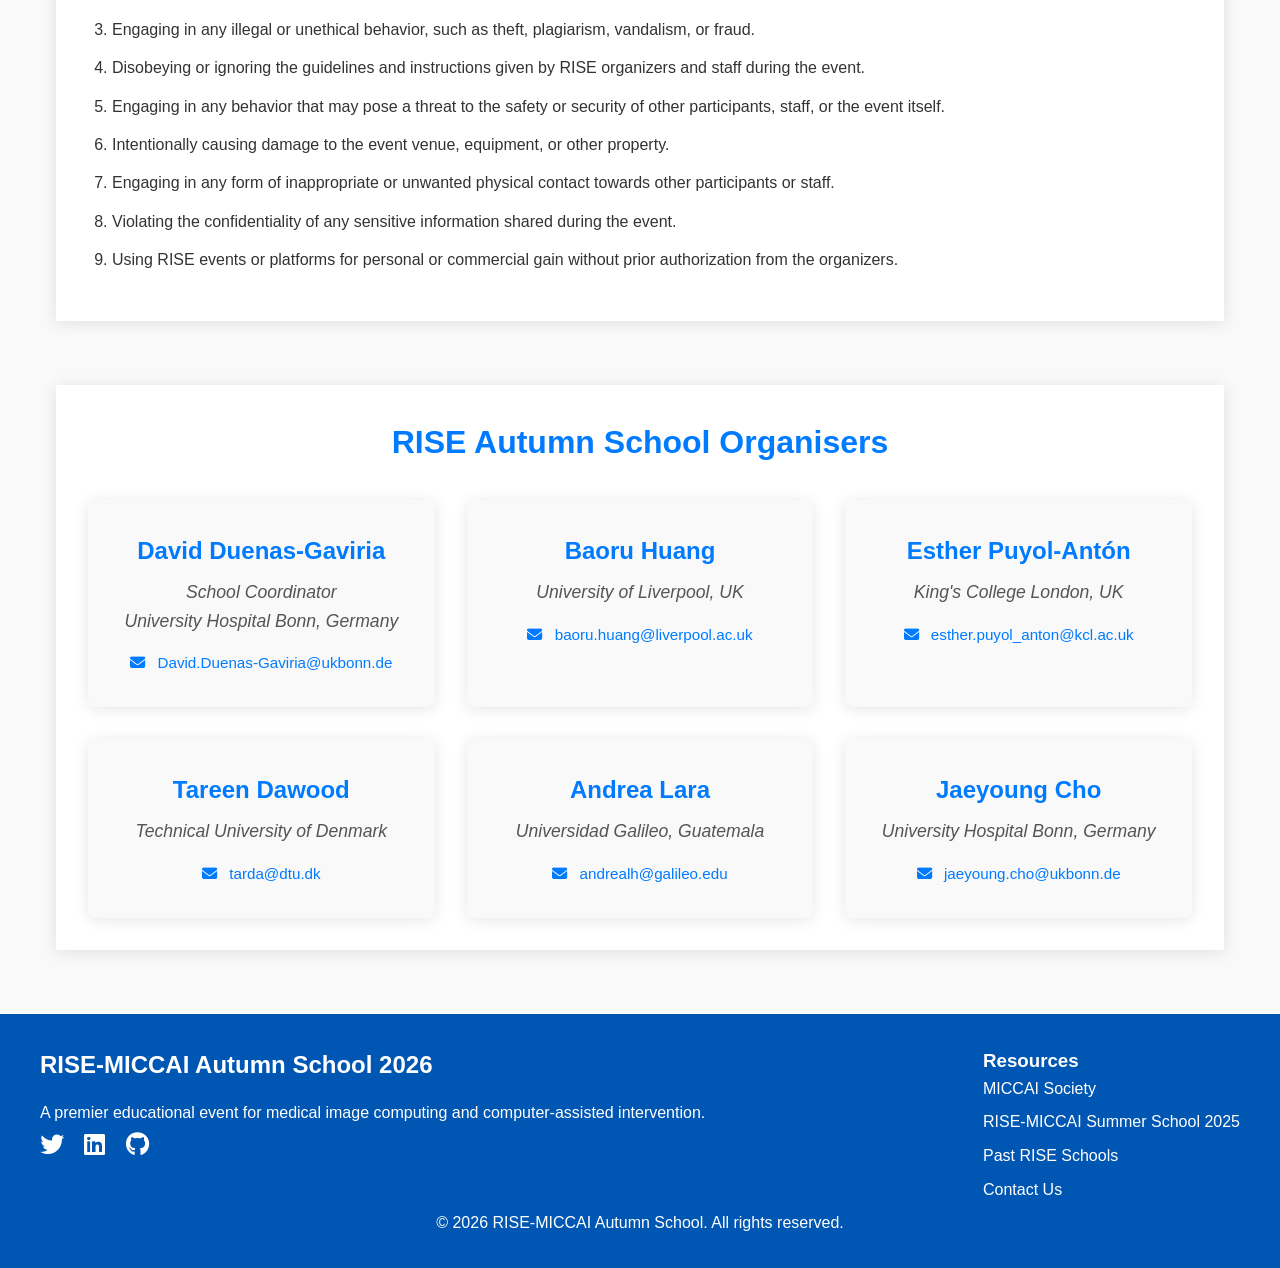
==== commit e1656e81: "Remove registration and reword the site for after the event Remove the registration section, nav lin" ====
--- a/index.html
+++ b/index.html
@@ -38,7 +38,6 @@
           <i class="fas fa-bars"></i>
         </button>
         <ul class="nav-links">
-          <li><a href="#registration">Registration</a></li>
           <li><a href="#program">Schedule</a></li>
           <li><a href="#speakers">Speakers</a></li>
           <li><a href="#faq">FAQ</a></li>
@@ -50,90 +49,19 @@
 
     <section class="hero">
       <div class="hero-content">
-        <h2>Join the RISE-MICCAI Autumn School 2026</h2>
+        <h2>RISE-MICCAI Autumn School 2026</h2>
         <p>
-          Three days of hands-on tutorials and career sessions in medical image
-          computing, fully online.
+          Three days of hands-on tutorials in medical image computing, held
+          online on 11&ndash;13 November 2026. Thank you to all speakers and
+          participants!
         </p>
         <div>
-          <a href="#registration" class="btn btn-primary">Register Now</a>
-          <a href="#program" class="btn btn-secondary" style="margin-left: 1rem;">View Schedule</a>
+          <a href="#program" class="btn btn-primary">Recordings &amp; Materials</a>
         </div>
       </div>
     </section>
 
     <main class="container">
-      <section id="registration">
-        <div class="section-header">
-          <h2>Registration</h2>
-        </div>
-        <div class="registration-content">
-          <p class="registration-intro">
-            The Autumn School is fully virtual. Registration has two steps.
-          </p>
-          <div class="registration-step">
-            <h3>Step 1 &middot; Fill in the registration form</h3>
-            <p>Please complete the Autumn School registration form first.</p>
-            <a
-              href="https://forms.gle/GXmygvBPaejd1tkY9"
-              target="_blank"
-              rel="noopener"
-              class="btn"
-              >👉 Registration Form</a
-            >
-          </div>
-          <div class="registration-step">
-            <h3>Step 2 &middot; Register for the Zoom webinars</h3>
-            <p>
-              Each day is hosted as a separate Zoom webinar, so please register
-              for <strong>each day you would like to attend</strong>.
-            </p>
-          </div>
-          <div class="registration-days">
-            <div class="registration-day">
-              <h3>Day 1 &middot; Wed, 11 November</h3>
-              <p class="registration-topic">
-                Neural Cellular Automata for Medical Imaging
-              </p>
-              <a
-                href="https://us02web.zoom.us/webinar/register/WN_VqjAJplfRJyN5uPvb_w_Jw"
-                target="_blank"
-                rel="noopener"
-                class="btn"
-                >Register for Day 1</a
-              >
-            </div>
-            <div class="registration-day">
-              <h3>Day 2 &middot; Thu, 12 November</h3>
-              <p class="registration-topic">
-                Vibe Coding in Medical Imaging<br />
-                Starts at 14:00 UTC
-              </p>
-              <a
-                href="https://us02web.zoom.us/webinar/register/WN_UeFij5LqTZ-xCxy6daY0oA"
-                target="_blank"
-                rel="noopener"
-                class="btn"
-                >Register for Day 2</a
-              >
-            </div>
-            <div class="registration-day">
-              <h3>Day 3 &middot; Fri, 13 November</h3>
-              <p class="registration-topic">
-                Multimodal Foundational Models for BioMedical Imaging
-              </p>
-              <a
-                href="https://us02web.zoom.us/webinar/register/WN_PUZ5YMSBSzSJblrqKTRkIg"
-                target="_blank"
-                rel="noopener"
-                class="btn"
-                >Register for Day 3</a
-              >
-            </div>
-          </div>
-        </div>
-      </section>
-
       <section id="program"></section>
 
       <section id="speakers">
@@ -239,52 +167,38 @@
         </div>
         <div class="faq-content">
           <div class="faq-item">
-            <h3>Q1: Who can attend the Autumn School?</h3>
-            <p>
-              <strong>A:</strong> The Autumn School is open to students,
+            <h3>Q1: Who was the Autumn School for?</h3>
+            <p>
+              <strong>A:</strong> The Autumn School was open to students,
               early-career researchers and anyone interested in medical image
-              computing. We particularly encourage participants from low- and
-              middle-income countries and underrepresented groups to join.
-            </p>
-          </div>
-
-          <div class="faq-item">
-            <h3>Q2: Do I need to register for every day separately?</h3>
-            <p>
-              <strong>A:</strong> Yes. Please fill in the
-              <a href="https://forms.gle/GXmygvBPaejd1tkY9" target="_blank" rel="noopener">registration form</a>
-              once, and then register for the Zoom webinar of every day you plan
-              to attend, as each day runs as its own webinar. You can find all
-              links in the
-              <a href="#registration">Registration</a> section.
-            </p>
-          </div>
-
-          <div class="faq-item">
-            <h3>Q3: What time zone are the sessions in?</h3>
-            <p>
-              <strong>A:</strong> Day 1 and Day 3 run from 13:00 to 17:00 UTC.
-              Day 2 (Thursday, 12 November) runs from 14:00 to 17:00 UTC.
-              Please convert to your local time zone; for example, 13:00 to 17:00 UTC is 14:00 to 18:00
-              CET.
-            </p>
-          </div>
-
-          <div class="faq-item">
-            <h3>Q4: Will the Autumn School sessions be recorded and shared?</h3>
-            <p>
-              <strong>A:</strong> Yes, the majority of the sessions will be
-              recorded and shared. However, some sessions may not be made
-              available online at the request of the speaker. Available
-              recordings and slides are linked in the
-              <a href="#program">Schedule</a>.
-            </p>
-          </div>
-
-          <div class="faq-item">
-            <h3>Q5: Will certificates of attendance be issued?</h3>
-            <p>
-              <strong>A:</strong> Yes, certificates will be issued upon request to
+              computing, with a particular welcome for participants from low-
+              and middle-income countries and underrepresented groups.
+            </p>
+          </div>
+
+          <div class="faq-item">
+            <h3>Q2: When did the sessions take place?</h3>
+            <p>
+              <strong>A:</strong> Day 1 (Wednesday, 11 November) and Day 3
+              (Friday, 13 November) ran from 13:00 to 17:00 UTC. Day 2
+              (Thursday, 12 November) ran from 14:00 to 17:00 UTC.
+            </p>
+          </div>
+
+          <div class="faq-item">
+            <h3>Q3: Where can I find the recordings and slides?</h3>
+            <p>
+              <strong>A:</strong> Available recordings and slides are linked
+              from each session in the <a href="#program">Schedule</a>. Some
+              sessions are not available online at the request of the
+              speaker.
+            </p>
+          </div>
+
+          <div class="faq-item">
+            <h3>Q4: Can I get a certificate of attendance?</h3>
+            <p>
+              <strong>A:</strong> Yes, certificates are available on request for
               participants who attended the sessions. To request a certificate,
               please contact David Duenas-Gaviria
               (<a href="mailto:David.Duenas-Gaviria@ukbonn.de">David.Duenas-Gaviria@ukbonn.de</a>).
@@ -292,17 +206,16 @@
           </div>
 
           <div class="faq-item">
-            <h3>Q6: Do I need to prepare anything for the hands-on tutorials?</h3>
+            <h3>Q5: Where can I find the tutorial materials?</h3>
             <p>
               <strong>A:</strong> Each tutorial has its own website with
               materials and setup instructions, linked from the
-              <a href="#program">Schedule</a>. Please check these pages before the
-              session; any additional preparation will be announced there.
-            </p>
-          </div>
-
-          <div class="faq-item">
-            <h3>Q7: I have another question. Who can I contact?</h3>
+              <a href="#program">Schedule</a>.
+            </p>
+          </div>
+
+          <div class="faq-item">
+            <h3>Q6: I have another question. Who can I contact?</h3>
             <p>
               <strong>A:</strong> Please reach out to the organisers listed in
               the <a href="#organisers">Organisers</a> section, or email
--- a/css/main.css
+++ b/css/main.css
@@ -1172,69 +1172,6 @@
   }
 }
 
-/* Registration Section */
-.registration-content {
-  max-width: 900px;
-  margin: 0 auto;
-}
-
-.registration-intro {
-  text-align: center;
-  font-size: 1.1rem;
-  margin-bottom: 1.5rem;
-}
-
-.registration-days {
-  display: grid;
-  grid-template-columns: repeat(auto-fit, minmax(240px, 1fr));
-  gap: 1.5rem;
-}
-
-.registration-day {
-  background-color: #f9f9f9;
-  padding: 1.5rem;
-  border-radius: var(--border-radius);
-  text-align: center;
-  box-shadow: var(--box-shadow);
-  border-top: 4px solid var(--primary-color);
-}
-
-.registration-day h3 {
-  color: var(--primary-color);
-  font-size: 1.2rem;
-  margin-bottom: 0.25rem;
-}
-
-.registration-day .registration-topic {
-  color: var(--dark-gray);
-  font-size: 0.95rem;
-  min-height: 3rem;
-  margin-bottom: 1rem;
-}
-
-.registration-day .btn {
-  display: inline-block;
-  padding: 0.6rem 1.2rem;
-  background-color: var(--primary-color);
-  color: white;
-  border-radius: var(--border-radius);
-  text-decoration: none;
-  font-weight: 600;
-  transition: background-color 0.3s;
-}
-
-.registration-day .btn:hover {
-  background-color: var(--secondary-color);
-}
-
-.registration-note {
-  margin-top: 1.5rem;
-  padding: 1rem 1.5rem;
-  background-color: #fff8e1;
-  border-left: 4px solid #ffc107;
-  border-radius: var(--border-radius);
-}
-
 /* Speakers Section */
 .speakers-content {
   display: grid;
@@ -1320,34 +1257,3 @@
   background-color: #1e7e34;
 }
 
-/* Registration steps */
-.registration-step {
-  text-align: center;
-  margin-bottom: 1.5rem;
-}
-
-.registration-step h3 {
-  color: var(--secondary-color);
-  font-size: 1.25rem;
-  margin-bottom: 0.5rem;
-}
-
-.registration-step p {
-  margin-bottom: 1rem;
-}
-
-.registration-step .btn {
-  display: inline-block;
-  padding: 0.8rem 1.6rem;
-  background-color: #ff7f46;
-  color: white;
-  border-radius: var(--border-radius);
-  text-decoration: none;
-  font-weight: 700;
-  font-size: 1.05rem;
-  transition: background-color 0.3s;
-}
-
-.registration-step .btn:hover {
-  background-color: #e5672f;
-}
